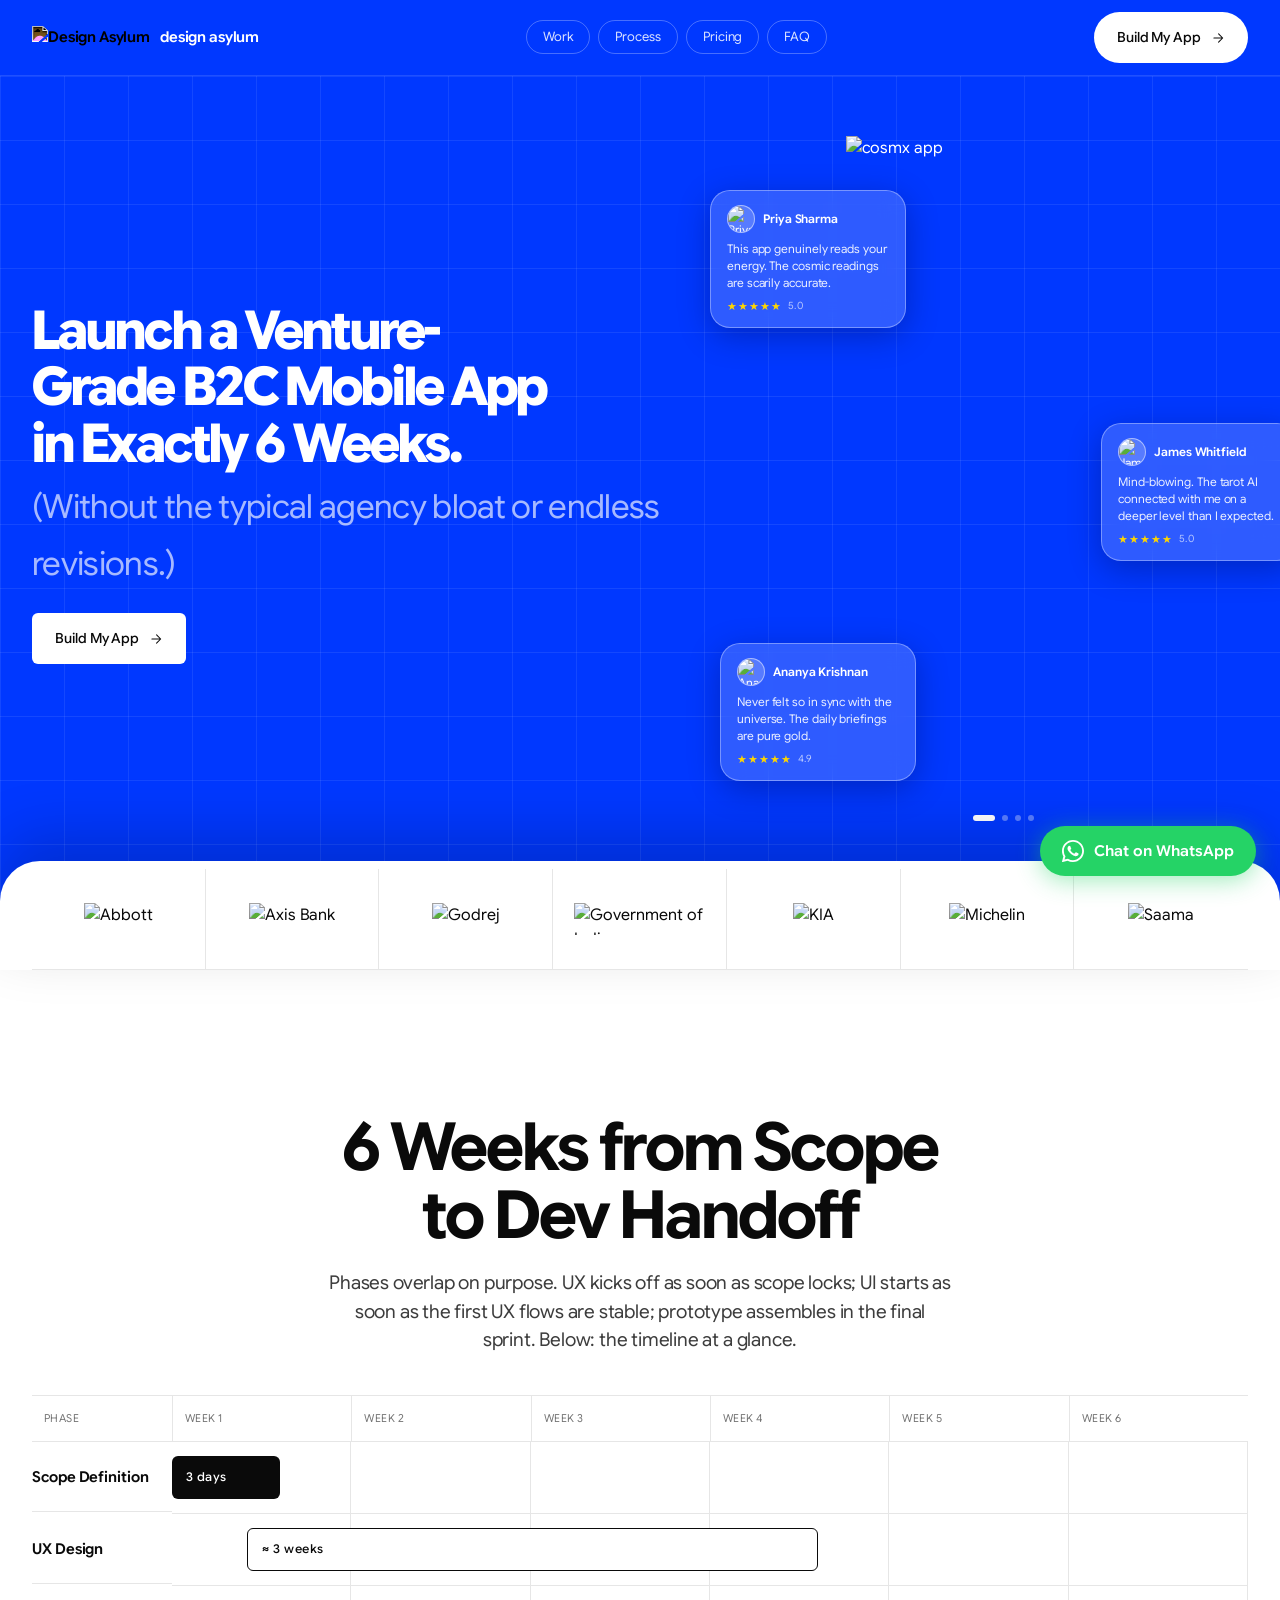
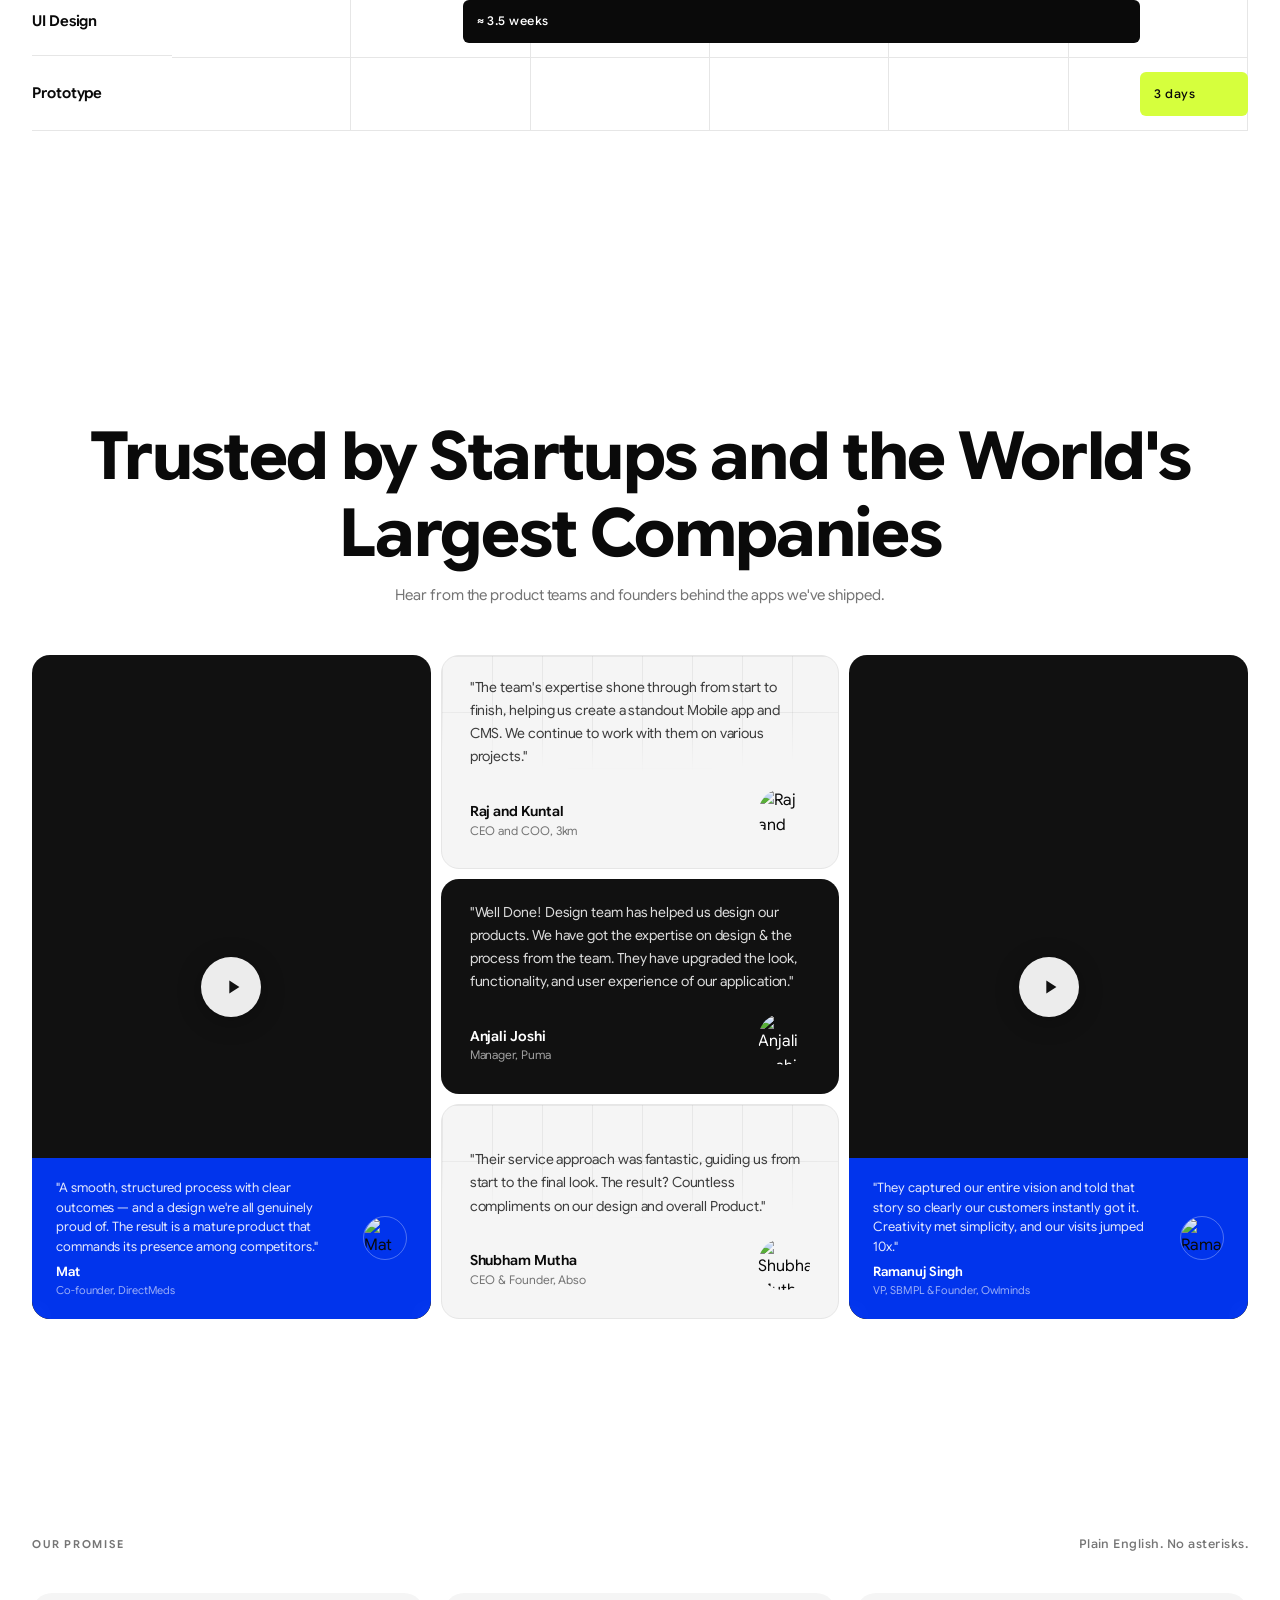
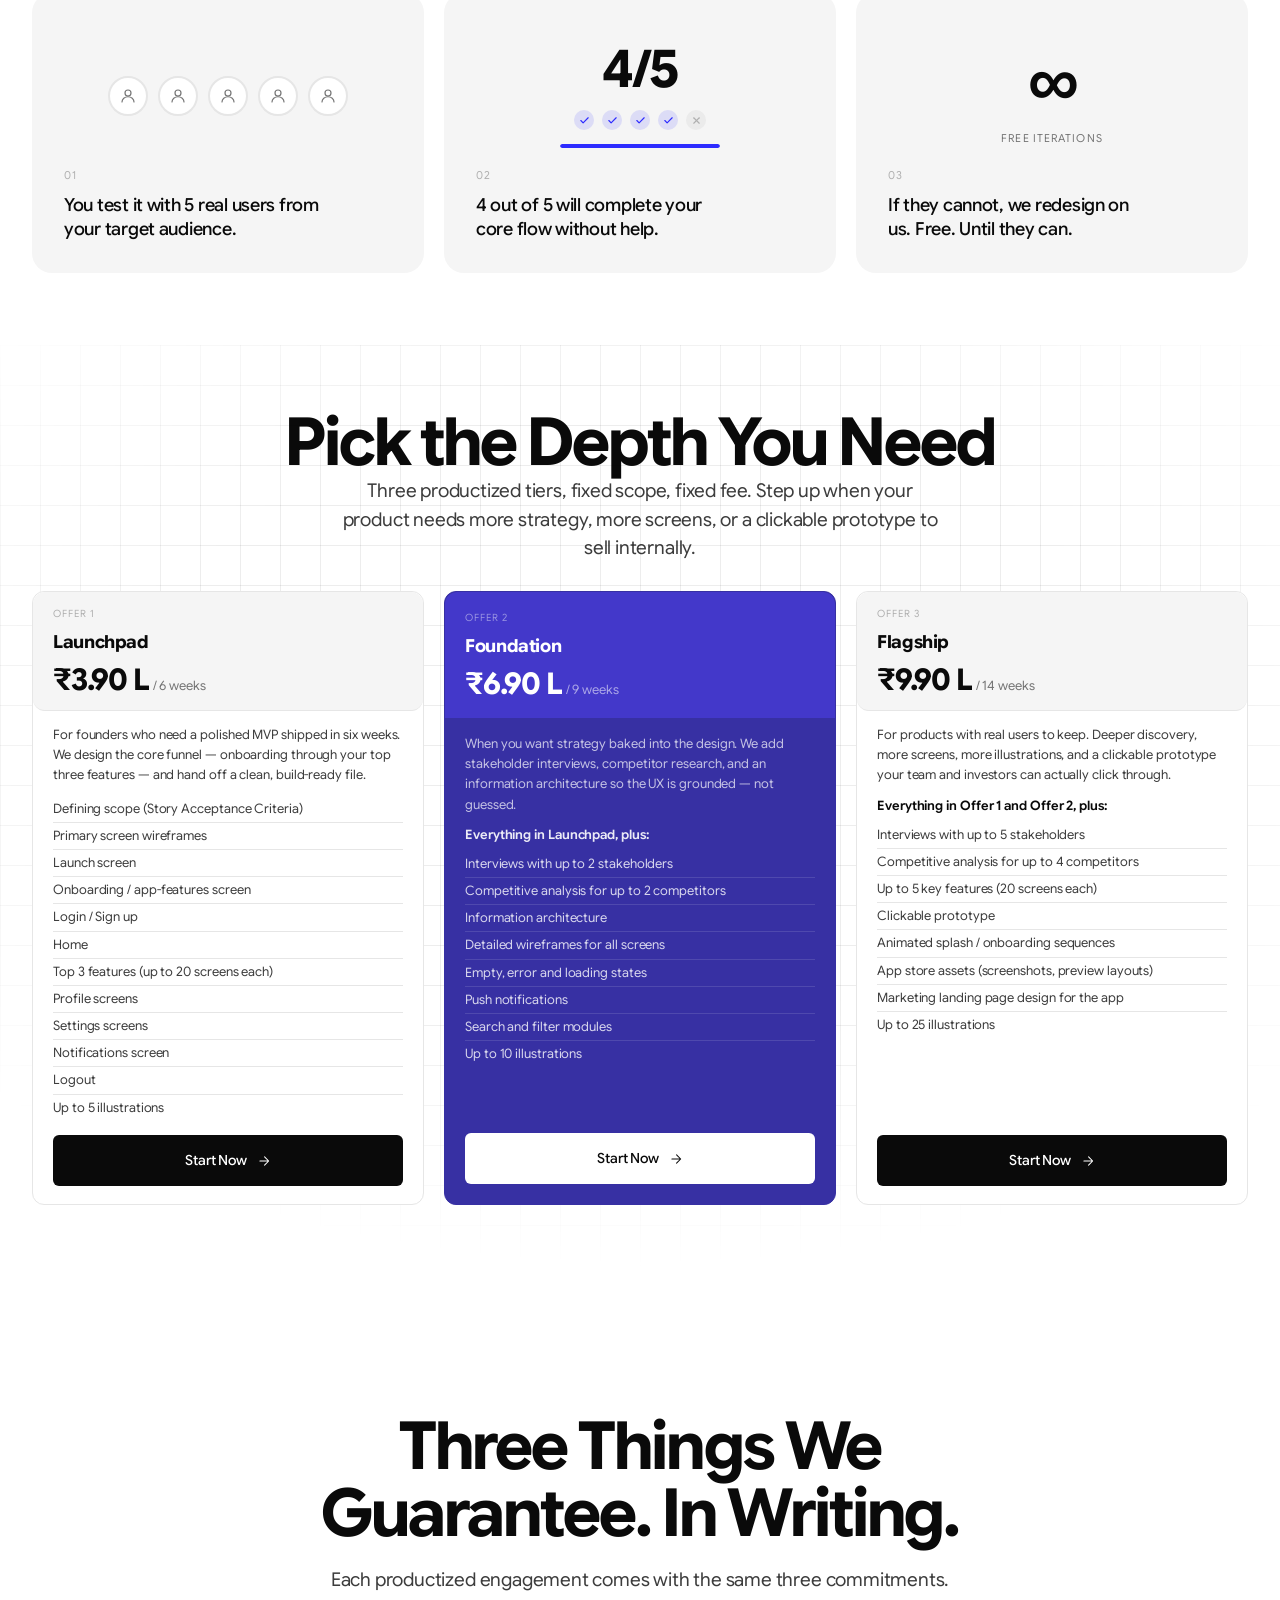
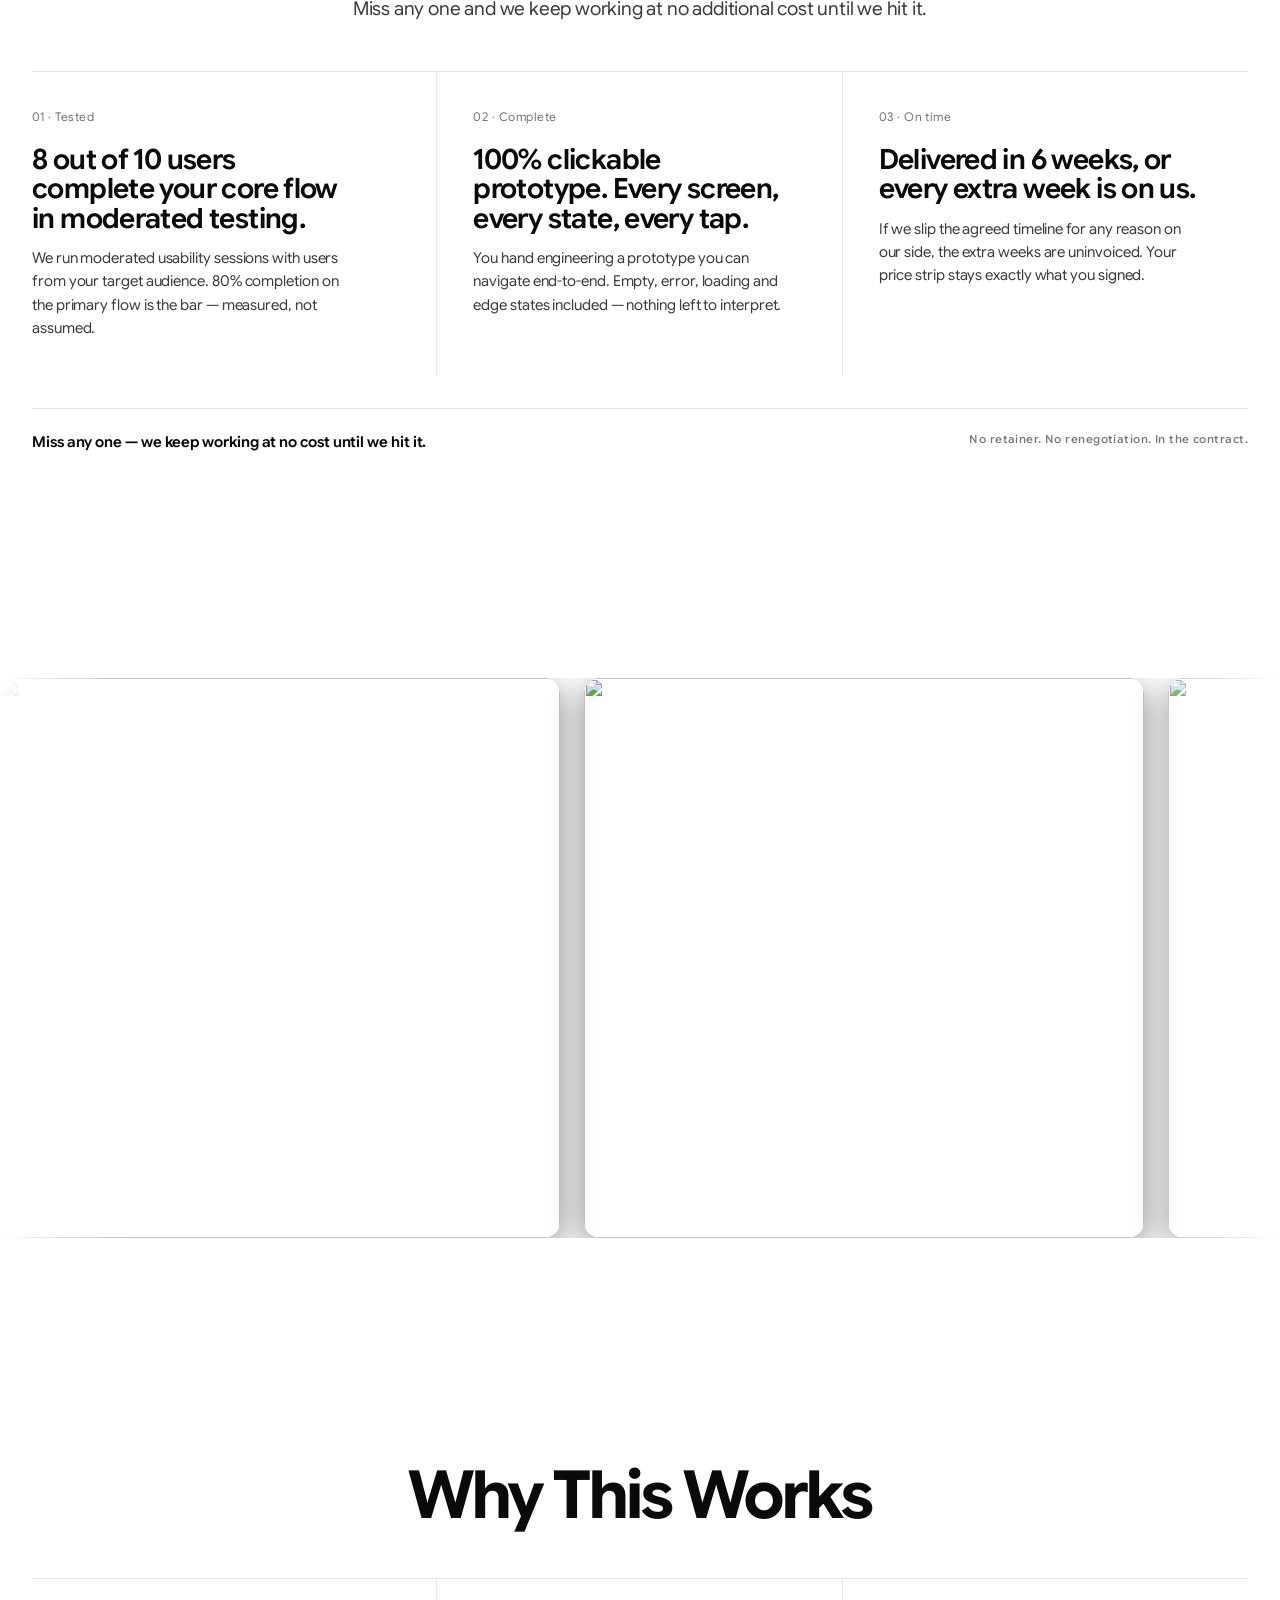
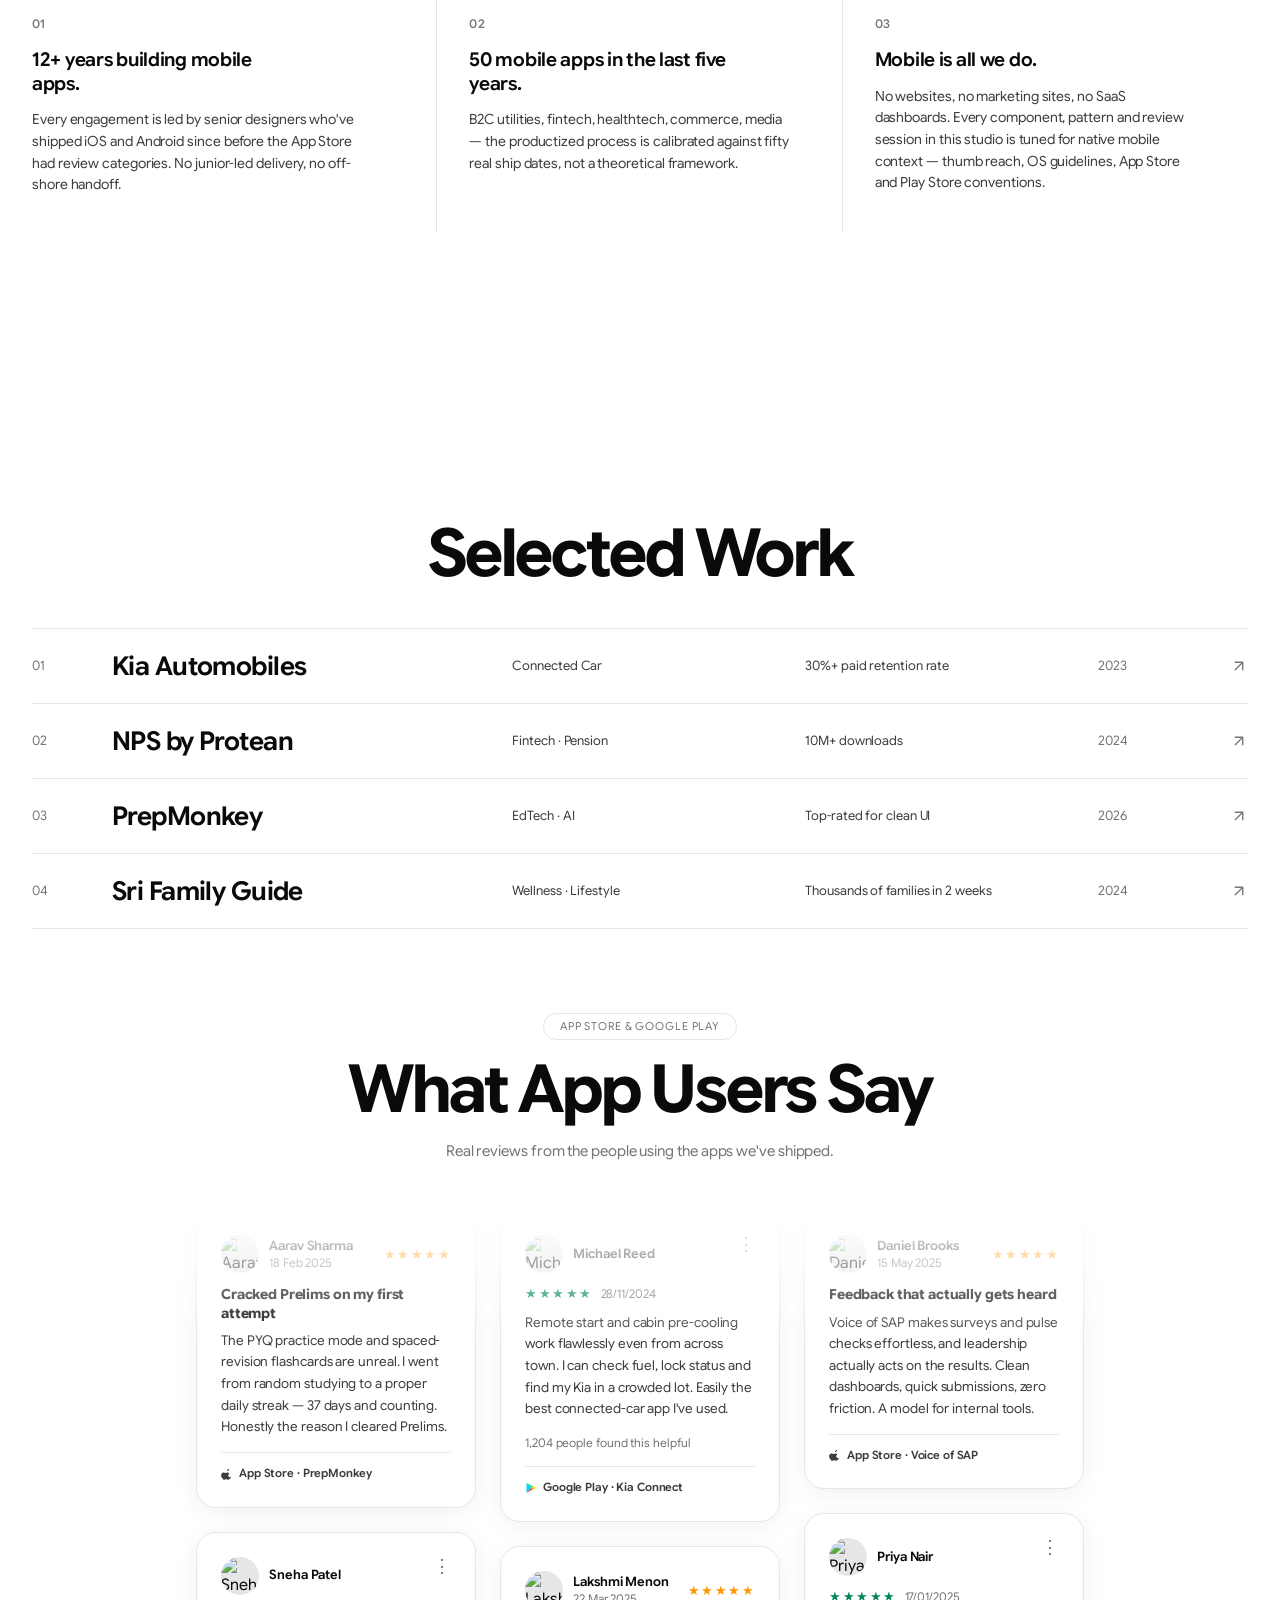
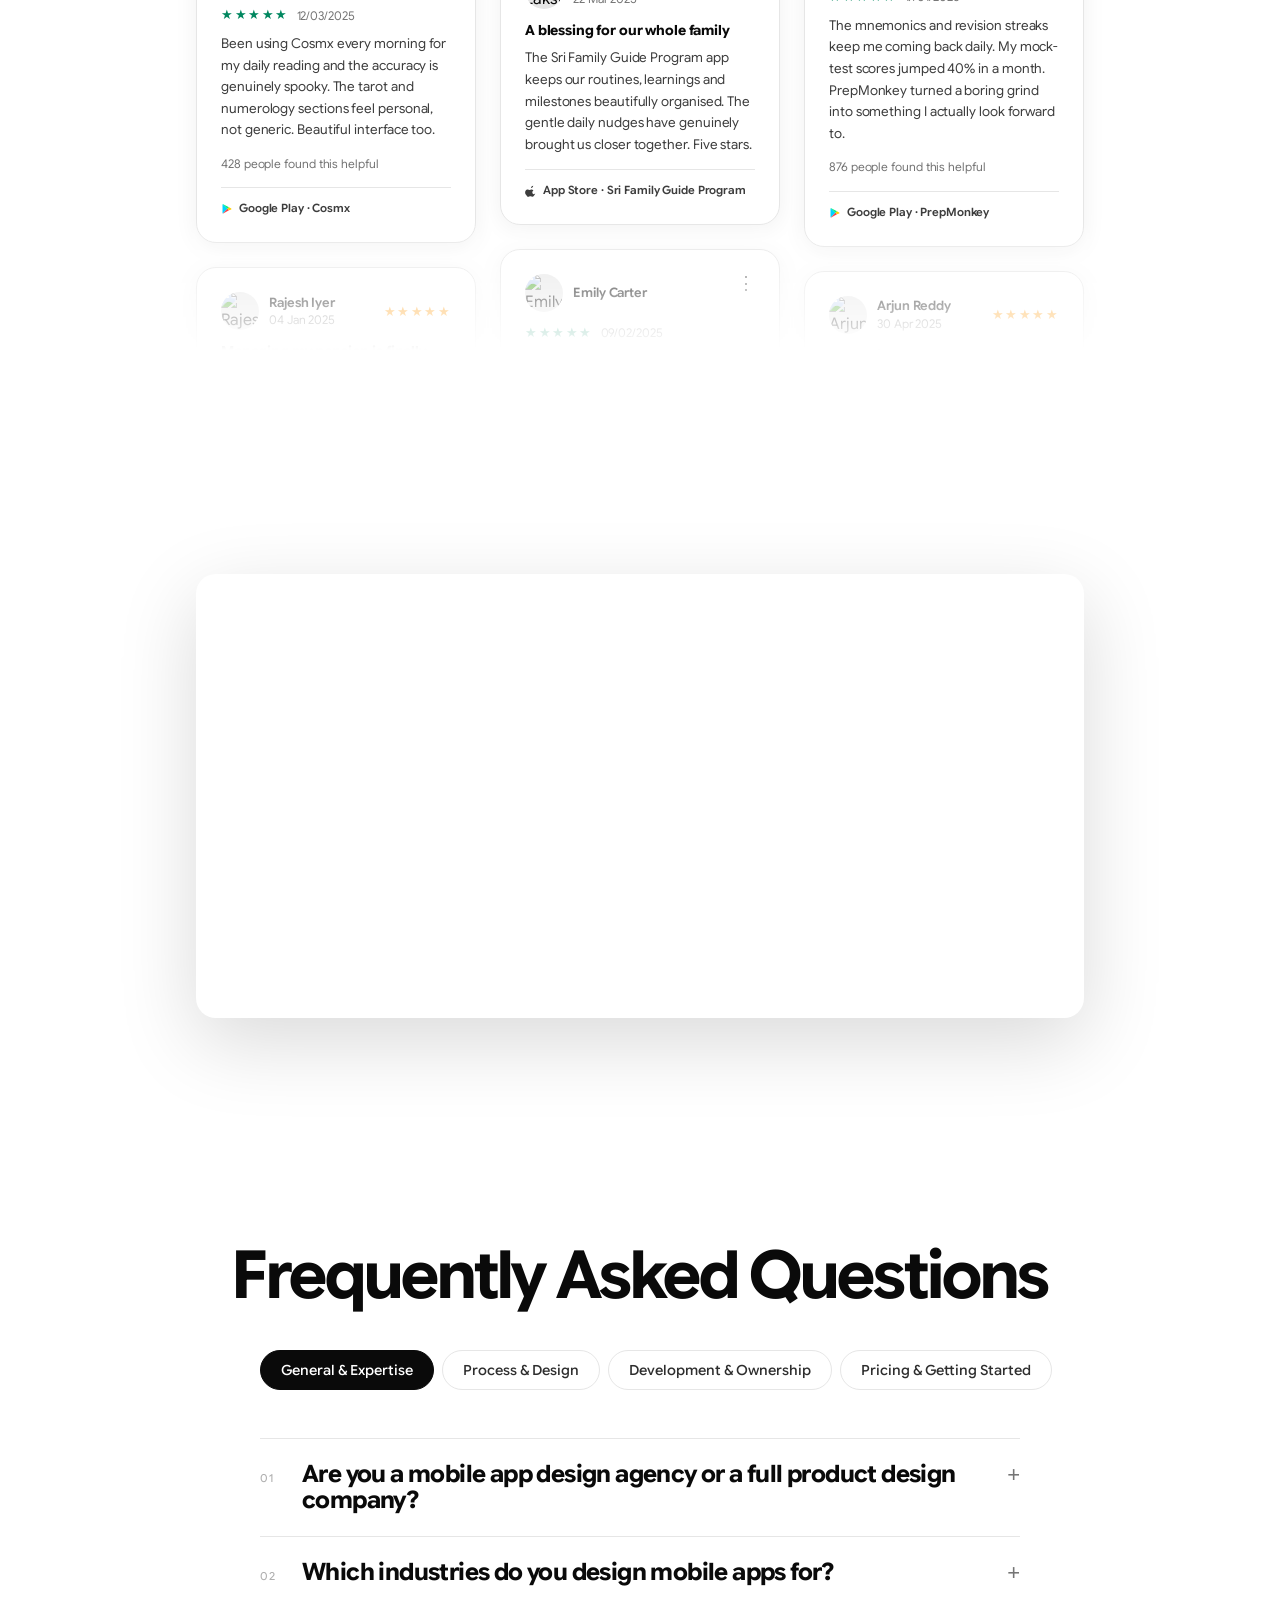
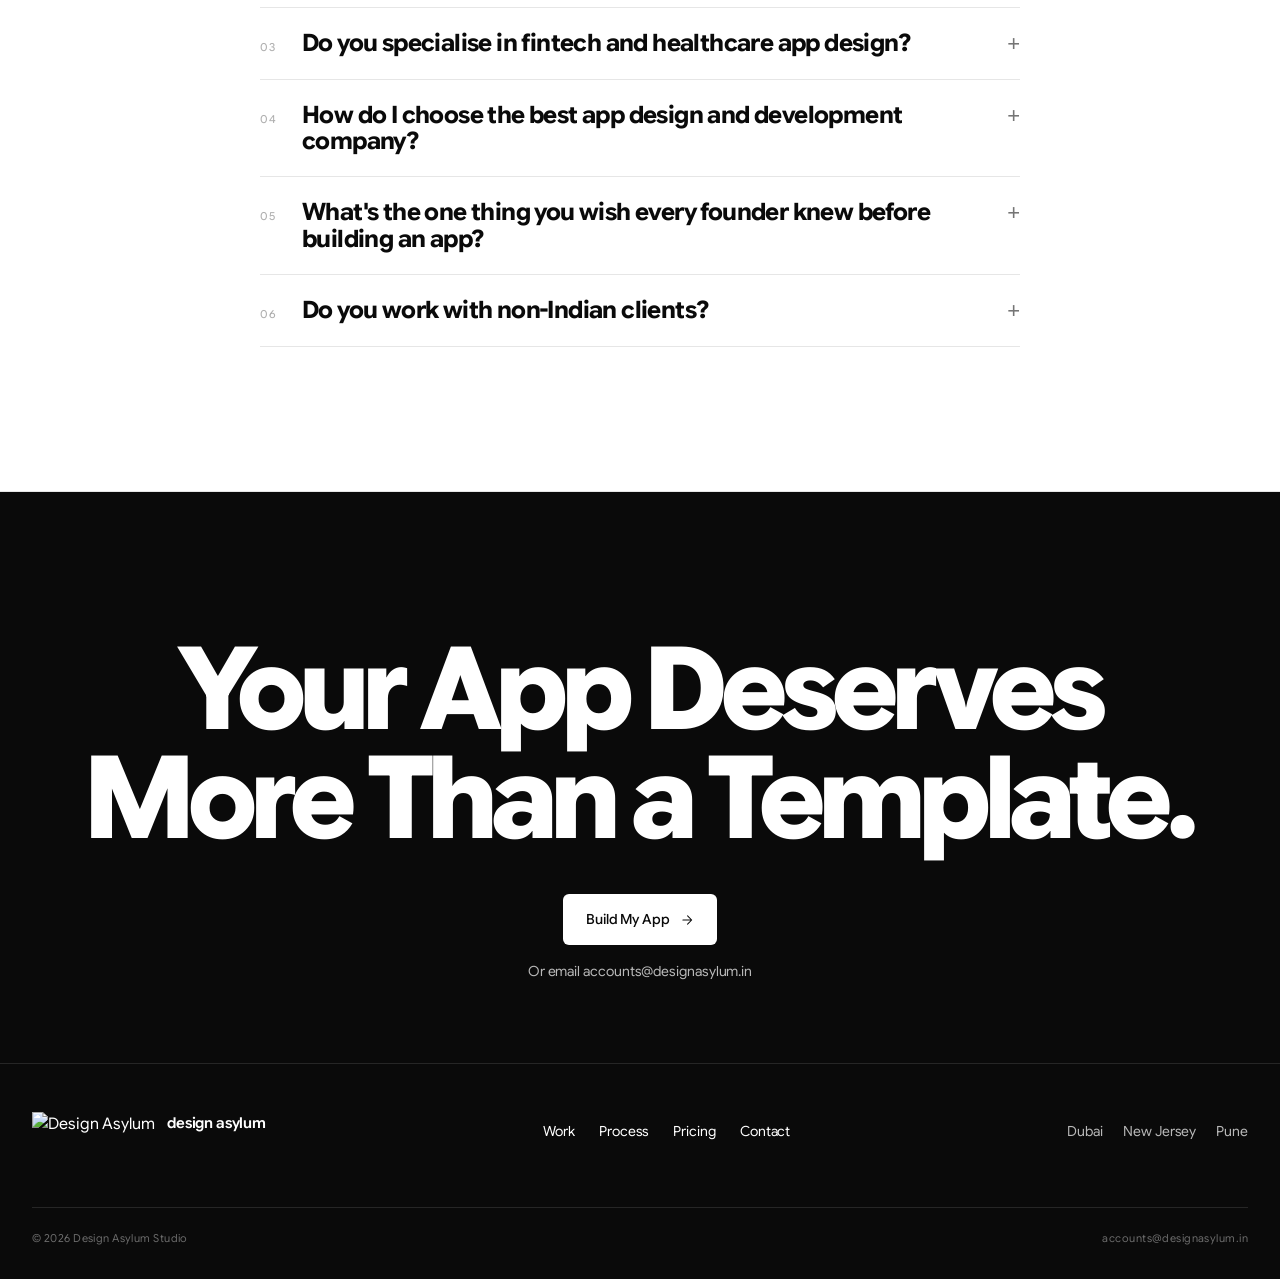
==== index.html @ d9a98ee1 "Add Google Ads conversion tag, Open Graph, Twitter Card, canonical, JSON-LD structured data" ====
<!doctype html>
<html lang="en">
<head>
<!-- Google Tag Manager -->
<script>(function(w,d,s,l,i){w[l]=w[l]||[];w[l].push({'gtm.start':
new Date().getTime(),event:'gtm.js'});var f=d.getElementsByTagName(s)[0],
j=d.createElement(s),dl=l!='dataLayer'?'&l='+l:'';j.async=true;j.src=
'https://www.googletagmanager.com/gtm.js?id='+i+dl;f.parentNode.insertBefore(j,f);
})(window,document,'script','dataLayer','GTM-WFDHT4CZ');</script>
<!-- End Google Tag Manager -->

<!-- Google Ads tag (AW-16764867914) -->
<script async src="https://www.googletagmanager.com/gtag/js?id=AW-16764867914"></script>
<script>
  window.dataLayer = window.dataLayer || [];
  function gtag(){dataLayer.push(arguments);}
  gtag('js', new Date());
  gtag('config', 'AW-16764867914');
</script>

<meta charset="utf-8" />
<meta name="viewport" content="width=device-width, initial-scale=1" />
<title>Mobile App Design Agency — 6 Weeks, Fixed Fee | Design Asylum</title>
<meta name="description" content="Venture-grade B2C mobile app design delivered in 6 weeks. Fixed scope, fixed fee, guaranteed on time. Trusted by Kia, Abbott, Godrej &amp; 50+ apps shipped since 2014." />
<meta name="robots" content="index, follow" />
<link rel="canonical" href="https://mobileapps.designasylum.in/" />

<!-- Open Graph / Facebook / Google Ads preview -->
<meta property="og:type"        content="website" />
<meta property="og:url"         content="https://mobileapps.designasylum.in/" />
<meta property="og:site_name"   content="Design Asylum" />
<meta property="og:title"       content="Mobile App Design Agency — 6 Weeks, Fixed Fee | Design Asylum" />
<meta property="og:description" content="Venture-grade B2C mobile app design delivered in 6 weeks. Fixed scope, fixed fee, guaranteed on time. Trusted by Kia, Abbott, Godrej &amp; 50+ apps shipped since 2014." />
<meta property="og:image"       content="https://mobileapps.designasylum.in/assets/images/og-image.jpg" />
<meta property="og:image:width"  content="1200" />
<meta property="og:image:height" content="630" />
<meta property="og:image:alt"    content="Design Asylum — Mobile App Design Studio" />
<meta property="og:locale"      content="en_IN" />

<!-- Twitter / X Card -->
<meta name="twitter:card"        content="summary_large_image" />
<meta name="twitter:title"       content="Mobile App Design Agency — 6 Weeks, Fixed Fee | Design Asylum" />
<meta name="twitter:description" content="Venture-grade B2C mobile app design in 6 weeks. Fixed scope, fixed fee. Trusted by Kia, Abbott, Godrej." />
<meta name="twitter:image"       content="https://mobileapps.designasylum.in/assets/images/og-image.jpg" />

<link rel="icon" href="assets/images/logo-da-mark-black.png" />
<link rel="apple-touch-icon" href="assets/images/apple-touch-icon.png" />
<link rel="preconnect" href="https://images.unsplash.com" />
<link rel="preload" as="font" href="project/ds/fonts/GoogleSansFlex-Variable.ttf" type="font/ttf" crossorigin />
<link rel="preload" as="image" href="assets/images/cosmx-banner.png" />

<style>
/* =========================================================================
   Design Asylum — Design System Tokens
   ========================================================================= */

@font-face {
  font-family: "Google Sans Flex";
  src: url("project/ds/fonts/GoogleSansFlex-Variable.ttf") format("truetype-variations");
  font-weight: 100 900;
  font-stretch: 25% 151%;
  font-style: normal;
  font-display: swap;
}

:root {
  --ink:           #0A0A0A;
  --ink-soft:      #1A1A1A;
  --ink-muted:     #2E2E2E;
  --paper:         #FFFFFF;
  --paper-soft:    #F5F5F5;
  --paper-mute:    #EBEBEB;
  --bone:          #FFFFFF;
  --hairline:      #E6E6E6;
  --hairline-ink:  #262626;

  --accent-electric: #2D2BFF;
  --accent-lime:     #D6FF3D;
  --accent-coral:    #FF5436;
  --accent-clay:     #C97B5C;

  --fg-1: var(--ink);
  --fg-2: #3D3D3D;
  --fg-3: #757575;
  --fg-4: #B0B0B0;
  --fg-on-ink: var(--paper);
  --fg-on-ink-2: #B8B8B8;
  --fg-on-ink-3: #6B6B6B;

  --bg-1: var(--paper);
  --bg-2: var(--paper-soft);
  --bg-3: var(--paper-mute);
  --bg-ink: var(--ink);
  --bg-ink-2: var(--ink-soft);

  --link: var(--ink);
  --link-hover: var(--accent-electric);

  --r-0: 0px;
  --r-1: 2px;
  --r-2: 6px;
  --r-3: 12px;
  --r-4: 20px;
  --r-5: 32px;
  --r-pill: 999px;

  --s-0: 0;
  --s-1: 4px;
  --s-2: 8px;
  --s-3: 12px;
  --s-4: 16px;
  --s-5: 24px;
  --s-6: 32px;
  --s-7: 48px;
  --s-8: 64px;
  --s-9: 96px;
  --s-10: 128px;
  --s-11: 192px;

  --shadow-0: none;
  --shadow-1: 0 1px 0 rgba(0, 0, 0, 0.05);
  --shadow-2: 0 6px 18px -8px rgba(0, 0, 0, 0.14);
  --shadow-3: 0 24px 48px -20px rgba(0, 0, 0, 0.22);
  --shadow-ink: 0 24px 60px -24px rgba(0, 0, 0, 0.6);

  --ease-out: cubic-bezier(0.2, 0.7, 0.2, 1);
  --ease-in-out: cubic-bezier(0.65, 0, 0.35, 1);
  --ease-quiet: cubic-bezier(0.4, 0.0, 0.2, 1);
  --dur-1: 120ms;
  --dur-2: 220ms;
  --dur-3: 380ms;
  --dur-4: 600ms;

  --font-display:    "Google Sans Flex", -apple-system, BlinkMacSystemFont, "Inter", sans-serif;
  --font-sans:       "Google Sans Flex", -apple-system, BlinkMacSystemFont, "Inter", sans-serif;
  --font-mono:       "Google Sans Flex", ui-monospace, "SF Mono", Menlo, monospace;
  --font-expressive: "Google Sans Flex", -apple-system, BlinkMacSystemFont, sans-serif;

  --t-display-xl: clamp(72px, 11vw, 184px);
  --t-display-l:  clamp(56px, 8vw, 128px);
  --t-display-m:  clamp(40px, 5.5vw, 88px);
  --t-h1: clamp(40px, 4.4vw, 64px);
  --t-h2: clamp(32px, 3.2vw, 44px);
  --t-h3: 28px;
  --t-h4: 22px;
  --t-h5: 18px;
  --t-body-l: 19px;
  --t-body: 16px;
  --t-body-s: 14px;
  --t-caption: 12px;
  --t-micro: 11px;

  --lh-display: 0.95;
  --lh-headline: 1.05;
  --lh-snug: 1.2;
  --lh-body: 1.55;
  --lh-loose: 1.7;

  --ls-display: -0.035em;
  --ls-headline: -0.022em;
  --ls-body: -0.005em;
  --ls-caps: 0.16em;
  --ls-mono: 0.0em;

  --w-prose: 68ch;
  --w-content: 1080px;
  --w-wide: 1280px;
  --w-bleed: 1440px;
}

/* ---- Base ---- */
*, *::before, *::after { box-sizing: border-box; }
html {
  -webkit-text-size-adjust: 100%;
  scroll-behavior: smooth;
  overflow-x: hidden;
}
body {
  margin: 0;
  padding: 0;
  font-family: var(--font-sans);
  font-size: var(--t-body);
  line-height: var(--lh-body);
  letter-spacing: var(--ls-body);
  color: var(--fg-1);
  background: var(--paper);
  -webkit-font-smoothing: antialiased;
  -moz-osx-font-smoothing: grayscale;
  text-rendering: optimizeLegibility;
  font-variation-settings: "opsz" 24, "wdth" 100, "GRAD" 0;
  overflow-x: hidden;
}
img { display: block; max-width: 100%; }
p { margin: 0; }
h1, h2, h3, h4, h5, h6 { margin: 0; }
blockquote { margin: 0; padding: 0; }
ul { margin: 0; padding: 0; }
button { cursor: pointer; }

a {
  color: var(--link);
  text-decoration: none;
  text-underline-offset: 3px;
  text-decoration-thickness: 1px;
  border-bottom: 1px solid currentColor;
  transition: color var(--dur-1) var(--ease-quiet),
              border-color var(--dur-1) var(--ease-quiet);
}
a:hover { color: var(--link-hover); border-bottom-color: var(--link-hover); }

::selection { background: var(--accent-lime); color: var(--ink); }

/* =========================================================================
   Landing Page — Composition Styles
   ========================================================================= */

/* ---- Layout ---- */
.wrap {
  width: 100%;
  max-width: var(--w-wide);
  margin: 0 auto;
  padding-inline: 32px;
}
@media (max-width: 720px) {
  .wrap { padding-inline: 20px; }
}

.section { padding-block: 144px; position: relative; }
.section--tight { padding-block: 72px; }
.section--ink {
  background: var(--ink);
  color: var(--paper);
}
.section--ink :is(.eyebrow, .eyebrow .idx) { color: var(--fg-on-ink-3); }
.section--ink h1, .section--ink h2, .section--ink h3,
.section--ink .display { color: var(--paper); }

hr.rule { border: 0; border-top: 1px solid var(--hairline); margin: 0; }
hr.rule--ink { border-top-color: var(--hairline-ink); }

/* ---- Eyebrow ---- */
.eyebrow {
  display: flex; gap: 16px; align-items: baseline;
  font-family: var(--font-sans);
  font-size: 11px;
  letter-spacing: var(--ls-caps);
  text-transform: uppercase;
  font-weight: 600;
  color: var(--fg-3);
}
.eyebrow .idx {
  font-family: var(--font-mono);
  font-variation-settings: "wght" 500;
  letter-spacing: 0.04em;
  color: var(--fg-2);
}
.section--ink .eyebrow .idx { color: var(--fg-on-ink-2); }

/* ---- Type helpers ---- */
.display-xl {
  font-family: var(--font-display);
  font-size: clamp(32px, 4.2vw, 62px);
  line-height: 1.05;
  letter-spacing: -0.035em;
  font-weight: 800;
  font-variation-settings: "wght" 720, "wdth" 98, "opsz" 120, "GRAD" 0;
  margin: 0;
  text-wrap: balance;
}
.display-l {
  font-family: var(--font-display);
  font-size: clamp(40px, 5.2vw, 88px);
  line-height: 1.02;
  letter-spacing: -0.03em;
  font-weight: 700;
  font-variation-settings: "wght" 660, "wdth" 100, "opsz" 72, "GRAD" 0;
  margin: 0;
  text-wrap: balance;
}
.display-m {
  font-family: var(--font-display);
  font-size: clamp(28px, 3.2vw, 44px);
  line-height: 1.08;
  letter-spacing: -0.022em;
  font-weight: 600;
  font-variation-settings: "wght" 600, "wdth" 100, "opsz" 36, "GRAD" 0;
  margin: 0;
  text-wrap: balance;
}

.display-xl em, .display-l em, .display-m em {
  font-style: normal;
  font-family: var(--font-sans);
  font-weight: 400;
  font-variation-settings: normal;
  letter-spacing: -0.02em;
  text-transform: none;
  font-size: 0.62em;
  color: var(--fg-2);
}
.section--ink .display-xl em,
.section--ink .display-l em,
.section--ink .display-m em { color: var(--fg-on-ink-2); }

.lede {
  font-family: var(--font-sans);
  font-size: 19px;
  line-height: 1.5;
  letter-spacing: -0.01em;
  color: var(--fg-2);
  max-width: 52ch;
  text-wrap: pretty;
}
.section--ink .lede { color: var(--fg-on-ink-2); }

.mono {
  font-family: var(--font-mono);
  font-variation-settings: "wght" 500;
  letter-spacing: 0.04em;
}

/* Lime highlight — DA signature */
.hl {
  background-image: linear-gradient(transparent 62%, var(--accent-lime) 62%, var(--accent-lime) 92%, transparent 92%);
  background-repeat: no-repeat;
  padding-inline: 0.04em;
}

/* ---- Buttons ---- */
.btn {
  display: inline-flex; align-items: center; gap: 10px;
  padding: 14px 22px;
  border-radius: var(--r-2);
  font-family: var(--font-sans);
  font-size: 14px;
  font-weight: 500;
  letter-spacing: -0.005em;
  border: 1px solid transparent;
  cursor: pointer;
  text-decoration: none;
  border-bottom: 0;
  user-select: none;
  transition: background var(--dur-2) var(--ease-quiet),
              color var(--dur-2) var(--ease-quiet),
              border-color var(--dur-2) var(--ease-quiet),
              filter var(--dur-1) var(--ease-quiet);
}
.btn:hover { border-bottom: 0; }
.btn--primary { background: var(--ink); color: var(--paper); }
.btn--primary:hover { background: var(--paper); color: var(--ink); border-color: var(--ink); }
.btn--primary:active { filter: brightness(0.96); }

.btn--secondary { background: transparent; color: var(--ink); border-color: var(--hairline); }
.btn--secondary:hover { background: var(--ink); color: var(--paper); border-color: var(--ink); }

.btn--lime { background: var(--accent-lime); color: var(--ink); border-color: var(--accent-lime); font-weight: 600; }
.btn--lime:hover { filter: brightness(0.95); }

.btn--on-ink { background: var(--paper); color: var(--ink); }
.btn--on-ink:hover { background: transparent; color: var(--paper); border-color: var(--paper); }

.btn--on-ink-ghost { background: transparent; color: var(--paper); border-color: var(--hairline-ink); }
.btn--on-ink-ghost:hover { background: var(--paper); color: var(--ink); border-color: var(--paper); }

.btn .ico { width: 14px; height: 14px; stroke-width: 1.8; }
.btn--lime .ico { width: 16px; height: 16px; }

/* ---- Nav ---- */
.nav {
  position: sticky; top: 0; z-index: 50;
  background: #0038FF;
  border-bottom: 1px solid rgba(255,255,255,0.12);
}
.nav__inner {
  display: flex; align-items: center; justify-content: space-between;
  gap: 24px;
  padding-block: 12px;
}
.nav__brand {
  display: flex; align-items: center; gap: 10px;
  font-family: var(--font-sans);
  font-weight: 600; font-size: 15px;
  letter-spacing: -0.01em;
  color: white;
  text-decoration: none;
  border: 0;
}
.nav__brand:hover { color: white; border: 0; }
.nav__brand img { height: 22px; width: auto; filter: invert(1) brightness(2); }
.nav__links { display: flex; gap: 8px; font-size: 13px; }
.nav__links a {
  color: rgba(255,255,255,0.85);
  border: 1px solid rgba(255,255,255,0.28);
  border-radius: var(--r-pill);
  padding: 6px 16px;
  transition: background var(--dur-2), color var(--dur-2), border-color var(--dur-2);
}
.nav__links a:hover {
  color: white;
  background: rgba(255,255,255,0.15);
  border-color: rgba(255,255,255,0.5);
  border-bottom-color: rgba(255,255,255,0.5);
}
.nav .btn--on-ink {
  border-radius: var(--r-pill);
}
@media (max-width: 720px) { .nav__links { display: none; } }

/* ---- Hero ---- */
.hero {
  background: #0038FF;
  background-image:
    linear-gradient(to right,  rgba(255,255,255,0.08) 1px, transparent 1px),
    linear-gradient(to bottom, rgba(255,255,255,0.08) 1px, transparent 1px);
  background-size: 4rem 4rem;
  padding-block: 60px 80px;
  color: white;
}
@media (max-width: 900px) { .hero { padding-block: 40px 60px; } }
.hero__grid {
  display: grid;
  grid-template-columns: 1fr;
  gap: 36px;
  align-items: end;
}
@media (min-width: 1024px) {
  .hero__grid {
    grid-template-columns: 7fr 5fr;
    gap: 40px;
    align-items: center;
  }
}
.hero__title { margin-top: 10px; color: white; }
.hero .display-xl em { color: rgba(255,255,255,0.65); }
.hero__sub { margin-top: 20px; }
.hero__ctas { display: flex; gap: 14px; margin-top: 28px; flex-wrap: wrap; }
@media (max-width: 1023px) {
  .hero__copy { text-align: center; }
  .hero__ctas { justify-content: center; }
}

/* ---- Banner carousel stage ---- */
.stage { display: flex; justify-content: center; position: relative; }
.stage__cards { position: relative; display: inline-block; }

.banner-carousel {
  position: relative;
  width: 315px;
  aspect-ratio: 9 / 19;
  flex-shrink: 0;
  background: transparent;
}
.banner-img {
  position: absolute;
  inset: 0;
  width: 100%;
  height: 100%;
  object-fit: contain;
  object-position: center top;
  clip-path: inset(0 100% 0 0);
  will-change: clip-path;
  z-index: 1;
}

/* Carousel indicator dots */
.carousel-dots {
  display: flex;
  justify-content: center;
  gap: 7px;
  margin-top: 14px;
}
.carousel-dots .dot {
  height: 6px;
  width: 6px;
  border-radius: 3px;
  background: rgba(255,255,255,0.35);
  transition: width 0.35s ease, background 0.35s ease;
  cursor: pointer;
  flex-shrink: 0;
}
.carousel-dots .dot.active {
  width: 22px;
  background: white;
}

/* ---- Floating glass cards ---- */
.glass-card {
  background: rgba(255,255,255,0.18);
  backdrop-filter: blur(12px);
  -webkit-backdrop-filter: blur(12px);
  border: 1px solid rgba(255,255,255,0.35);
  border-radius: 20px;
  padding: 14px 16px;
  width: 196px;
  font-family: var(--font-sans);
  font-size: 12px;
  line-height: 1.4;
  box-shadow: 0 8px 32px rgba(0,0,56,0.3);
  z-index: 10;
  transition: opacity 0.35s ease;
}
.glass-card .comment__head { display: flex; align-items: center; gap: 8px; }
.glass-card .comment__avatar {
  width: 28px; height: 28px;
  border-radius: 999px;
  object-fit: cover;
  border: 1.5px solid rgba(255,255,255,0.5);
  flex-shrink: 0;
  background: rgba(255,255,255,0.2);
  display: block;
}
.glass-card .comment__name { font-weight: 600; color: white; font-size: 12px; }
.glass-card .comment__body { margin-top: 8px; color: rgba(255,255,255,0.9); }
.glass-card .comment__foot {
  margin-top: 8px;
  display: flex; align-items: center; gap: 6px;
}
.glass-card .stars {
  color: #FFD600;
  font-size: 11px;
  letter-spacing: 1px;
  line-height: 1;
}
.glass-card .rating-num {
  font-family: var(--font-mono);
  color: rgba(255,255,255,0.65);
  font-size: 10px;
  letter-spacing: 0.04em;
}
@keyframes float-1 {
  0%, 100% { transform: rotate(-8deg) translateY(0px); }
  50%       { transform: rotate(-8deg) translateY(-10px); }
}
@keyframes float-2 {
  0%, 100% { transform: rotate(5deg) translateY(0px); }
  50%       { transform: rotate(5deg) translateY(-8px); }
}
@keyframes float-3 {
  0%, 100% { transform: rotate(-4deg) translateY(0px); }
  50%       { transform: rotate(-4deg) translateY(-12px); }
}
.glass-card { will-change: transform; }
.glass-card.c1 { animation: float-1 8s ease-in-out infinite; }
.glass-card.c2 { animation: float-2 10s ease-in-out infinite; animation-delay: -2.5s; }
.glass-card.c3 { animation: float-3 7s ease-in-out infinite; animation-delay: -1.5s; }
/* Desktop: cards overhang into adjacent column */
@media (min-width: 1024px) {
  .stage__cards .glass-card { position: absolute; }
  .stage__cards .c1 { top:  8%;  right: calc(100% - 60px); }
  .stage__cards .c2 { top: 42%;  left:  calc(100% - 60px); }
  .stage__cards .c3 { top: 74%;  right: calc(100% - 70px); }
}
/* Mobile */
@media (max-width: 1023.9px) {
  .banner-carousel { width: 240px; }
  .stage__cards .glass-card { position: absolute; width: 152px; font-size: 11px; padding: 10px 12px; border-radius: 14px; }
  .stage__cards .c1 { top:  8%;  left: -48px; right: auto; }
  .stage__cards .c2 { top: 42%;  right: -48px; left: auto; }
  .stage__cards .c3 { top: 74%;  left: -38px; right: auto; }
}

/* ---- Second fold (white rounded top) ---- */
.trust-fold {
  background: var(--paper);
  border-radius: 2.5rem 2.5rem 0 0;
  box-shadow: 0 -24px 60px rgba(0,0,0,0.18);
  margin-top: -2.5rem;
  padding-top: 8px;
  position: relative;
  z-index: 1;
}
.trust-fold .trust { border-top: none; }

/* ---- Trust strip ---- */
.trust {
  display: grid;
  grid-template-columns: repeat(7, 1fr);
  border-top: 1px solid var(--hairline);
  border-bottom: 1px solid var(--hairline);
}
@media (max-width: 900px) { .trust { grid-template-columns: repeat(2, 1fr); } }
.trust__cell {
  padding: 28px 16px;
  border-right: 1px solid var(--hairline);
  display: flex; align-items: center; justify-content: center;
  min-height: 100px;
}
.trust__cell:last-child { border-right: 0; }
.trust__logo {
  height: 32px;
  width: auto;
  max-width: 130px;
  display: block;
}
@media (max-width: 900px) {
  .trust__cell { border-right: 1px solid var(--hairline); border-bottom: 1px solid var(--hairline); }
  .trust__cell:nth-child(2n) { border-right: 0; }
  .trust__cell:nth-last-child(-n+2) { border-bottom: 0; }
}



/* ---- Process Gantt ---- */
.gantt {
  margin-top: 56px;
  display: grid;
  grid-template-columns: 140px repeat(30, 1fr);
  align-items: center;
  border-top: 1px solid var(--hairline);
  border-bottom: 1px solid var(--hairline);
}
@media (max-width: 720px) {
  .gantt { grid-template-columns: 96px repeat(30, 1fr); }
}
.gantt__head { display: contents; }
.gantt__head .lbl {
  grid-column: 1;
  padding: 14px 12px;
  font-family: var(--font-mono);
  font-size: 11px;
  color: var(--fg-3);
  letter-spacing: 0.04em;
  text-transform: uppercase;
  border-bottom: 1px solid var(--hairline);
}
.gantt__head .wk {
  grid-column: span 5;
  padding: 14px 12px;
  border-left: 1px solid var(--hairline);
  border-bottom: 1px solid var(--hairline);
  font-family: var(--font-mono);
  font-size: 11px;
  color: var(--fg-3);
  letter-spacing: 0.04em;
  text-transform: uppercase;
}
.gantt__row { display: contents; }
.gantt__row .lbl {
  grid-column: 1;
  padding: 22px 16px 22px 0;
  font-family: var(--font-sans);
  font-weight: 600; font-size: 15px;
  color: var(--ink);
  border-bottom: 1px solid var(--hairline);
}
.gantt__row:last-of-type .lbl,
.gantt__row:last-of-type .track { border-bottom: 0; }
.gantt__row .track {
  grid-column: 2 / -1;
  position: relative;
  height: 72px;
  border-bottom: 1px solid var(--hairline);
  background:
    repeating-linear-gradient(
      to right,
      transparent 0,
      transparent calc((100% / 6) - 1px),
      var(--hairline) calc((100% / 6) - 1px),
      var(--hairline) calc(100% / 6)
    );
}
.gantt__bar {
  position: absolute;
  top: 14px; bottom: 14px;
  background: var(--ink);
  color: var(--paper);
  border-radius: var(--r-2);
  display: flex; align-items: center;
  padding: 0 14px;
  font-family: var(--font-mono);
  font-size: 12px;
  letter-spacing: 0.04em;
  font-variation-settings: "wght" 500;
  white-space: nowrap;
}
.gantt__bar.alt { background: var(--paper); color: var(--ink); border: 1px solid var(--ink); }
.gantt__bar.lime { background: var(--accent-lime); color: var(--ink); }

/* ---- Gantt — mobile redesign (≤640px) ---- */
@media (max-width: 640px) {
  /* Switch gantt from CSS grid to plain block */
  .gantt {
    display: block;
    margin-top: 32px;
    border-top: none;
    border-bottom: none;
  }

  /* Week axis: flex row, hidden label, 6 equal columns */
  .gantt__head {
    display: flex;
    align-items: center;
    padding-bottom: 8px;
    margin-bottom: 2px;
    border-bottom: 1px solid var(--hairline);
  }
  .gantt__head .lbl { display: none; }
  .gantt__head .wk {
    flex: 1;
    text-align: center;
    font-family: var(--font-mono);
    font-size: 9px;
    letter-spacing: 0.05em;
    text-transform: uppercase;
    color: var(--fg-4);
    border: none;
    padding: 0;
    grid-column: unset;
  }

  /* Each phase row: label on top, full-width bar below */
  .gantt__row {
    display: block;
    padding: 14px 0 10px;
    border-bottom: 1px solid var(--hairline);
  }
  .gantt__row:last-of-type { border-bottom: none; }

  .gantt__row .lbl {
    grid-column: unset;
    padding: 0 0 10px;
    border-bottom: none;
    font-size: 13px;
    font-weight: 600;
    color: var(--ink);
  }

  /* Track spans full width; bar percentages remain correct */
  .gantt__row .track {
    grid-column: unset;
    width: 100%;
    height: 40px;
    position: relative;
    border-bottom: none;
    background:
      repeating-linear-gradient(
        to right,
        transparent 0,
        transparent calc((100% / 6) - 1px),
        var(--hairline) calc((100% / 6) - 1px),
        var(--hairline) calc(100% / 6)
      );
  }

  .gantt__bar {
    top: 8px;
    bottom: 8px;
    font-size: 11px;
    padding: 0 10px;
  }
}

/* ---- Pricing ---- */
.pricing-v2 { position: relative; background: var(--paper); overflow: hidden; padding-block: 64px; }
.pricing-v2::before {
  content: "";
  position: absolute; inset: 0;
  background-image:
    linear-gradient(to right, rgba(0,0,0,0.07) 1px, transparent 1px),
    linear-gradient(to bottom, rgba(0,0,0,0.07) 1px, transparent 1px);
  background-size: 40px 40px;
  -webkit-mask-image: radial-gradient(ellipse 70% 60% at 50% 40%, #000 55%, transparent 100%);
  mask-image: radial-gradient(ellipse 70% 60% at 50% 40%, #000 55%, transparent 100%);
  pointer-events: none;
}
.pricing-v2__header { text-align: center; margin-bottom: 28px; }

/* Vertical cut reveal */
.rv-title {
  display: flex; flex-wrap: wrap; justify-content: center;
  gap: 0 0.28em; margin: 0 0 16px;
}
.rv-word { display: inline-block; overflow: hidden; line-height: 1.15; }
.rv-inner {
  display: inline-block;
  transform: translateY(110%);
  transition: transform 0.65s cubic-bezier(0.16, 1, 0.3, 1);
}
.rv-title.rv-revealed .rv-inner { transform: translateY(0); }
.rv-word:nth-child(1) .rv-inner { transition-delay: 0s; }
.rv-word:nth-child(2) .rv-inner { transition-delay: 0.1s; }
.rv-word:nth-child(3) .rv-inner { transition-delay: 0.2s; }
.rv-word:nth-child(4) .rv-inner { transition-delay: 0.3s; }
.rv-word:nth-child(5) .rv-inner { transition-delay: 0.4s; }

/* Timeline blur-fade reveal */
.tl-reveal {
  opacity: 0;
  filter: blur(8px);
  transform: translateY(-16px);
  transition: opacity 0.6s ease, filter 0.6s ease, transform 0.6s ease;
  will-change: opacity, transform, filter;
}
.tl-reveal.tl-in { opacity: 1; filter: blur(0); transform: translateY(0); }
.tl-reveal[data-tl="0"] { transition-delay: 0s; }
.tl-reveal[data-tl="1"] { transition-delay: 0.35s; }
.tl-reveal[data-tl="2"] { transition-delay: 0.55s; }
.tl-reveal[data-tl="3"] { transition-delay: 0.75s; }

/* On mobile, skip the blur — it's GPU-expensive and causes visual artifacts */
@media (max-width: 900px) {
  .tl-reveal {
    filter: none;
    transform: translateY(-12px);
    transition: opacity 0.5s ease, transform 0.5s ease;
  }
  .tl-reveal.tl-in { filter: none; }
}

/* Cards grid */
.pcards {
  display: grid;
  grid-template-columns: repeat(3, 1fr);
  gap: 20px;
  align-items: stretch;
}
@media (max-width: 900px) { .pcards { grid-template-columns: 1fr; align-items: stretch; } }

/* Base card (Launchpad & Flagship) */
.pcard {
  background: var(--paper);
  border: 1px solid var(--hairline);
  border-radius: var(--r-3);
  overflow: hidden;
  display: flex; flex-direction: column;
  transition: box-shadow 0.2s ease, scale 0.2s ease;
  scale: 1;
}
.pcard:hover { scale: 0.99; box-shadow: 0 8px 32px rgba(10,10,10,0.1); }
.pcard:active { scale: 0.97; }
.pcard__hd {
  background: var(--paper-soft);
  border-bottom: 1px solid var(--hairline);
  border-radius: var(--r-3);
  padding: 14px 20px;
}
.pcard__eyebrow {
  font-family: var(--font-mono);
  font-size: 10px;
  letter-spacing: 0.1em;
  text-transform: uppercase;
  color: var(--fg-4);
  margin-bottom: 8px;
}
.pcard__name {
  font-family: var(--font-display);
  font-size: 18px;
  font-weight: 700;
  letter-spacing: -0.02em;
  color: var(--ink);
  margin-bottom: 8px;
}
.pcard__price-row { display: flex; align-items: baseline; gap: 4px; }
.pcard__amt {
  font-family: var(--font-display);
  font-size: 30px; font-weight: 700;
  letter-spacing: -0.04em; line-height: 1;
  color: var(--ink);
}
.pcard__period { font-size: 13px; color: var(--fg-3); }
.pcard__bd { padding: 14px 20px 18px; flex: 1; display: flex; flex-direction: column; }
.pcard__pitch { font-size: 13px; line-height: 1.55; color: var(--fg-2); margin: 0 0 10px; }
.pcard__plus {
  font-weight: 600; font-size: 13px;
  color: var(--ink); margin-bottom: 6px;
}
.pcard__feat {
  list-style: none; margin: 0 0 14px; padding: 0;
  font-size: 13px; flex: 1;
}
.pcard__feat li {
  padding: 4px 0;
  border-bottom: 1px solid var(--hairline);
  color: var(--fg-2); line-height: 1.4;
}
.pcard__feat li:last-child { border-bottom: 0; }
.pcard__cta {
  display: block; width: 100%;
  padding: 10px 16px; border-radius: 10px;
  text-align: center; text-decoration: none;
  font-family: var(--font-sans); font-size: 13px; font-weight: 600;
  border: none; cursor: pointer;
  transition: background 0.15s, transform 0.15s;
}
.pcard__cta:hover { transform: translateY(-1px); }
.pcard__cta--ink {
  background: var(--ink); color: var(--paper);
  box-shadow: 0 4px 14px rgba(10,10,10,0.25);
}
.pcard__cta--ink:hover { background: var(--ink-soft); }
.pcard__cta--electric {
  background: #4338ca; color: #fff;
  box-shadow: 0 4px 14px rgba(67,56,202,0.35);
}
.pcard__cta--electric:hover { background: #3730a3; }

/* Featured card (Foundation — middle) */
.pcard--featured {
  background: #3730a3;
  border-color: #3730a3;
}
.pcard--featured .pcard__hd {
  background: #4338ca;
  border-bottom: none;
  border-radius: var(--r-3) var(--r-3) 0 0;
  padding: 18px 20px;
}
.pcard--featured .pcard__eyebrow { color: rgba(255,255,255,0.45); }
.pcard--featured .pcard__name { color: #fff; }
.pcard--featured .pcard__amt { color: #fff; }
.pcard--featured .pcard__period { color: rgba(255,255,255,0.55); }
.pcard--featured .pcard__bd { padding: 16px 20px 20px; }
.pcard--featured .pcard__pitch { color: rgba(255,255,255,0.7); }
.pcard--featured .pcard__plus { color: rgba(255,255,255,0.9); }
.pcard--featured .pcard__feat li { color: rgba(255,255,255,0.8); border-bottom-color: rgba(255,255,255,0.12); }
.pcard--featured .pcard__feat li:last-child { border-bottom: 0; }
.pcard__cta--dark {
  background: #000; color: #fff;
  border: 1px solid rgba(255,255,255,0.1);
  box-shadow: 0 4px 14px rgba(0,0,0,0.4);
}
.pcard__cta--dark:hover { background: #1a1a1a; }

/* ---- Guarantees ---- */
.guarantees {
  display: grid;
  grid-template-columns: repeat(3, 1fr);
  border-top: 1px solid var(--hairline);
}
@media (max-width: 900px) { .guarantees { grid-template-columns: 1fr; } }
.gtee {
  padding: 36px;
  border-right: 1px solid var(--hairline);
}
.gtee:first-child { padding-left: 0; }
.gtee:last-child { border-right: 0; padding-right: 0; }
@media (max-width: 900px) {
  .gtee { border-right: 0; border-bottom: 1px solid var(--hairline); padding: 32px 0; }
  .gtee:last-child { border-bottom: 0; }
}
.gtee__num {
  font-family: var(--font-mono);
  font-size: 12px;
  color: var(--fg-3);
  letter-spacing: 0.04em;
}
.gtee__title {
  font-family: var(--font-display);
  font-size: 28px;
  font-weight: 600;
  font-variation-settings: "wght" 600, "wdth" 100, "opsz" 28, "GRAD" 0;
  letter-spacing: -0.022em;
  margin-top: 18px;
  line-height: 1.05;
  text-wrap: balance;
}
.gtee__body {
  margin-top: 14px;
  font-size: 15px;
  line-height: 1.55;
  color: var(--fg-2);
  max-width: 32ch;
}

/* ---- Why this works ---- */
.why {
  display: grid;
  grid-template-columns: repeat(3, 1fr);
  gap: 0;
  border-top: 1px solid var(--hairline);
  margin-top: 48px;
}
@media (max-width: 900px) { .why { grid-template-columns: 1fr; } }
.why__col {
  padding: 36px 32px;
  border-right: 1px solid var(--hairline);
}
.why__col:first-child { padding-left: 0; }
.why__col:last-child { border-right: 0; padding-right: 0; }
@media (max-width: 900px) {
  .why__col { border-right: 0; padding: 28px 0; border-bottom: 1px solid var(--hairline); }
  .why__col:last-child { border-bottom: 0; }
}
.why__head {
  margin-top: 14px;
  font-family: var(--font-sans);
  font-size: 19px;
  font-weight: 600;
  line-height: 1.25;
  letter-spacing: -0.015em;
  color: var(--ink);
  max-width: 22ch;
}
.why__body {
  margin-top: 14px;
  font-size: 14px;
  line-height: 1.55;
  color: var(--fg-2);
  max-width: 36ch;
}

/* ---- Work strip ---- */
.work {
  margin-top: 48px;
  border-top: 1px solid var(--hairline);
  border-bottom: 1px solid var(--hairline);
}
.work__row {
  display: grid;
  grid-template-columns: 56px 1.4fr 1fr 1fr 90px 36px;
  align-items: center;
  padding: 24px 0;
  border-bottom: 1px solid var(--hairline);
  gap: 24px;
  cursor: pointer;
  transition: background var(--dur-2) var(--ease-quiet),
              padding var(--dur-2) var(--ease-quiet);
}
.work__row:last-child { border-bottom: 0; }
.work__row:hover { background: var(--paper-soft); padding-inline: 16px; }
.work__idx {
  font-family: var(--font-mono);
  font-size: 13px;
  color: var(--fg-3);
}
.work__name {
  font-family: var(--font-display);
  font-size: 26px;
  font-weight: 600;
  font-variation-settings: "wght" 620, "wdth" 100, "opsz" 28, "GRAD" 0;
  letter-spacing: -0.022em;
  line-height: 1;
}
.work__tag, .work__result, .work__year {
  font-family: var(--font-sans);
  font-size: 13px;
  color: var(--fg-2);
}
.work__year { font-family: var(--font-mono); color: var(--fg-3); }
.work__arrow {
  justify-self: end;
  width: 18px; height: 18px;
  color: var(--fg-3);
  transition: transform var(--dur-2) var(--ease-quiet),
              color var(--dur-2) var(--ease-quiet);
}
.work__row:hover .work__arrow { transform: translate(4px, -4px); color: var(--ink); }
@media (max-width: 900px) {
  .work__row { grid-template-columns: 40px 1fr 28px; }
  .work__tag, .work__result, .work__year { display: none; }
}

/* ---- Bento testimonials ---- */
.tbento-section { background: var(--paper); }
.tbento-header { text-align: center; margin-bottom: 48px; }
.tbento-header__title {
  font-family: var(--font-display);
  font-size: clamp(40px, 5.2vw, 88px);
  font-weight: 700;
  letter-spacing: -0.025em;
  line-height: 1.15;
  color: var(--ink);
  margin: 0 0 12px;
}
.tbento-header__sub {
  font-size: 15px;
  line-height: 1.5;
  color: var(--fg-3);
  margin: 0;
}
.tbento {
  display: grid;
  grid-template-columns: repeat(3, 1fr);
  gap: 10px;
}
.tbento__col {
  display: flex;
  flex-direction: column;
  gap: 10px;
}
.tbcard {
  border-radius: 18px;
  padding: 28px;
  display: flex;
  flex-direction: column;
  justify-content: flex-end;
  position: relative;
  overflow: hidden;
  border: 1px solid transparent;
  opacity: 0;
  transform: translateY(24px);
  transition: opacity 0.55s cubic-bezier(0.16,1,0.3,1), transform 0.55s cubic-bezier(0.16,1,0.3,1);
}
.tbcard.tb-in { opacity: 1; transform: translateY(0); }
.tbcard--tall { flex: 7; min-height: 280px; }
.tbcard--short { flex: 3; min-height: 160px; }
.tbcard--light {
  background: var(--paper-soft);
  border-color: var(--hairline);
}
.tbcard--light::before {
  content: "";
  position: absolute; inset: 0;
  background-image:
    linear-gradient(to right, rgba(0,0,0,0.055) 1px, transparent 1px),
    linear-gradient(to bottom, rgba(0,0,0,0.055) 1px, transparent 1px);
  background-size: 50px 56px;
  mask-image: radial-gradient(ellipse 80% 50% at 50% 0%, #000 70%, transparent 110%);
  -webkit-mask-image: radial-gradient(ellipse 80% 50% at 50% 0%, #000 70%, transparent 110%);
  pointer-events: none;
}
.tbcard--blue  { background: #0038FF; color: white; }
.tbcard--dark  { background: #111111; color: white; }
.tbcard__quote {
  font-size: 14px;
  line-height: 1.65;
  margin: 0 0 20px;
  position: relative;
}
.tbcard--light .tbcard__quote { color: var(--fg-2); }
.tbcard--blue  .tbcard__quote,
.tbcard--dark  .tbcard__quote { color: rgba(255,255,255,0.85); }
.tbcard__meta { display: flex; justify-content: space-between; align-items: flex-end; position: relative; }
.tbcard__name { font-weight: 600; font-size: 14px; line-height: 1.2; }
.tbcard__role { font-size: 12px; margin-top: 2px; }
.tbcard--light .tbcard__name { color: var(--ink); }
.tbcard--light .tbcard__role { color: var(--fg-3); }
.tbcard--blue  .tbcard__name,
.tbcard--dark  .tbcard__name { color: white; }
.tbcard--blue  .tbcard__role,
.tbcard--dark  .tbcard__role { color: rgba(255,255,255,0.6); }
.tbcard__avatar, .tbcard-video__avatar {
  width: 52px; height: 52px;
  border-radius: 50%;
  object-fit: cover;
  flex-shrink: 0;
}
/* Video card unit — thumb + caption joined seamlessly */
.tbcard-video {
  flex: 1;
  min-height: 420px;
  border-radius: 18px;
  overflow: hidden;
  position: relative;
  opacity: 0;
  transform: translateY(24px);
  transition: opacity 0.55s cubic-bezier(0.16,1,0.3,1), transform 0.55s cubic-bezier(0.16,1,0.3,1);
}
.tbcard-video.tb-in { opacity: 1; transform: translateY(0); }
.tbcard-video__thumb {
  position: absolute;
  inset: 0;
  background: #111111;
  overflow: hidden;
}
.tbcard-video__thumb img,
.tbcard-video__thumb video {
  width: 100%; height: 100%;
  object-fit: cover;
  display: block;
  opacity: 0.72;
}
.tbcard-video__play {
  position: absolute;
  inset: 0;
  display: flex;
  align-items: center;
  justify-content: center;
  pointer-events: none;
}
.tbcard-video__play-btn {
  width: 60px; height: 60px;
  border-radius: 50%;
  background: rgba(255,255,255,0.92);
  display: flex; align-items: center; justify-content: center;
  box-shadow: 0 4px 24px rgba(0,0,0,0.28);
  pointer-events: auto;
  cursor: pointer;
  border: none;
  transition: transform 0.2s ease, background 0.2s ease;
}
.tbcard-video__play-btn:hover { transform: scale(1.08); background: #fff; }
.tbcard-video__play-btn svg {
  width: 22px; height: 22px;
  fill: #111111;
  margin-left: 3px;
}
.tbcard-video__caption {
  position: absolute;
  bottom: 0; left: 0; right: 0;
  z-index: 4;
  background: rgba(0, 56, 255, 0.92);
  -webkit-backdrop-filter: blur(8px);
  backdrop-filter: blur(8px);
  padding: 20px 24px;
  display: flex;
  align-items: center;
  gap: 14px;
}
.tbcard-video__caption-text { flex: 1; }
.tbcard-video__caption-quote {
  font-size: 13px;
  line-height: 1.5;
  color: rgba(255,255,255,0.88);
  margin: 0 0 8px;
}
.tbcard-video__caption-name {
  font-weight: 600;
  font-size: 13px;
  color: white;
  line-height: 1.2;
}
.tbcard-video__caption-role {
  font-size: 11px;
  color: rgba(255,255,255,0.6);
  margin-top: 2px;
}
.tbcard-video__avatar {
  width: 44px; height: 44px;
  border-radius: 50%;
  object-fit: cover;
  flex-shrink: 0;
  border: 1.5px solid rgba(255,255,255,0.3);
}

@media (max-width: 768px) {
  .tbento { grid-template-columns: 1fr; }
  .tbcard-video { min-height: 520px; }
  .tbcard-video__thumb { min-height: auto; }
  .tbcard-video__thumb video,
  .tbcard-video__thumb img { object-position: top center; }
  .tbcard--tall { min-height: 220px; }
  .tbcard--short { min-height: 140px; }
}

/* ---- Testimonials columns ---- */
.testimonials { margin-top: 84px; }
.testimonials__header {
  display: flex;
  flex-direction: column;
  align-items: center;
  text-align: center;
  max-width: 700px;
  margin: 0 auto 48px;
  gap: 16px;
}
.testimonials__badge {
  display: inline-block;
  border: 1px solid var(--hairline);
  border-radius: var(--r-pill);
  padding: 4px 16px;
  font-family: var(--font-mono);
  font-size: 11px;
  letter-spacing: 0.08em;
  text-transform: uppercase;
  color: var(--fg-3);
}
.testimonials__title {
  font-family: var(--font-display);
  font-size: clamp(40px, 5.2vw, 88px);
  line-height: 1.02;
  letter-spacing: -0.03em;
  font-weight: 700;
  font-variation-settings: "wght" 660, "wdth" 100, "opsz" 72, "GRAD" 0;
  color: var(--ink);
  margin: 0;
  text-wrap: balance;
}
.testimonials__sub {
  font-size: 15px;
  line-height: 1.5;
  color: var(--fg-3);
  margin: 0;
}
.testimonials__stage {
  display: flex;
  justify-content: center;
  gap: 24px;
  max-height: 740px;
  overflow: hidden;
  -webkit-mask-image: linear-gradient(to bottom, transparent, black 18%, black 82%, transparent);
  mask-image: linear-gradient(to bottom, transparent, black 18%, black 82%, transparent);
}
.testimonials__col {
  display: flex;
  flex-direction: column;
  width: 280px;
  flex-shrink: 0;
}
.testimonials__col--2 { display: none; }
.testimonials__col--3 { display: none; }
@media (min-width: 720px) {
  .testimonials__col--2 { display: flex; }
}
@media (min-width: 1024px) {
  .testimonials__col--3 { display: flex; }
}
@media (max-width: 719px) {
  .testimonials__stage {
    max-height: 420px;
    -webkit-mask-image: linear-gradient(to bottom, transparent, black 12%, black 88%, transparent);
    mask-image: linear-gradient(to bottom, transparent, black 12%, black 88%, transparent);
  }
  .testimonials__col { width: min(300px, calc(100vw - 40px)); }
}
.testimonials__track {
  display: flex;
  flex-direction: column;
  gap: 24px;
  padding-bottom: 24px;
  animation: testimonials-scroll linear infinite;
}
.testimonials__col--1 .testimonials__track { animation-duration: 22s; }
.testimonials__col--2 .testimonials__track { animation-duration: 26s; }
.testimonials__col--3 .testimonials__track { animation-duration: 24s; }
@keyframes testimonials-scroll {
  from { transform: translateY(0); }
  to   { transform: translateY(-50%); }
}
.testimonials__card {
  background: var(--paper);
  border: 1px solid var(--hairline);
  border-radius: var(--r-4);
  padding: 24px;
  box-shadow: 0 4px 24px rgba(10,10,10,0.06);
  flex-shrink: 0;
}
.testimonials__card-text {
  font-size: 14px;
  line-height: 1.6;
  color: var(--fg-2);
  margin: 0 0 20px;
}
.testimonials__card-person {
  display: flex;
  align-items: center;
  gap: 10px;
}
.testimonials__card-avatar {
  width: 40px; height: 40px;
  border-radius: 50%;
  object-fit: cover;
  flex-shrink: 0;
}
.testimonials__card-name {
  font-family: var(--font-sans);
  font-size: 13px;
  font-weight: 600;
  color: var(--ink);
  letter-spacing: -0.01em;
  line-height: 1.2;
}
.testimonials__card-role {
  font-size: 12px;
  color: var(--fg-3);
  line-height: 1.2;
}

/* ---- Store-style review cards (App Store / Google Play) ---- */
.store-card { text-align: left; }
.store-card__person {
  display: flex;
  align-items: center;
  gap: 10px;
  margin-bottom: 12px;
}
.store-card__avatar {
  width: 38px; height: 38px;
  border-radius: 50%;
  object-fit: cover;
  flex-shrink: 0;
  background: var(--hairline);
}
.store-card__person-meta { flex: 1; min-width: 0; }
.store-card__name {
  font-family: var(--font-sans);
  font-size: 13px;
  font-weight: 600;
  color: var(--ink);
  line-height: 1.25;
}
.store-card__menu {
  color: var(--fg-3);
  font-size: 18px;
  line-height: 1;
  flex-shrink: 0;
  align-self: flex-start;
}
.store-card__rowmeta {
  display: flex;
  align-items: center;
  gap: 8px;
  margin-bottom: 10px;
}
.store-card__stars { font-size: 13px; letter-spacing: 1.5px; line-height: 1; }
.store-card__stars--apple { color: #FF9500; }
.store-card__stars--play  { color: #01875F; }
.store-card__meta {
  font-size: 12px;
  color: var(--fg-3);
  line-height: 1.2;
  margin-top: 2px;
}
.store-card__title {
  font-family: var(--font-sans);
  font-size: 14px;
  font-weight: 700;
  color: var(--ink);
  letter-spacing: -0.01em;
  margin: 0 0 8px;
  line-height: 1.3;
}
.store-card__text {
  font-size: 13.5px;
  line-height: 1.6;
  color: var(--fg-2);
  margin: 0 0 14px;
}
.store-card__helpful {
  font-size: 12px;
  color: var(--fg-3);
  margin: 0 0 14px;
}
.store-card__foot {
  display: flex;
  align-items: center;
  gap: 6px;
  padding-top: 12px;
  border-top: 1px solid var(--hairline);
  font-size: 11.5px;
  font-weight: 600;
  color: var(--fg-2);
  letter-spacing: -0.01em;
}
.store-card__foot svg { flex-shrink: 0; }

/* ---- Featured video ---- */
.video-feature {
  padding-block: 80px;
}
.video-feature__inner {
  max-width: var(--w-content);
  margin: 0 auto;
  padding-inline: 24px;
}
.video-feature__video {
  width: 86%;
  display: block;
  margin: 0 auto;
  border-radius: 20px;
  box-shadow: 0 24px 80px rgba(0, 0, 0, 0.15);
}
@media (max-width: 720px) {
  .video-feature          { padding-block: 40px; }
  .video-feature__inner   { padding-inline: 16px; }
  .video-feature__video   { width: 86%; border-radius: 12px; }
}

/* ---- WhatsApp floating button + popup ---- */
.wa-btn {
  position: fixed;
  bottom: 24px;
  right: 24px;
  z-index: 8000;
  display: flex;
  align-items: center;
  gap: 10px;
  background: #25D366;
  color: #fff;
  font-family: var(--font-sans);
  font-size: 15px;
  font-weight: 600;
  padding: 14px 22px;
  border-radius: 999px;
  border: none;
  cursor: pointer;
  box-shadow: 0 4px 24px rgba(37, 211, 102, 0.45);
  transition: transform 0.2s ease, box-shadow 0.2s ease;
  white-space: nowrap;
}
.wa-btn:hover {
  transform: translateY(-2px);
  box-shadow: 0 8px 32px rgba(37, 211, 102, 0.55);
}
.wa-btn svg { flex-shrink: 0; }

.wa-popup {
  position: fixed;
  bottom: 88px;
  right: 24px;
  z-index: 8001;
  width: 340px;
  background: #fff;
  border-radius: 20px;
  box-shadow: 0 12px 48px rgba(0,0,0,0.18);
  overflow: hidden;
  display: none;
  flex-direction: column;
  transform: translateY(12px);
  opacity: 0;
  transition: transform 0.3s cubic-bezier(0.16,1,0.3,1), opacity 0.3s ease;
}
.wa-popup--open {
  display: flex;
  transform: translateY(0);
  opacity: 1;
}
.wa-popup__head {
  background: #25D366;
  padding: 20px 20px 16px;
  display: flex;
  align-items: flex-start;
  gap: 12px;
}
.wa-popup__head-icon {
  width: 44px; height: 44px;
  background: rgba(255,255,255,0.2);
  border-radius: 50%;
  display: flex; align-items: center; justify-content: center;
  flex-shrink: 0;
}
.wa-popup__head-text { flex: 1; }
.wa-popup__head-title {
  font-family: var(--font-sans);
  font-weight: 700;
  font-size: 15px;
  color: #fff;
  line-height: 1.2;
  margin: 0 0 4px;
}
.wa-popup__head-sub {
  font-size: 12px;
  color: rgba(255,255,255,0.8);
  margin: 0;
}
.wa-popup__close {
  background: none;
  border: none;
  color: rgba(255,255,255,0.8);
  font-size: 20px;
  cursor: pointer;
  line-height: 1;
  padding: 0;
  flex-shrink: 0;
  margin-top: -2px;
}
.wa-popup__close:hover { color: #fff; }
.wa-popup__body { padding: 20px; display: flex; flex-direction: column; gap: 12px; }
.wa-popup__field {
  width: 100%;
  font-family: var(--font-sans);
  font-size: 14px;
  color: var(--ink);
  background: var(--paper-mute, #f5f5f5);
  border: 1.5px solid transparent;
  border-radius: 10px;
  padding: 12px 14px;
  outline: none;
  transition: border-color 0.2s;
  box-sizing: border-box;
}
.wa-popup__field::placeholder { color: var(--fg-4, #aaa); }
.wa-popup__field:focus { border-color: #25D366; background: #fff; }
.wa-popup__submit {
  width: 100%;
  background: #25D366;
  color: #fff;
  font-family: var(--font-sans);
  font-size: 15px;
  font-weight: 700;
  border: none;
  border-radius: 10px;
  padding: 14px;
  cursor: pointer;
  display: flex;
  align-items: center;
  justify-content: center;
  gap: 8px;
  transition: background 0.2s, transform 0.15s;
}
.wa-popup__submit:hover { background: #1ebe5d; transform: translateY(-1px); }
.wa-popup__submit:disabled { opacity: 0.5; cursor: default; transform: none; }
@media (max-width: 420px) {
  .wa-btn { bottom: 16px; right: 16px; padding: 12px 16px; font-size: 14px; }
  .wa-popup { right: 16px; left: 16px; width: auto; bottom: 80px; }
}

/* ---- Testimonial video modal ---- */
.vid-modal {
  display: none;
  position: fixed;
  inset: 0;
  z-index: 9000;
  align-items: center;
  justify-content: center;
  padding: 20px;
}
.vid-modal--open { display: flex; }
.vid-modal__backdrop {
  position: absolute;
  inset: 0;
  background: rgba(0, 0, 0, 0.88);
  -webkit-backdrop-filter: blur(10px);
  backdrop-filter: blur(10px);
}
.vid-modal__inner {
  position: relative;
  z-index: 1;
  display: flex;
  align-items: center;
  justify-content: center;
  max-height: 90vh;
  max-width: 92vw;
  border-radius: 16px;
  overflow: hidden;
  box-shadow: 0 32px 80px rgba(0,0,0,0.7);
}
.vid-modal__video {
  display: block;
  max-height: 90vh;
  max-width: 92vw;
  width: auto;
  height: auto;
}
.vid-modal__close {
  position: absolute;
  top: 12px; right: 12px;
  width: 36px; height: 36px;
  border-radius: 50%;
  background: rgba(0,0,0,0.55);
  color: #fff;
  font-size: 22px;
  line-height: 1;
  border: none;
  cursor: pointer;
  display: flex; align-items: center; justify-content: center;
  z-index: 2;
  transition: background 0.2s;
}
.vid-modal__close:hover { background: rgba(0,0,0,0.8); }

/* ---- FAQ Accordion ---- */
.faq-accordion { width: 100%; max-width: 760px; margin: 0 auto; }
.faq-item { border-bottom: 1px solid var(--hairline); }
.faq-item:first-child { border-top: 1px solid var(--hairline); }
.faq-trigger {
  width: 100%;
  display: flex;
  align-items: baseline;
  gap: 20px;
  padding: 22px 0;
  background: none;
  border: none;
  cursor: pointer;
  text-align: left;
}
.faq-trigger__idx {
  font-family: var(--font-mono);
  font-size: 11px;
  letter-spacing: 0.06em;
  color: var(--fg-4);
  flex-shrink: 0;
  width: 22px;
}

/* ---- FAQ Category Tabs ---- */
.faq-tabs {
  display: flex;
  flex-wrap: nowrap;
  gap: 8px;
  max-width: 760px;
  margin: 0 auto 48px;
}
.faq-tab {
  padding: 10px 20px;
  border-radius: 999px;
  border: 1.5px solid var(--hairline);
  background: none;
  cursor: pointer;
  font-size: 14px;
  font-family: var(--font-sans);
  font-weight: 500;
  color: var(--ink-muted);
  transition: background var(--dur-1) var(--ease-out), color var(--dur-1) var(--ease-out), border-color var(--dur-1) var(--ease-out);
  white-space: nowrap;
}
.faq-tab:hover:not(.faq-tab--active) { background: rgba(10,10,10,0.06); border-color: var(--ink-soft); color: var(--ink); }
.faq-tab--active { background: var(--ink); color: var(--paper); border-color: var(--ink); }
.faq-panel { display: none; }
.faq-panel--active { display: block; }
@media (max-width: 720px) {
  .faq-tabs { flex-wrap: wrap; }
  .faq-tab { flex: 0 0 calc(50% - 4px); text-align: center; }
}
.faq-trigger__title {
  flex: 1;
  font-family: var(--font-display);
  font-size: clamp(13px, 1.96vw, 24px);
  font-weight: 700;
  letter-spacing: -0.025em;
  line-height: 1.1;
  color: var(--ink);
  transition: color 0.2s ease;
}
.faq-item[data-open] .faq-trigger__title { color: var(--ink); }
.faq-trigger__icon {
  font-size: 22px;
  font-weight: 300;
  color: var(--fg-3);
  flex-shrink: 0;
  transition: transform 0.25s ease;
  line-height: 1;
}
.faq-item[data-open] .faq-trigger__icon { transform: rotate(45deg); color: var(--ink); }
.faq-content {
  overflow: hidden;
  max-height: 0;
  transition: max-height 0.35s cubic-bezier(0.16, 1, 0.3, 1);
}
.faq-content__inner {
  padding: 0 0 24px 42px;
  font-size: 15px;
  line-height: 1.65;
  color: var(--fg-2);
  max-width: 64ch;
}
@media (max-width: 720px) {
  .faq-trigger { gap: 14px; padding: 18px 0; }
  .faq-content__inner { padding-left: 32px; }
}

/* ---- CTA terminal ---- */
.cta { padding-block: 120px 80px; }
@media (max-width: 720px) { .cta { padding-block: 80px 60px; } }
.cta__title {
  font-family: var(--font-display);
  font-size: clamp(48px, 9vw, 168px);
  line-height: 0.95;
  letter-spacing: -0.035em;
  font-weight: 800;
  font-variation-settings: "wght" 740, "wdth" 98, "opsz" 120, "GRAD" 0;
  max-width: 14ch;
  text-wrap: balance;
  color: var(--paper);
  margin: 24px 0 0;
}
.cta__ctas {
  display: flex; gap: 14px; flex-wrap: wrap;
  margin-top: 40px;
}

/* ---- Footer ---- */
.footer {
  padding-block: 48px 32px;
  background: var(--ink);
  color: var(--paper);
  border-top: 1px solid var(--hairline-ink);
}
.footer a {
  display: block;
  color: var(--paper);
  border: 0;
  font-size: 14px;
  padding: 4px 0;
  text-decoration: none;
}
.footer a:hover { color: var(--accent-lime); border-bottom: 0; }
.footer__brand {
  display: flex; align-items: center; gap: 12px;
  margin-bottom: 16px;
}
.footer__brand img { height: 22px; width: auto; }
.footer__brand span {
  font-family: var(--font-sans);
  font-size: 15px;
  font-weight: 600;
  letter-spacing: -0.01em;
}
.footer__bottom {
  margin-top: 56px;
  padding-top: 22px;
  border-top: 1px solid var(--hairline-ink);
  display: flex; justify-content: space-between; gap: 16px; flex-wrap: wrap;
  font-family: var(--font-mono);
  font-size: 11px;
  color: var(--fg-on-ink-3);
  letter-spacing: 0.04em;
}
.footer__bottom a { color: var(--fg-on-ink-3); font-size: 11px; display: inline; }
.footer__bottom a:hover { color: var(--paper); }

/* ---- Promise cards ---- */
.promise-cards {
  display: grid;
  grid-template-columns: repeat(3, 1fr);
  gap: 20px;
  margin-top: 40px;
}
@media (max-width: 900px) { .promise-cards { grid-template-columns: 1fr; } }
.promise-card {
  background: var(--paper-soft);
  border-radius: var(--r-4);
  padding: 32px;
  min-height: 280px;
  display: flex;
  flex-direction: column;
  cursor: default;
  /* entrance */
  opacity: 0;
  transform: translateY(30px);
  transition: opacity 0.6s cubic-bezier(0.16,1,0.3,1),
              transform 0.6s cubic-bezier(0.16,1,0.3,1),
              box-shadow 0.2s ease;
}
.promise-card.in-view { opacity: 1; transform: translateY(0); }
.promise-card:nth-child(2) { transition-delay: 0.1s; }
.promise-card:nth-child(3) { transition-delay: 0.2s; }
.promise-card:hover { box-shadow: 0 8px 32px rgba(10,10,10,0.08); }
@media (max-width: 900px) {
  .promise-card { min-height: 220px; padding: 24px; }
}
.promise-card__demo {
  flex: 1;
  display: flex;
  align-items: center;
  justify-content: center;
  min-height: 140px;
}
.promise-card__num {
  font-family: var(--font-mono);
  font-size: 11px;
  letter-spacing: 0.08em;
  color: var(--fg-4);
  margin-bottom: 10px;
}
.promise-card__text {
  font-family: var(--font-sans);
  font-size: 18px;
  line-height: 1.3;
  letter-spacing: -0.015em;
  font-weight: 500;
  color: var(--ink);
  max-width: 22ch;
  margin: 0;
}

/* demo 01 — user dots */
.demo-users {
  display: flex;
  align-items: center;
  gap: 10px;
}
.demo-user {
  width: 40px; height: 40px;
  border-radius: 50%;
  border: 2px solid var(--hairline);
  background: var(--paper);
  display: flex; align-items: center; justify-content: center;
  animation: user-ping 2.5s ease-in-out infinite;
}
@keyframes user-ping {
  0%, 100% { border-color: var(--hairline); background: var(--paper); }
  50% { border-color: var(--accent-electric); background: rgba(45,43,255,0.08); }
}
.demo-user:nth-child(1) { animation-delay: 0s; }
.demo-user:nth-child(2) { animation-delay: 0.3s; }
.demo-user:nth-child(3) { animation-delay: 0.6s; }
.demo-user:nth-child(4) { animation-delay: 0.9s; }
.demo-user:nth-child(5) { animation-delay: 1.2s; }
.demo-user svg { width: 18px; height: 18px; stroke: var(--fg-3); fill: none; stroke-width: 1.6; stroke-linecap: round; stroke-linejoin: round; }

/* demo 02 — pass rate */
.demo-passrate {
  display: flex;
  flex-direction: column;
  align-items: center;
  gap: 14px;
  width: 100%;
  max-width: 160px;
}
.demo-passrate__num {
  font-family: var(--font-display);
  font-size: 52px;
  font-weight: 700;
  letter-spacing: -0.04em;
  line-height: 1;
  color: var(--ink);
}
.demo-passrate__checks {
  display: flex; gap: 8px;
}
.demo-check {
  width: 20px; height: 20px;
  border-radius: 50%;
  display: flex; align-items: center; justify-content: center;
}
.demo-check--pass { background: rgba(45,43,255,0.12); }
.demo-check--fail { background: var(--paper-mute); }
.demo-check svg { width: 11px; height: 11px; stroke-width: 2.5; stroke-linecap: round; stroke-linejoin: round; fill: none; }
.demo-check--pass svg { stroke: var(--accent-electric); }
.demo-check--fail svg { stroke: var(--fg-4); }
.demo-passrate__bar {
  width: 100%;
  height: 4px;
  background: var(--paper-mute);
  border-radius: 999px;
  overflow: hidden;
}
.demo-passrate__fill {
  height: 100%;
  width: 100%;
  background: var(--accent-electric);
  border-radius: 999px;
  transform-origin: left center;
  animation: bar-fill 4s ease-in-out infinite;
  will-change: transform, opacity;
}
@keyframes bar-fill {
  0%   { transform: scaleX(0);    opacity: 0; }
  8%   { opacity: 1; }
  60%  { transform: scaleX(0.8);  opacity: 1; }
  80%  { transform: scaleX(0.8);  opacity: 0; }
  100% { transform: scaleX(0);    opacity: 0; }
}

/* demo 03 — free redesign */
.demo-free {
  display: flex;
  flex-direction: column;
  align-items: center;
  gap: 12px;
}
.demo-free__symbol {
  font-family: var(--font-display);
  font-size: 72px;
  font-weight: 700;
  letter-spacing: -0.04em;
  line-height: 1;
  color: var(--ink);
  animation: inf-breathe 2s ease-in-out infinite;
}
@keyframes inf-breathe {
  0%, 100% { opacity: 0.35; scale: 0.92; }
  50%       { opacity: 1;    scale: 1; }
}
.demo-free__label {
  font-family: var(--font-mono);
  font-size: 11px;
  letter-spacing: 0.1em;
  text-transform: uppercase;
  color: var(--fg-3);
}

/* ---- Guarantee backstop ---- */
.gtee-backstop {
  margin-top: 32px;
  display: flex;
  justify-content: space-between;
  gap: 16px;
  flex-wrap: wrap;
  padding-top: 22px;
  border-top: 1px solid var(--hairline);
}

/* ---- Image auto-scroll gallery ---- */
.img-scroll-section {
  background: var(--paper);
  padding-block: 80px;
  overflow: hidden;
  position: relative;
}
.img-scroll-section::after {
  content: "";
  position: absolute;
  bottom: 0; left: 0; right: 0;
  height: 80px;
  background: linear-gradient(to top, var(--paper), transparent);
  pointer-events: none;
  z-index: 2;
}
.img-scroll-container {
  width: 100%;
  overflow: hidden;
  -webkit-mask: linear-gradient(90deg, transparent 0%, white 10%, white 90%, transparent 100%);
  mask: linear-gradient(90deg, transparent 0%, white 10%, white 90%, transparent 100%);
}
@keyframes img-scroll-right {
  0%   { transform: translateX(0); }
  100% { transform: translateX(-50%); }
}
.img-scroll-track {
  display: flex;
  gap: 24px;
  width: max-content;
  animation: img-scroll-right 40s linear infinite;
  will-change: transform;
}
.img-scroll-item {
  flex-shrink: 0;
  width: 560px;
  height: 560px;
  border-radius: 16px;
  overflow: hidden;
  box-shadow: 0 8px 32px rgba(0,0,0,0.45);
  transition: transform 0.3s ease, filter 0.3s ease;
}
.img-scroll-item:hover {
  transform: scale(1.05);
  filter: brightness(1.1);
}
.img-scroll-item img {
  width: 100%; height: 100%;
  object-fit: cover;
  display: block;
}
@media (max-width: 720px) {
  /* ---- Mobile: switch to auto-advance carousel ---- */
  .img-scroll-section { padding-block: 40px; }
  .img-scroll-section::after { display: none; }
  .img-scroll-container {
    -webkit-mask: none;
    mask: none;
    padding-inline: 20px;
  }
  .img-scroll-track {
    display: grid;
    grid-template-columns: 1fr;
    grid-template-rows: calc(100vw - 40px);
    width: 100%;
    animation: none;
    gap: 0;
  }
  .img-scroll-item {
    grid-area: 1 / 1;
    width: 100%;
    height: 100%;
    opacity: 0;
    transition: opacity 0.5s ease;
    pointer-events: none;
  }
  .img-scroll-item:hover { transform: none; filter: none; }
  .img-scroll-item.carousel-active { opacity: 1; pointer-events: auto; }
  /* hide the duplicate set used for the desktop loop */
  .img-scroll-item:nth-child(n+9) { display: none; }
}

/* Reduced motion */
@media (prefers-reduced-motion: reduce) {
  /* Stop looping decorative animations entirely */
  .glass-card,
  .demo-user,
  .phone-screen-img,
  .demo-passrate__fill {
    animation: none !important;
  }
  /* Make the fill bar show its "done" state statically */
  .demo-passrate__fill {
    transform: scaleX(0.8);
    opacity: 1;
  }
  /* Slow continuous-scroll content (still moves, just gently) */
  .testimonials__track { animation-duration: 120s !important; }
  .img-scroll-track    { animation-duration: 120s !important; }
  /* Make entrance transitions instant rather than played */
  .tl-reveal, .tbcard, .promise-card, .rv-inner {
    transition-duration: 0.01ms !important;
  }
}

/* ---- Lightbox ---- */
.lightbox-overlay {
  position: fixed;
  inset: 0;
  background: rgba(0, 0, 0, 0.88);
  z-index: 9100;
  display: flex;
  align-items: center;
  justify-content: center;
  padding: 24px;
  opacity: 0;
  pointer-events: none;
  transition: opacity 0.25s ease;
}
.lightbox-overlay.is-open {
  opacity: 1;
  pointer-events: all;
}
.lightbox-img {
  max-width: 100%;
  max-height: calc(100vh - 80px);
  width: auto;
  height: auto;
  object-fit: contain;
  border-radius: 8px;
  box-shadow: 0 32px 96px rgba(0,0,0,0.6);
  transform: scale(0.96);
  transition: transform 0.25s cubic-bezier(0.34, 1.56, 0.64, 1);
}
.lightbox-overlay.is-open .lightbox-img {
  transform: scale(1);
}
.lightbox-close {
  position: fixed;
  top: 20px;
  right: 24px;
  width: 36px;
  height: 36px;
  border-radius: 50%;
  background: rgba(255,255,255,0.12);
  border: 1px solid rgba(255,255,255,0.2);
  color: #fff;
  font-size: 16px;
  cursor: pointer;
  display: flex;
  align-items: center;
  justify-content: center;
  transition: background 0.2s;
  z-index: 9101;
}
.lightbox-close:hover { background: rgba(255,255,255,0.22); }
.work__row { cursor: pointer; }

/* ---- Lead popup — Radix Dialog style ---- */
.lead-popup-overlay {
  position: fixed;
  inset: 0;
  background: rgba(0, 0, 0, 0.8);
  z-index: 9000;
  display: flex;
  align-items: center;
  justify-content: center;
  padding: 2rem;
  opacity: 0;
  pointer-events: none;
  transition: opacity 0.2s ease;
}
.lead-popup-overlay.is-open {
  opacity: 1;
  pointer-events: all;
}
.lead-popup {
  background: #fff;
  border: 1px solid rgba(0,0,0,0.1);
  border-radius: 12px;
  width: 100%;
  max-width: 480px;
  max-height: calc(100vh - 4rem);
  overflow-y: auto;
  padding: 24px;
  position: relative;
  box-shadow: 0 10px 40px rgba(0,0,0,0.12), 0 2px 8px rgba(0,0,0,0.05);
  display: flex;
  flex-direction: column;
  gap: 4px;
  opacity: 0;
  transform: translateY(-8px) scale(0.95);
  transition: opacity 0.2s ease, transform 0.2s ease;
}
.lead-popup-overlay.is-open .lead-popup {
  opacity: 1;
  transform: translateY(0) scale(1);
}
.lead-popup__close {
  position: absolute;
  top: 12px;
  right: 12px;
  width: 28px;
  height: 28px;
  border-radius: 8px;
  background: transparent;
  border: none;
  cursor: pointer;
  display: flex;
  align-items: center;
  justify-content: center;
  color: rgba(0,0,0,0.6);
  transition: color 0.15s;
  padding: 0;
}
.lead-popup__close:hover { color: rgba(0,0,0,1); }
.lead-popup__close svg { display: block; }
.lead-popup__eyebrow {
  font-size: 11px;
  font-weight: 600;
  letter-spacing: 0.1em;
  text-transform: uppercase;
  color: #7c5cfc;
  margin: 0 0 6px;
}
.lead-popup__title {
  font-size: clamp(20px, 4vw, 24px);
  font-weight: 600;
  line-height: 1.25;
  letter-spacing: -0.02em;
  color: #111;
  margin: 0 0 6px;
}
.lead-popup__sub {
  font-size: 14px;
  color: #666;
  margin: 0 0 20px;
  line-height: 1.55;
}
.lead-popup__form { display: flex; flex-direction: column; gap: 12px; }
.lead-popup__field {
  display: flex;
  flex-direction: column;
  gap: 5px;
}
.lead-popup__field label {
  font-size: 13px;
  font-weight: 500;
  color: #333;
}
.lead-popup__field input {
  border: 1px solid #e2e2e8;
  border-radius: 8px;
  padding: 9px 12px;
  font-size: 14px;
  color: #111;
  background: #fff;
  transition: border-color 0.15s, box-shadow 0.15s;
  outline: none;
  font-family: inherit;
}
.lead-popup__field input:focus {
  border-color: #7c5cfc;
  box-shadow: 0 0 0 3px rgba(124,92,252,0.12);
}
.lead-popup__submit {
  margin-top: 4px;
  padding: 10px 20px;
  background: #111;
  color: #fff;
  font-size: 14px;
  font-weight: 600;
  border: none;
  border-radius: 8px;
  cursor: pointer;
  transition: background 0.15s;
  font-family: inherit;
}
.lead-popup__submit:hover { background: #333; }
.lead-popup__submit:active { background: #000; }
.lead-popup__submit:disabled { opacity: 0.6; cursor: not-allowed; }
/* reCAPTCHA v3 — badge hidden (attribution text shown in forms instead, per Google's terms) */
.grecaptcha-badge { visibility: hidden; }
.recaptcha-legal { margin: 2px 0 0; font-size: 10px; line-height: 1.5; color: #999; }
.recaptcha-legal a { color: #999; text-decoration: underline; }

/* ---- Offer pill selector ---- */
.offer-pills { display: flex; gap: 8px; flex-wrap: wrap; }
.offer-pill {
  flex: 1; min-width: 90px;
  padding: 9px 8px;
  border: 1px solid #e2e2e8;
  border-radius: 8px; text-align: center; cursor: pointer;
  font-size: 12px; font-weight: 600; color: #666;
  background: #fff;
  transition: border-color .15s, color .15s, background .15s;
  user-select: none;
}
.offer-pill:hover { border-color: #bbb; color: #333; }
.offer-pill.selected { border-color: #7c5cfc; background: rgba(124,92,252,.08); color: #7c5cfc; }
.offer-pill__name { font-size: 10px; font-weight: 700; letter-spacing: 0.06em; text-transform: uppercase; }
.offer-pill__label { font-size: 11px; font-weight: 500; color: inherit; margin-top: 2px; opacity: 0.75; }
@media (max-width: 520px) {
  .lead-popup { padding: 20px 16px 20px; max-height: 100vh; border-radius: 0; }
  .lead-popup-overlay { padding: 0; align-items: flex-end; }
  .lead-popup-overlay.is-open .lead-popup { transform: translateY(0) scale(1); }
  .lead-popup { transform: translateY(40px) scale(1); border-radius: 16px 16px 0 0; }
  .offer-pill { min-width: 70px; }
}
</style>
<!-- JSON-LD structured data — helps Google understand your business -->
<script type="application/ld+json">
{
  "@context": "https://schema.org",
  "@type": "ProfessionalService",
  "name": "Design Asylum",
  "url": "https://mobileapps.designasylum.in",
  "logo": "https://mobileapps.designasylum.in/assets/images/logo-da-mark-black.png",
  "image": "https://mobileapps.designasylum.in/assets/images/og-image.jpg",
  "description": "Venture-grade B2C mobile app design delivered in 6 weeks. Fixed scope, fixed fee, guaranteed on time. Trusted by Kia, Abbott, Godrej and 50+ apps shipped since 2014.",
  "foundingDate": "2014",
  "address": {
    "@type": "PostalAddress",
    "addressLocality": "Pune",
    "addressRegion": "Maharashtra",
    "addressCountry": "IN"
  },
  "areaServed": ["IN", "AE", "US"],
  "contactPoint": {
    "@type": "ContactPoint",
    "contactType": "sales",
    "email": "accounts@designasylum.in",
    "availableLanguage": "English"
  },
  "hasOfferCatalog": {
    "@type": "OfferCatalog",
    "name": "Mobile App Design Plans",
    "itemListElement": [
      {
        "@type": "Offer",
        "name": "Launchpad",
        "description": "Polished MVP with your core funnel and top three features.",
        "price": "390000",
        "priceCurrency": "INR"
      },
      {
        "@type": "Offer",
        "name": "Foundation",
        "description": "Strategy baked in: stakeholder interviews, competitor research, full IA.",
        "price": "690000",
        "priceCurrency": "INR"
      },
      {
        "@type": "Offer",
        "name": "Flagship",
        "description": "Deeper discovery, more screens, and a clickable prototype investors can navigate.",
        "price": "990000",
        "priceCurrency": "INR"
      }
    ]
  }
}
</script>

</head>
<body>
<!-- Google Tag Manager (noscript) -->
<noscript><iframe src="https://www.googletagmanager.com/ns.html?id=GTM-WFDHT4CZ"
height="0" width="0" style="display:none;visibility:hidden"></iframe></noscript>
<!-- End Google Tag Manager (noscript) -->

<!-- NAV -->
<header class="nav">
  <div class="wrap nav__inner">
    <a href="#" class="nav__brand">
      <img src="assets/images/logo-da-mark-black.png" alt="Design Asylum" />
      <span>design asylum</span>
    </a>
    <nav class="nav__links" aria-label="primary">
      <a href="#work">Work</a>
      <a href="#process">Process</a>
      <a href="#pricing">Pricing</a>
      <a href="#faq">FAQ</a>
    </nav>
    <a href="#" class="btn btn--on-ink" data-cta-popup data-source="Nav — Build My App">
      Build My App
      <svg class="ico" viewBox="0 0 24 24" fill="none" stroke="currentColor" stroke-width="1.8" stroke-linecap="round" stroke-linejoin="round"><path d="M5 12h14M13 5l7 7-7 7" /></svg>
    </a>
  </div>
</header>

<!-- 01 HERO -->
<section class="hero">
  <div class="wrap">
    <div class="hero__grid">
      <div class="hero__copy">
        <h1 class="display-xl hero__title">
          Launch a Venture-Grade B2C Mobile App in Exactly 6 Weeks.<br />
          <em>(Without the typical agency bloat or endless revisions.)</em>
        </h1>
        <div class="hero__ctas">
          <a href="#" class="btn btn--on-ink" data-cta-popup data-source="Hero — Build My App">
            Build My App
            <svg class="ico" viewBox="0 0 24 24" fill="none" stroke="currentColor" stroke-width="1.8" stroke-linecap="round" stroke-linejoin="round"><path d="M5 12h14M13 5l7 7-7 7" /></svg>
          </a>
        </div>
      </div>

      <!-- Phone stage with floating comment cards -->
      <div class="hero__stage stage">
        <div class="stage__cards">
          <!-- Banner carousel (replaces phone mockup) -->
          <div class="banner-carousel" id="banner-carousel">
            <img class="banner-img" id="banner-0" src="assets/images/cosmx-banner.png" alt="cosmx app" width="315" height="664" loading="eager" fetchpriority="high">
            <img class="banner-img" id="banner-1" src="assets/images/kia-banner.png" alt="KIA app" width="315" height="664" loading="lazy">
            <img class="banner-img" id="banner-2" src="assets/images/prepmonkey-banner.png" alt="PrepMonkey app" width="315" height="664" loading="lazy">
            <img class="banner-img" id="banner-3" src="assets/images/sunrooof-banner.png" alt="Sunrooof app" width="315" height="664" loading="lazy">
          </div>
          <div class="carousel-dots" id="carousel-dots">
            <span class="dot active" data-idx="0"></span>
            <span class="dot" data-idx="1"></span>
            <span class="dot" data-idx="2"></span>
            <span class="dot" data-idx="3"></span>
          </div>

          <!-- Floating review cards — content updated per slide by JS -->
          <div class="glass-card c1">
            <div class="comment__head">
              <img class="comment__avatar" src="assets/images/avatar-priya-sharma.jpg" alt="Priya Sharma" width="56" height="56">
              <div class="comment__name">Priya Sharma</div>
            </div>
            <div class="comment__body">This app genuinely reads your energy. The cosmic readings are scarily accurate.</div>
            <div class="comment__foot">
              <span class="stars">★★★★★</span>
              <span class="rating-num">5.0</span>
            </div>
          </div>

          <div class="glass-card c2">
            <div class="comment__head">
              <img class="comment__avatar" src="assets/images/avatar-james-whitfield.jpg" alt="James Whitfield" width="56" height="56">
              <div class="comment__name">James Whitfield</div>
            </div>
            <div class="comment__body">Mind-blowing. The tarot AI connected with me on a deeper level than I expected.</div>
            <div class="comment__foot">
              <span class="stars">★★★★★</span>
              <span class="rating-num">5.0</span>
            </div>
          </div>

          <div class="glass-card c3">
            <div class="comment__head">
              <img class="comment__avatar" src="assets/images/avatar-ananya-krishnan.jpg" alt="Ananya Krishnan" width="56" height="56">
              <div class="comment__name">Ananya Krishnan</div>
            </div>
            <div class="comment__body">Never felt so in sync with the universe. The daily briefings are pure gold.</div>
            <div class="comment__foot">
              <span class="stars">★★★★★</span>
              <span class="rating-num">4.9</span>
            </div>
          </div>
        </div>
      </div>
    </div>
  </div>
</section>

<!-- 02 TRUST STRIP -->
<section class="trust-fold">
  <div class="wrap">
    <div class="trust">
      <div class="trust__cell"><img class="trust__logo" src="assets/images/logo-abbott.svg" alt="Abbott" loading="lazy" /></div>
      <div class="trust__cell"><img class="trust__logo" src="assets/images/logo-axisbank.svg" alt="Axis Bank" loading="lazy" /></div>
      <div class="trust__cell"><img class="trust__logo" src="assets/images/logo-godrej.svg" alt="Godrej" loading="lazy" /></div>
      <div class="trust__cell"><img class="trust__logo" src="assets/images/logo-goi.svg" alt="Government of India" loading="lazy" /></div>
      <div class="trust__cell"><img class="trust__logo" src="assets/images/logo-kia.svg" alt="KIA" loading="lazy" /></div>
      <div class="trust__cell"><img class="trust__logo" src="assets/images/logo-michelin.svg" alt="Michelin" loading="lazy" /></div>
      <div class="trust__cell"><img class="trust__logo" src="assets/images/logo-saama.svg" alt="Saama" loading="lazy" /></div>
    </div>
  </div>
</section>

<!-- 04 6-WEEK PROCESS -->
<section class="section" id="process">
  <div class="wrap">
    <div style="display:flex; flex-direction:column; gap:20px; align-items:center; text-align:center;">
      <h2 class="display-l" style="max-width:20ch;">6 Weeks from Scope to Dev Handoff</h2>
      <p class="lede">
        Phases overlap on purpose. UX kicks off as soon as scope locks; UI starts as soon as the first UX flows are stable; prototype assembles in the final sprint. Below: the timeline at a glance.
      </p>
    </div>

    <div class="gantt" style="margin-top: 40px;">
      <div class="gantt__head">
        <div class="lbl">Phase</div>
        <div class="wk">Week 1</div>
        <div class="wk">Week 2</div>
        <div class="wk">Week 3</div>
        <div class="wk">Week 4</div>
        <div class="wk">Week 5</div>
        <div class="wk">Week 6</div>
      </div>
      <div class="gantt__row">
        <div class="lbl">Scope Definition</div>
        <div class="track">
          <div class="gantt__bar" style="left:0%; width:10%;">3 days</div>
        </div>
      </div>
      <div class="gantt__row">
        <div class="lbl">UX Design</div>
        <div class="track">
          <div class="gantt__bar alt" style="left:7%; width:53%;">≈ 3 weeks</div>
        </div>
      </div>
      <div class="gantt__row">
        <div class="lbl">UI Design</div>
        <div class="track">
          <div class="gantt__bar" style="left:27%; width:63%;">≈ 3.5 weeks</div>
        </div>
      </div>
      <div class="gantt__row">
        <div class="lbl">Prototype</div>
        <div class="track">
          <div class="gantt__bar lime" style="left:90%; width:10%;">3 days</div>
        </div>
      </div>
    </div>

  </div>
</section>

<!-- 04b CLIENT TESTIMONIALS BENTO -->
<section class="section tbento-section">
  <div class="wrap">
    <div class="tbento-header">
      <h2 class="tbento-header__title">Trusted by Startups and the World's Largest Companies</h2>
      <p class="tbento-header__sub">Hear from the product teams and founders behind the apps we've shipped.</p>
    </div>

    <div class="tbento" data-tbento>
      <!-- Column 1 — video card (DirectMeds) -->
      <div class="tbento__col">
        <div class="tbcard-video" data-tbcard>
          <div class="tbcard-video__thumb">
            <video autoplay muted loop playsinline>
              <source src="assets/videos/directmeds-1Min-testimonial.webm" type="video/webm" />
            </video>
            <div class="tbcard-video__play">
              <button class="tbcard-video__play-btn" data-video-src="assets/videos/Directmeds.mp4" aria-label="Play testimonial">
                <svg viewBox="0 0 24 24" xmlns="http://www.w3.org/2000/svg"><path d="M8 5v14l11-7z"/></svg>
              </button>
            </div>
          </div>
          <div class="tbcard-video__caption">
            <div class="tbcard-video__caption-text">
              <p class="tbcard-video__caption-quote">"A smooth, structured process with clear outcomes — and a design we're all genuinely proud of. The result is a mature product that commands its presence among competitors."</p>
              <div class="tbcard-video__caption-name">Mat</div>
              <div class="tbcard-video__caption-role">Co-founder, DirectMeds</div>
            </div>
            <img class="tbcard-video__avatar" src="assets/images/avatar-mat.jpg.jpg" alt="Mat" loading="lazy" width="56" height="56" />
          </div>
        </div>
      </div>

      <!-- Column 2 — three text cards: light / dark / light -->
      <div class="tbento__col">
        <div class="tbcard tbcard--light" style="flex:1;" data-tbcard>
          <p class="tbcard__quote">"The team's expertise shone through from start to finish, helping us create a standout Mobile app and CMS. We continue to work with them on various projects."</p>
          <div class="tbcard__meta">
            <div>
              <div class="tbcard__name">Raj and Kuntal</div>
              <div class="tbcard__role">CEO and COO, 3km</div>
            </div>
            <img class="tbcard__avatar" src="assets/images/avatar-kuntal.jpg" alt="Raj and Kuntal" loading="lazy" width="56" height="56" />
          </div>
        </div>
        <div class="tbcard tbcard--dark" style="flex:1;" data-tbcard>
          <p class="tbcard__quote">"Well Done! Design team has helped us design our products. We have got the expertise on design &amp; the process from the team. They have upgraded the look, functionality, and user experience of our application."</p>
          <div class="tbcard__meta">
            <div>
              <div class="tbcard__name">Anjali Joshi</div>
              <div class="tbcard__role">Manager, Puma</div>
            </div>
            <img class="tbcard__avatar" src="assets/images/avatar-anjali-joshi.jpg" alt="Anjali Joshi" loading="lazy" width="56" height="56" />
          </div>
        </div>
        <div class="tbcard tbcard--light" style="flex:1;" data-tbcard>
          <p class="tbcard__quote">"Their service approach was fantastic, guiding us from start to the final look. The result? Countless compliments on our design and overall Product."</p>
          <div class="tbcard__meta">
            <div>
              <div class="tbcard__name">Shubham Mutha</div>
              <div class="tbcard__role">CEO &amp; Founder, Abso</div>
            </div>
            <img class="tbcard__avatar" src="assets/images/avatar-shubham.jpg" alt="Shubham Mutha" loading="lazy" width="56" height="56" />
          </div>
        </div>
      </div>

      <!-- Column 3 — video card (OwlMinds) -->
      <div class="tbento__col">
        <div class="tbcard-video" data-tbcard>
          <div class="tbcard-video__thumb">
            <video autoplay muted loop playsinline>
              <source src="assets/videos/owlminds-1Min-testimonial.webm" type="video/webm" />
            </video>
            <div class="tbcard-video__play">
              <button class="tbcard-video__play-btn" data-video-src="assets/videos/Owlminds.mp4" aria-label="Play testimonial">
                <svg viewBox="0 0 24 24" xmlns="http://www.w3.org/2000/svg"><path d="M8 5v14l11-7z"/></svg>
              </button>
            </div>
          </div>
          <div class="tbcard-video__caption">
            <div class="tbcard-video__caption-text">
              <p class="tbcard-video__caption-quote">"They captured our entire vision and told that story so clearly our customers instantly got it. Creativity met simplicity, and our visits jumped 10x."</p>
              <div class="tbcard-video__caption-name">Ramanuj Singh</div>
              <div class="tbcard-video__caption-role">VP, SBMPL &amp; Founder, Owlminds</div>
            </div>
            <img class="tbcard-video__avatar" src="assets/images/avatar-ramanuj-singh.jpg" alt="Ramanuj Singh" loading="lazy" width="56" height="56" />
          </div>
        </div>
      </div>
    </div>
  </div>
</section>

<!-- 05 OUR PROMISE -->
<section class="section section--tight">
  <div class="wrap">
    <div style="display:flex; justify-content:space-between; align-items:baseline; gap: 16px; flex-wrap: wrap;">
      <div class="eyebrow"><span>Our Promise</span></div>
      <div class="mono" style="color: var(--fg-3); font-size: 12px;">Plain English. No asterisks.</div>
    </div>

    <div class="promise-cards">

      <!-- Card 01 — 5 real users -->
      <div class="promise-card" data-promise-card>
        <div class="promise-card__demo">
          <div class="demo-users">
            <div class="demo-user">
              <svg viewBox="0 0 24 24"><circle cx="12" cy="8" r="4"/><path d="M4 20c0-4 3.6-7 8-7s8 3 8 7"/></svg>
            </div>
            <div class="demo-user">
              <svg viewBox="0 0 24 24"><circle cx="12" cy="8" r="4"/><path d="M4 20c0-4 3.6-7 8-7s8 3 8 7"/></svg>
            </div>
            <div class="demo-user">
              <svg viewBox="0 0 24 24"><circle cx="12" cy="8" r="4"/><path d="M4 20c0-4 3.6-7 8-7s8 3 8 7"/></svg>
            </div>
            <div class="demo-user">
              <svg viewBox="0 0 24 24"><circle cx="12" cy="8" r="4"/><path d="M4 20c0-4 3.6-7 8-7s8 3 8 7"/></svg>
            </div>
            <div class="demo-user">
              <svg viewBox="0 0 24 24"><circle cx="12" cy="8" r="4"/><path d="M4 20c0-4 3.6-7 8-7s8 3 8 7"/></svg>
            </div>
          </div>
        </div>
        <div>
          <div class="promise-card__num">01</div>
          <p class="promise-card__text">You test it with 5 real users from your target audience.</p>
        </div>
      </div>

      <!-- Card 02 — 4/5 pass rate -->
      <div class="promise-card" data-promise-card>
        <div class="promise-card__demo">
          <div class="demo-passrate">
            <div class="demo-passrate__num">4/5</div>
            <div class="demo-passrate__checks">
              <div class="demo-check demo-check--pass"><svg viewBox="0 0 24 24"><polyline points="20 6 9 17 4 12"/></svg></div>
              <div class="demo-check demo-check--pass"><svg viewBox="0 0 24 24"><polyline points="20 6 9 17 4 12"/></svg></div>
              <div class="demo-check demo-check--pass"><svg viewBox="0 0 24 24"><polyline points="20 6 9 17 4 12"/></svg></div>
              <div class="demo-check demo-check--pass"><svg viewBox="0 0 24 24"><polyline points="20 6 9 17 4 12"/></svg></div>
              <div class="demo-check demo-check--fail"><svg viewBox="0 0 24 24"><line x1="18" y1="6" x2="6" y2="18"/><line x1="6" y1="6" x2="18" y2="18"/></svg></div>
            </div>
            <div class="demo-passrate__bar">
              <div class="demo-passrate__fill"></div>
            </div>
          </div>
        </div>
        <div>
          <div class="promise-card__num">02</div>
          <p class="promise-card__text">4 out of 5 will complete your core flow without help.</p>
        </div>
      </div>

      <!-- Card 03 — Free redesign -->
      <div class="promise-card" data-promise-card>
        <div class="promise-card__demo">
          <div class="demo-free">
            <div class="demo-free__symbol">∞</div>
            <div class="demo-free__label">free iterations</div>
          </div>
        </div>
        <div>
          <div class="promise-card__num">03</div>
          <p class="promise-card__text">If they cannot, we redesign on us. Free. Until they can.</p>
        </div>
      </div>

    </div>
  </div>
</section>

<!-- 06 PRICING -->
<section class="section pricing-v2" id="pricing">
  <div class="wrap">

    <!-- Header -->
    <div class="pricing-v2__header">
      <h2 class="display-l" style="text-align:center;">Pick the Depth You Need</h2>
      <p class="lede" style="max-width:52ch; margin: 0 auto;">
        Three productized tiers, fixed scope, fixed fee. Step up when your product needs more strategy, more screens, or a clickable prototype to sell internally.
      </p>
    </div>

    <!-- Cards -->
    <div class="pcards">

      <!-- Offer 1 — Launchpad -->
      <div class="pcard">
        <div class="pcard__hd">
          <div class="pcard__eyebrow">Offer 1</div>
          <div class="pcard__name">Launchpad</div>
          <div class="pcard__price-row">
            <span class="pcard__amt">₹3.90 L</span>
            <span class="pcard__period">/ 6 weeks</span>
          </div>
        </div>
        <div class="pcard__bd">
          <p class="pcard__pitch">For founders who need a polished MVP shipped in six weeks. We design the core funnel — onboarding through your top three features — and hand off a clean, build-ready file.</p>
          <ul class="pcard__feat">
            <li>Defining scope (Story Acceptance Criteria)</li>
            <li>Primary screen wireframes</li>
            <li>Launch screen</li>
            <li>Onboarding / app-features screen</li>
            <li>Login / Sign up</li>
            <li>Home</li>
            <li>Top 3 features (up to 20 screens each)</li>
            <li>Profile screens</li>
            <li>Settings screens</li>
            <li>Notifications screen</li>
            <li>Logout</li>
            <li>Up to 5 illustrations</li>
          </ul>
          <a href="#" class="btn btn--primary" style="width:100%; justify-content:center;" data-cta-popup data-offer="1" data-source="Pricing — Offer 1 Start Now">Start Now <svg class="ico" viewBox="0 0 24 24" fill="none" stroke="currentColor" stroke-width="1.8" stroke-linecap="round" stroke-linejoin="round"><path d="M5 12h14M13 5l7 7-7 7" /></svg></a>
        </div>
      </div>

      <!-- Offer 2 — Foundation (featured) -->
      <div class="pcard pcard--featured">
        <div class="pcard__hd">
          <div class="pcard__eyebrow">Offer 2</div>
          <div class="pcard__name">Foundation</div>
          <div class="pcard__price-row">
            <span class="pcard__amt">₹6.90 L</span>
            <span class="pcard__period">/ 9 weeks</span>
          </div>
        </div>
        <div class="pcard__bd">
          <p class="pcard__pitch">When you want strategy baked into the design. We add stakeholder interviews, competitor research, and an information architecture so the UX is grounded — not guessed.</p>
          <div class="pcard__plus">Everything in Launchpad, plus:</div>
          <ul class="pcard__feat">
            <li>Interviews with up to 2 stakeholders</li>
            <li>Competitive analysis for up to 2 competitors</li>
            <li>Information architecture</li>
            <li>Detailed wireframes for all screens</li>
            <li>Empty, error and loading states</li>
            <li>Push notifications</li>
            <li>Search and filter modules</li>
            <li>Up to 10 illustrations</li>
          </ul>
          <a href="#" class="btn btn--on-ink" style="width:100%; justify-content:center;" data-cta-popup data-offer="2" data-source="Pricing — Offer 2 Start Now">Start Now <svg class="ico" viewBox="0 0 24 24" fill="none" stroke="currentColor" stroke-width="1.8" stroke-linecap="round" stroke-linejoin="round"><path d="M5 12h14M13 5l7 7-7 7" /></svg></a>
        </div>
      </div>

      <!-- Offer 3 — Flagship -->
      <div class="pcard">
        <div class="pcard__hd">
          <div class="pcard__eyebrow">Offer 3</div>
          <div class="pcard__name">Flagship</div>
          <div class="pcard__price-row">
            <span class="pcard__amt">₹9.90 L</span>
            <span class="pcard__period">/ 14 weeks</span>
          </div>
        </div>
        <div class="pcard__bd">
          <p class="pcard__pitch">For products with real users to keep. Deeper discovery, more screens, more illustrations, and a clickable prototype your team and investors can actually click through.</p>
          <div class="pcard__plus">Everything in Offer 1 and Offer 2, plus:</div>
          <ul class="pcard__feat">
            <li>Interviews with up to 5 stakeholders</li>
            <li>Competitive analysis for up to 4 competitors</li>
            <li>Up to 5 key features (20 screens each)</li>
            <li>Clickable prototype</li>
            <li>Animated splash / onboarding sequences</li>
            <li>App store assets (screenshots, preview layouts)</li>
            <li>Marketing landing page design for the app</li>
            <li>Up to 25 illustrations</li>
          </ul>
          <a href="#" class="btn btn--primary" style="width:100%; justify-content:center;" data-cta-popup data-offer="3" data-source="Pricing — Offer 3 Start Now">Start Now <svg class="ico" viewBox="0 0 24 24" fill="none" stroke="currentColor" stroke-width="1.8" stroke-linecap="round" stroke-linejoin="round"><path d="M5 12h14M13 5l7 7-7 7" /></svg></a>
        </div>
      </div>

    </div>
  </div>
</section>

<!-- 07 THREE THINGS WE GUARANTEE -->
<section class="section">
  <div class="wrap">
    <div style="text-align:center;">
      <h2 class="display-l" style="max-width:20ch; margin: 0 auto;">Three Things We Guarantee. In Writing.</h2>

      <p class="lede" style="margin-top: 18px; margin-left: auto; margin-right: auto;">
        Each productized engagement comes with the same three commitments. Miss any one and we keep working at no additional cost until we hit it.
      </p>
    </div>

    <div class="guarantees" style="margin-top: 48px;">
      <div class="gtee">
        <div class="gtee__num">01 · Tested</div>
        <h3 class="gtee__title">8 out of 10 users complete your core flow in moderated testing.</h3>
        <p class="gtee__body">We run moderated usability sessions with users from your target audience. 80% completion on the primary flow is the bar — measured, not assumed.</p>
      </div>
      <div class="gtee">
        <div class="gtee__num">02 · Complete</div>
        <h3 class="gtee__title">100% clickable prototype. Every screen, every state, every tap.</h3>
        <p class="gtee__body">You hand engineering a prototype you can navigate end-to-end. Empty, error, loading and edge states included — nothing left to interpret.</p>
      </div>
      <div class="gtee">
        <div class="gtee__num">03 · On time</div>
        <h3 class="gtee__title">Delivered in 6 weeks, or every extra week is on us.</h3>
        <p class="gtee__body">If we slip the agreed timeline for any reason on our side, the extra weeks are uninvoiced. Your price strip stays exactly what you signed.</p>
      </div>
    </div>

    <div class="gtee-backstop">
      <div style="font-family:var(--font-sans); font-weight:600; font-size:15px;">Miss any one — we keep working at no cost until we hit it.</div>
      <div class="mono" style="color:var(--fg-3); font-size:11px;">No retainer. No renegotiation. In the contract.</div>
    </div>
  </div>
</section>

<!-- 07b IMAGE SCROLL GALLERY -->
<section class="img-scroll-section">
  <div class="img-scroll-container">
    <div class="img-scroll-track">
      <div class="img-scroll-item"><img src="assets/images/gallery-work-01.jpg" alt="" loading="lazy" /></div>
      <div class="img-scroll-item"><img src="assets/images/gallery-work-02.jpg" alt="" loading="lazy" /></div>
      <div class="img-scroll-item"><img src="assets/images/gallery-work-03.jpg" alt="" loading="lazy" /></div>
      <div class="img-scroll-item"><img src="assets/images/gallery-work-04.jpg" alt="" loading="lazy" /></div>
      <div class="img-scroll-item"><img src="assets/images/gallery-work-05.jpg" alt="" loading="lazy" /></div>
      <div class="img-scroll-item"><img src="assets/images/gallery-work-06.jpg" alt="" loading="lazy" /></div>
      <div class="img-scroll-item"><img src="assets/images/gallery-work-07.jpg" alt="" loading="lazy" /></div>
      <div class="img-scroll-item"><img src="assets/images/gallery-work-08.jpg" alt="" loading="lazy" /></div>
      <!-- duplicate set for seamless loop -->
      <div class="img-scroll-item"><img src="assets/images/gallery-work-01.jpg" alt="" loading="lazy" /></div>
      <div class="img-scroll-item"><img src="assets/images/gallery-work-02.jpg" alt="" loading="lazy" /></div>
      <div class="img-scroll-item"><img src="assets/images/gallery-work-03.jpg" alt="" loading="lazy" /></div>
      <div class="img-scroll-item"><img src="assets/images/gallery-work-04.jpg" alt="" loading="lazy" /></div>
      <div class="img-scroll-item"><img src="assets/images/gallery-work-05.jpg" alt="" loading="lazy" /></div>
      <div class="img-scroll-item"><img src="assets/images/gallery-work-06.jpg" alt="" loading="lazy" /></div>
      <div class="img-scroll-item"><img src="assets/images/gallery-work-07.jpg" alt="" loading="lazy" /></div>
      <div class="img-scroll-item"><img src="assets/images/gallery-work-08.jpg" alt="" loading="lazy" /></div>
    </div>
  </div>
</section>

<!-- 08 WHY THIS WORKS -->
<section class="section">
  <div class="wrap">
    <h2 class="display-l" style="max-width:20ch; text-align:center; margin: 0 auto 48px;">Why This Works</h2>

    <div class="why">
      <div class="why__col">
        <div class="mono" style="color:var(--fg-3); font-size:12px;">01</div>
        <div class="why__head">12+ years building mobile apps.</div>
        <p class="why__body">Every engagement is led by senior designers who've shipped iOS and Android since before the App Store had review categories. No junior-led delivery, no off-shore handoff.</p>
      </div>
      <div class="why__col">
        <div class="mono" style="color:var(--fg-3); font-size:12px;">02</div>
        <div class="why__head">50 mobile apps in the last five years.</div>
        <p class="why__body">B2C utilities, fintech, healthtech, commerce, media — the productized process is calibrated against fifty real ship dates, not a theoretical framework.</p>
      </div>
      <div class="why__col">
        <div class="mono" style="color:var(--fg-3); font-size:12px;">03</div>
        <div class="why__head">Mobile is all we do.</div>
        <p class="why__body">No websites, no marketing sites, no SaaS dashboards. Every component, pattern and review session in this studio is tuned for native mobile context — thumb reach, OS guidelines, App Store and Play Store conventions.</p>
      </div>
    </div>
  </div>
</section>

<!-- 09 SELECTED WORK -->
<section class="section" id="work">
  <div class="wrap">
    <h2 class="display-l" style="max-width:20ch; text-align:center; margin: 0 auto 40px;">Selected Work</h2>

    <div class="work" style="margin-top: 0;">
      <div class="work__row" data-lightbox="assets/images/Bento - Kia.png">
        <div class="work__idx">01</div>
        <div class="work__name">Kia Automobiles</div>
        <div class="work__tag">Connected Car</div>
        <div class="work__result">30%+ paid retention rate</div>
        <div class="work__year">2023</div>
        <svg class="work__arrow" viewBox="0 0 24 24" fill="none" stroke="currentColor" stroke-width="1.8" stroke-linecap="round" stroke-linejoin="round"><path d="M7 17 17 7M7 7h10v10" /></svg>
      </div>
      <div class="work__row" data-lightbox="assets/images/Bento - NPS.png">
        <div class="work__idx">02</div>
        <div class="work__name">NPS by Protean</div>
        <div class="work__tag">Fintech · Pension</div>
        <div class="work__result">10M+ downloads</div>
        <div class="work__year">2024</div>
        <svg class="work__arrow" viewBox="0 0 24 24" fill="none" stroke="currentColor" stroke-width="1.8" stroke-linecap="round" stroke-linejoin="round"><path d="M7 17 17 7M7 7h10v10" /></svg>
      </div>
      <div class="work__row" data-lightbox="assets/images/Bento - PrepMonkey.png">
        <div class="work__idx">03</div>
        <div class="work__name">PrepMonkey</div>
        <div class="work__tag">EdTech · AI</div>
        <div class="work__result">Top-rated for clean UI</div>
        <div class="work__year">2026</div>
        <svg class="work__arrow" viewBox="0 0 24 24" fill="none" stroke="currentColor" stroke-width="1.8" stroke-linecap="round" stroke-linejoin="round"><path d="M7 17 17 7M7 7h10v10" /></svg>
      </div>
      <div class="work__row" data-lightbox="assets/images/Bento - SFG.png">
        <div class="work__idx">04</div>
        <div class="work__name">Sri Family Guide</div>
        <div class="work__tag">Wellness · Lifestyle</div>
        <div class="work__result">Thousands of families in 2 weeks</div>
        <div class="work__year">2024</div>
        <svg class="work__arrow" viewBox="0 0 24 24" fill="none" stroke="currentColor" stroke-width="1.8" stroke-linecap="round" stroke-linejoin="round"><path d="M7 17 17 7M7 7h10v10" /></svg>
      </div>
    </div>

    <!-- Testimonials columns -->
    <div class="testimonials">
      <div class="testimonials__header">
        <span class="testimonials__badge">App Store &amp; Google Play</span>
        <h2 class="testimonials__title">What App Users Say</h2>
        <p class="testimonials__sub">Real reviews from the people using the apps we've shipped.</p>
      </div>

      <div class="testimonials__stage">

        <!-- Column 1 -->
        <div class="testimonials__col testimonials__col--1">
          <div class="testimonials__track">
            <!-- set 1 -->
            <div class="testimonials__card store-card store-card--apple">
              <div class="store-card__person">
                <img class="store-card__avatar" src="https://images.unsplash.com/photo-1507003211169-0a1dd7228f2d?w=80&h=80&fit=crop&crop=faces" alt="Aarav Sharma" />
                <div class="store-card__person-meta">
                  <div class="store-card__name">Aarav Sharma</div>
                  <div class="store-card__meta">18 Feb 2025</div>
                </div>
                <span class="store-card__stars store-card__stars--apple">★★★★★</span>
              </div>
              <p class="store-card__title">Cracked Prelims on my first attempt</p>
              <p class="store-card__text">The PYQ practice mode and spaced-revision flashcards are unreal. I went from random studying to a proper daily streak — 37 days and counting. Honestly the reason I cleared Prelims.</p>
              <div class="store-card__foot"><svg viewBox="0 0 24 24" width="12" height="12" fill="currentColor" aria-hidden="true"><path d="M16.365 1.43c0 1.14-.42 2.2-1.13 3-.78.88-2.05 1.56-3.1 1.48-.13-1.1.42-2.27 1.1-3.02.77-.86 2.13-1.5 3.13-1.46zM20.5 17.2c-.55 1.27-.82 1.84-1.53 2.96-.99 1.57-2.39 3.52-4.12 3.53-1.54.02-1.93-1-4.02-.99-2.09.01-2.52 1.01-4.06.99-1.73-.02-3.05-1.78-4.04-3.35C-.07 18.6-.32 14.06 1.13 11.6c1.04-1.78 2.68-2.82 4.22-2.82 1.57 0 2.56 1.04 3.86 1.04 1.26 0 2.03-1.04 3.85-1.04 1.36 0 2.8.74 3.83 2.02-3.36 1.84-2.82 6.63.6 7.93z"/></svg><span>App Store · PrepMonkey</span></div>
            </div>
            <div class="testimonials__card store-card store-card--play">
              <div class="store-card__person">
                <img class="store-card__avatar" src="https://images.unsplash.com/photo-1494790108377-be9c29b29330?w=80&h=80&fit=crop&crop=faces" alt="Sneha Patel" />
                <div class="store-card__person-meta">
                  <div class="store-card__name">Sneha Patel</div>
                </div>
                <span class="store-card__menu">⋮</span>
              </div>
              <div class="store-card__rowmeta">
                <span class="store-card__stars store-card__stars--play">★★★★★</span>
                <span class="store-card__meta">12/03/2025</span>
              </div>
              <p class="store-card__text">Been using Cosmx every morning for my daily reading and the accuracy is genuinely spooky. The tarot and numerology sections feel personal, not generic. Beautiful interface too.</p>
              <div class="store-card__helpful">428 people found this helpful</div>
              <div class="store-card__foot"><svg viewBox="0 0 24 24" width="12" height="12" aria-hidden="true"><path fill="#00D3FF" d="M3.6 2.3 13 11.7l-9.4 9.4c-.4-.2-.6-.6-.6-1.1V3.4c0-.5.2-.9.6-1.1z"/><path fill="#00F076" d="M3.6 2.3c.2-.1.5-.1.8 0L16 8.7l-3 3z"/><path fill="#FF3D44" d="M13 11.7 16 14.7 4.4 21.1c-.3.1-.6.1-.8 0z"/><path fill="#FFCE00" d="M16 8.7l4.4 2.4c.7.4.7 1.4 0 1.8L16 14.7l-3-3z"/></svg><span>Google Play · Cosmx</span></div>
            </div>
            <div class="testimonials__card store-card store-card--apple">
              <div class="store-card__person">
                <img class="store-card__avatar" src="https://images.unsplash.com/photo-1500648767791-00dcc994a43e?w=80&h=80&fit=crop&crop=faces" alt="Rajesh Iyer" />
                <div class="store-card__person-meta">
                  <div class="store-card__name">Rajesh Iyer</div>
                  <div class="store-card__meta">04 Jan 2025</div>
                </div>
                <span class="store-card__stars store-card__stars--apple">★★★★★</span>
              </div>
              <p class="store-card__title">Managing my pension is finally simple</p>
              <p class="store-card__text">Contributions, tier switching and statements all in one place. The National Pension System app used to be painful — this redesign makes it effortless. The tax statement download alone saved me an afternoon.</p>
              <div class="store-card__foot"><svg viewBox="0 0 24 24" width="12" height="12" fill="currentColor" aria-hidden="true"><path d="M16.365 1.43c0 1.14-.42 2.2-1.13 3-.78.88-2.05 1.56-3.1 1.48-.13-1.1.42-2.27 1.1-3.02.77-.86 2.13-1.5 3.13-1.46zM20.5 17.2c-.55 1.27-.82 1.84-1.53 2.96-.99 1.57-2.39 3.52-4.12 3.53-1.54.02-1.93-1-4.02-.99-2.09.01-2.52 1.01-4.06.99-1.73-.02-3.05-1.78-4.04-3.35C-.07 18.6-.32 14.06 1.13 11.6c1.04-1.78 2.68-2.82 4.22-2.82 1.57 0 2.56 1.04 3.86 1.04 1.26 0 2.03-1.04 3.85-1.04 1.36 0 2.8.74 3.83 2.02-3.36 1.84-2.82 6.63.6 7.93z"/></svg><span>App Store · National Pension System</span></div>
            </div>
            <!-- set 2 (duplicate for infinite loop) -->
            <div class="testimonials__card store-card store-card--apple">
              <div class="store-card__person">
                <img class="store-card__avatar" src="https://images.unsplash.com/photo-1507003211169-0a1dd7228f2d?w=80&h=80&fit=crop&crop=faces" alt="Aarav Sharma" />
                <div class="store-card__person-meta">
                  <div class="store-card__name">Aarav Sharma</div>
                  <div class="store-card__meta">18 Feb 2025</div>
                </div>
                <span class="store-card__stars store-card__stars--apple">★★★★★</span>
              </div>
              <p class="store-card__title">Cracked Prelims on my first attempt</p>
              <p class="store-card__text">The PYQ practice mode and spaced-revision flashcards are unreal. I went from random studying to a proper daily streak — 37 days and counting. Honestly the reason I cleared Prelims.</p>
              <div class="store-card__foot"><svg viewBox="0 0 24 24" width="12" height="12" fill="currentColor" aria-hidden="true"><path d="M16.365 1.43c0 1.14-.42 2.2-1.13 3-.78.88-2.05 1.56-3.1 1.48-.13-1.1.42-2.27 1.1-3.02.77-.86 2.13-1.5 3.13-1.46zM20.5 17.2c-.55 1.27-.82 1.84-1.53 2.96-.99 1.57-2.39 3.52-4.12 3.53-1.54.02-1.93-1-4.02-.99-2.09.01-2.52 1.01-4.06.99-1.73-.02-3.05-1.78-4.04-3.35C-.07 18.6-.32 14.06 1.13 11.6c1.04-1.78 2.68-2.82 4.22-2.82 1.57 0 2.56 1.04 3.86 1.04 1.26 0 2.03-1.04 3.85-1.04 1.36 0 2.8.74 3.83 2.02-3.36 1.84-2.82 6.63.6 7.93z"/></svg><span>App Store · PrepMonkey</span></div>
            </div>
            <div class="testimonials__card store-card store-card--play">
              <div class="store-card__person">
                <img class="store-card__avatar" src="https://images.unsplash.com/photo-1494790108377-be9c29b29330?w=80&h=80&fit=crop&crop=faces" alt="Sneha Patel" />
                <div class="store-card__person-meta">
                  <div class="store-card__name">Sneha Patel</div>
                </div>
                <span class="store-card__menu">⋮</span>
              </div>
              <div class="store-card__rowmeta">
                <span class="store-card__stars store-card__stars--play">★★★★★</span>
                <span class="store-card__meta">12/03/2025</span>
              </div>
              <p class="store-card__text">Been using Cosmx every morning for my daily reading and the accuracy is genuinely spooky. The tarot and numerology sections feel personal, not generic. Beautiful interface too.</p>
              <div class="store-card__helpful">428 people found this helpful</div>
              <div class="store-card__foot"><svg viewBox="0 0 24 24" width="12" height="12" aria-hidden="true"><path fill="#00D3FF" d="M3.6 2.3 13 11.7l-9.4 9.4c-.4-.2-.6-.6-.6-1.1V3.4c0-.5.2-.9.6-1.1z"/><path fill="#00F076" d="M3.6 2.3c.2-.1.5-.1.8 0L16 8.7l-3 3z"/><path fill="#FF3D44" d="M13 11.7 16 14.7 4.4 21.1c-.3.1-.6.1-.8 0z"/><path fill="#FFCE00" d="M16 8.7l4.4 2.4c.7.4.7 1.4 0 1.8L16 14.7l-3-3z"/></svg><span>Google Play · Cosmx</span></div>
            </div>
            <div class="testimonials__card store-card store-card--apple">
              <div class="store-card__person">
                <img class="store-card__avatar" src="https://images.unsplash.com/photo-1500648767791-00dcc994a43e?w=80&h=80&fit=crop&crop=faces" alt="Rajesh Iyer" />
                <div class="store-card__person-meta">
                  <div class="store-card__name">Rajesh Iyer</div>
                  <div class="store-card__meta">04 Jan 2025</div>
                </div>
                <span class="store-card__stars store-card__stars--apple">★★★★★</span>
              </div>
              <p class="store-card__title">Managing my pension is finally simple</p>
              <p class="store-card__text">Contributions, tier switching and statements all in one place. The National Pension System app used to be painful — this redesign makes it effortless. The tax statement download alone saved me an afternoon.</p>
              <div class="store-card__foot"><svg viewBox="0 0 24 24" width="12" height="12" fill="currentColor" aria-hidden="true"><path d="M16.365 1.43c0 1.14-.42 2.2-1.13 3-.78.88-2.05 1.56-3.1 1.48-.13-1.1.42-2.27 1.1-3.02.77-.86 2.13-1.5 3.13-1.46zM20.5 17.2c-.55 1.27-.82 1.84-1.53 2.96-.99 1.57-2.39 3.52-4.12 3.53-1.54.02-1.93-1-4.02-.99-2.09.01-2.52 1.01-4.06.99-1.73-.02-3.05-1.78-4.04-3.35C-.07 18.6-.32 14.06 1.13 11.6c1.04-1.78 2.68-2.82 4.22-2.82 1.57 0 2.56 1.04 3.86 1.04 1.26 0 2.03-1.04 3.85-1.04 1.36 0 2.8.74 3.83 2.02-3.36 1.84-2.82 6.63.6 7.93z"/></svg><span>App Store · National Pension System</span></div>
            </div>
          </div>
        </div>

        <!-- Column 2 (tablet+) -->
        <div class="testimonials__col testimonials__col--2">
          <div class="testimonials__track">
            <!-- set 1 -->
            <div class="testimonials__card store-card store-card--play">
              <div class="store-card__person">
                <img class="store-card__avatar" src="https://images.unsplash.com/photo-1519085360753-af0119f7cbe7?w=80&h=80&fit=crop&crop=faces" alt="Michael Reed" />
                <div class="store-card__person-meta">
                  <div class="store-card__name">Michael Reed</div>
                </div>
                <span class="store-card__menu">⋮</span>
              </div>
              <div class="store-card__rowmeta">
                <span class="store-card__stars store-card__stars--play">★★★★★</span>
                <span class="store-card__meta">28/11/2024</span>
              </div>
              <p class="store-card__text">Remote start and cabin pre-cooling work flawlessly even from across town. I can check fuel, lock status and find my Kia in a crowded lot. Easily the best connected-car app I've used.</p>
              <div class="store-card__helpful">1,204 people found this helpful</div>
              <div class="store-card__foot"><svg viewBox="0 0 24 24" width="12" height="12" aria-hidden="true"><path fill="#00D3FF" d="M3.6 2.3 13 11.7l-9.4 9.4c-.4-.2-.6-.6-.6-1.1V3.4c0-.5.2-.9.6-1.1z"/><path fill="#00F076" d="M3.6 2.3c.2-.1.5-.1.8 0L16 8.7l-3 3z"/><path fill="#FF3D44" d="M13 11.7 16 14.7 4.4 21.1c-.3.1-.6.1-.8 0z"/><path fill="#FFCE00" d="M16 8.7l4.4 2.4c.7.4.7 1.4 0 1.8L16 14.7l-3-3z"/></svg><span>Google Play · Kia Connect</span></div>
            </div>
            <div class="testimonials__card store-card store-card--apple">
              <div class="store-card__person">
                <img class="store-card__avatar" src="https://images.unsplash.com/photo-1580489944761-15a19d654956?w=80&h=80&fit=crop&crop=faces" alt="Lakshmi Menon" />
                <div class="store-card__person-meta">
                  <div class="store-card__name">Lakshmi Menon</div>
                  <div class="store-card__meta">22 Mar 2025</div>
                </div>
                <span class="store-card__stars store-card__stars--apple">★★★★★</span>
              </div>
              <p class="store-card__title">A blessing for our whole family</p>
              <p class="store-card__text">The Sri Family Guide Program app keeps our routines, learnings and milestones beautifully organised. The gentle daily nudges have genuinely brought us closer together. Five stars.</p>
              <div class="store-card__foot"><svg viewBox="0 0 24 24" width="12" height="12" fill="currentColor" aria-hidden="true"><path d="M16.365 1.43c0 1.14-.42 2.2-1.13 3-.78.88-2.05 1.56-3.1 1.48-.13-1.1.42-2.27 1.1-3.02.77-.86 2.13-1.5 3.13-1.46zM20.5 17.2c-.55 1.27-.82 1.84-1.53 2.96-.99 1.57-2.39 3.52-4.12 3.53-1.54.02-1.93-1-4.02-.99-2.09.01-2.52 1.01-4.06.99-1.73-.02-3.05-1.78-4.04-3.35C-.07 18.6-.32 14.06 1.13 11.6c1.04-1.78 2.68-2.82 4.22-2.82 1.57 0 2.56 1.04 3.86 1.04 1.26 0 2.03-1.04 3.85-1.04 1.36 0 2.8.74 3.83 2.02-3.36 1.84-2.82 6.63.6 7.93z"/></svg><span>App Store · Sri Family Guide Program</span></div>
            </div>
            <div class="testimonials__card store-card store-card--play">
              <div class="store-card__person">
                <img class="store-card__avatar" src="https://images.unsplash.com/photo-1534528741775-53994a69daeb?w=80&h=80&fit=crop&crop=faces" alt="Emily Carter" />
                <div class="store-card__person-meta">
                  <div class="store-card__name">Emily Carter</div>
                </div>
                <span class="store-card__menu">⋮</span>
              </div>
              <div class="store-card__rowmeta">
                <span class="store-card__stars store-card__stars--play">★★★★★</span>
                <span class="store-card__meta">09/02/2025</span>
              </div>
              <p class="store-card__text">I've sold more original pieces in two months on Art Marketplace than in a year elsewhere. Listing is quick, payouts are on time, and the discovery feed actually puts my work in front of real buyers.</p>
              <div class="store-card__helpful">312 people found this helpful</div>
              <div class="store-card__foot"><svg viewBox="0 0 24 24" width="12" height="12" aria-hidden="true"><path fill="#00D3FF" d="M3.6 2.3 13 11.7l-9.4 9.4c-.4-.2-.6-.6-.6-1.1V3.4c0-.5.2-.9.6-1.1z"/><path fill="#00F076" d="M3.6 2.3c.2-.1.5-.1.8 0L16 8.7l-3 3z"/><path fill="#FF3D44" d="M13 11.7 16 14.7 4.4 21.1c-.3.1-.6.1-.8 0z"/><path fill="#FFCE00" d="M16 8.7l4.4 2.4c.7.4.7 1.4 0 1.8L16 14.7l-3-3z"/></svg><span>Google Play · Art Marketplace</span></div>
            </div>
            <!-- set 2 (duplicate for infinite loop) -->
            <div class="testimonials__card store-card store-card--play">
              <div class="store-card__person">
                <img class="store-card__avatar" src="https://images.unsplash.com/photo-1519085360753-af0119f7cbe7?w=80&h=80&fit=crop&crop=faces" alt="Michael Reed" />
                <div class="store-card__person-meta">
                  <div class="store-card__name">Michael Reed</div>
                </div>
                <span class="store-card__menu">⋮</span>
              </div>
              <div class="store-card__rowmeta">
                <span class="store-card__stars store-card__stars--play">★★★★★</span>
                <span class="store-card__meta">28/11/2024</span>
              </div>
              <p class="store-card__text">Remote start and cabin pre-cooling work flawlessly even from across town. I can check fuel, lock status and find my Kia in a crowded lot. Easily the best connected-car app I've used.</p>
              <div class="store-card__helpful">1,204 people found this helpful</div>
              <div class="store-card__foot"><svg viewBox="0 0 24 24" width="12" height="12" aria-hidden="true"><path fill="#00D3FF" d="M3.6 2.3 13 11.7l-9.4 9.4c-.4-.2-.6-.6-.6-1.1V3.4c0-.5.2-.9.6-1.1z"/><path fill="#00F076" d="M3.6 2.3c.2-.1.5-.1.8 0L16 8.7l-3 3z"/><path fill="#FF3D44" d="M13 11.7 16 14.7 4.4 21.1c-.3.1-.6.1-.8 0z"/><path fill="#FFCE00" d="M16 8.7l4.4 2.4c.7.4.7 1.4 0 1.8L16 14.7l-3-3z"/></svg><span>Google Play · Kia Connect</span></div>
            </div>
            <div class="testimonials__card store-card store-card--apple">
              <div class="store-card__person">
                <img class="store-card__avatar" src="https://images.unsplash.com/photo-1580489944761-15a19d654956?w=80&h=80&fit=crop&crop=faces" alt="Lakshmi Menon" />
                <div class="store-card__person-meta">
                  <div class="store-card__name">Lakshmi Menon</div>
                  <div class="store-card__meta">22 Mar 2025</div>
                </div>
                <span class="store-card__stars store-card__stars--apple">★★★★★</span>
              </div>
              <p class="store-card__title">A blessing for our whole family</p>
              <p class="store-card__text">The Sri Family Guide Program app keeps our routines, learnings and milestones beautifully organised. The gentle daily nudges have genuinely brought us closer together. Five stars.</p>
              <div class="store-card__foot"><svg viewBox="0 0 24 24" width="12" height="12" fill="currentColor" aria-hidden="true"><path d="M16.365 1.43c0 1.14-.42 2.2-1.13 3-.78.88-2.05 1.56-3.1 1.48-.13-1.1.42-2.27 1.1-3.02.77-.86 2.13-1.5 3.13-1.46zM20.5 17.2c-.55 1.27-.82 1.84-1.53 2.96-.99 1.57-2.39 3.52-4.12 3.53-1.54.02-1.93-1-4.02-.99-2.09.01-2.52 1.01-4.06.99-1.73-.02-3.05-1.78-4.04-3.35C-.07 18.6-.32 14.06 1.13 11.6c1.04-1.78 2.68-2.82 4.22-2.82 1.57 0 2.56 1.04 3.86 1.04 1.26 0 2.03-1.04 3.85-1.04 1.36 0 2.8.74 3.83 2.02-3.36 1.84-2.82 6.63.6 7.93z"/></svg><span>App Store · Sri Family Guide Program</span></div>
            </div>
            <div class="testimonials__card store-card store-card--play">
              <div class="store-card__person">
                <img class="store-card__avatar" src="https://images.unsplash.com/photo-1534528741775-53994a69daeb?w=80&h=80&fit=crop&crop=faces" alt="Emily Carter" />
                <div class="store-card__person-meta">
                  <div class="store-card__name">Emily Carter</div>
                </div>
                <span class="store-card__menu">⋮</span>
              </div>
              <div class="store-card__rowmeta">
                <span class="store-card__stars store-card__stars--play">★★★★★</span>
                <span class="store-card__meta">09/02/2025</span>
              </div>
              <p class="store-card__text">I've sold more original pieces in two months on Art Marketplace than in a year elsewhere. Listing is quick, payouts are on time, and the discovery feed actually puts my work in front of real buyers.</p>
              <div class="store-card__helpful">312 people found this helpful</div>
              <div class="store-card__foot"><svg viewBox="0 0 24 24" width="12" height="12" aria-hidden="true"><path fill="#00D3FF" d="M3.6 2.3 13 11.7l-9.4 9.4c-.4-.2-.6-.6-.6-1.1V3.4c0-.5.2-.9.6-1.1z"/><path fill="#00F076" d="M3.6 2.3c.2-.1.5-.1.8 0L16 8.7l-3 3z"/><path fill="#FF3D44" d="M13 11.7 16 14.7 4.4 21.1c-.3.1-.6.1-.8 0z"/><path fill="#FFCE00" d="M16 8.7l4.4 2.4c.7.4.7 1.4 0 1.8L16 14.7l-3-3z"/></svg><span>Google Play · Art Marketplace</span></div>
            </div>
          </div>
        </div>

        <!-- Column 3 (desktop only) -->
        <div class="testimonials__col testimonials__col--3">
          <div class="testimonials__track">
            <!-- set 1 -->
            <div class="testimonials__card store-card store-card--apple">
              <div class="store-card__person">
                <img class="store-card__avatar" src="https://images.unsplash.com/photo-1506794778202-cad84cf45f1d?w=80&h=80&fit=crop&crop=faces" alt="Daniel Brooks" />
                <div class="store-card__person-meta">
                  <div class="store-card__name">Daniel Brooks</div>
                  <div class="store-card__meta">15 May 2025</div>
                </div>
                <span class="store-card__stars store-card__stars--apple">★★★★★</span>
              </div>
              <p class="store-card__title">Feedback that actually gets heard</p>
              <p class="store-card__text">Voice of SAP makes surveys and pulse checks effortless, and leadership actually acts on the results. Clean dashboards, quick submissions, zero friction. A model for internal tools.</p>
              <div class="store-card__foot"><svg viewBox="0 0 24 24" width="12" height="12" fill="currentColor" aria-hidden="true"><path d="M16.365 1.43c0 1.14-.42 2.2-1.13 3-.78.88-2.05 1.56-3.1 1.48-.13-1.1.42-2.27 1.1-3.02.77-.86 2.13-1.5 3.13-1.46zM20.5 17.2c-.55 1.27-.82 1.84-1.53 2.96-.99 1.57-2.39 3.52-4.12 3.53-1.54.02-1.93-1-4.02-.99-2.09.01-2.52 1.01-4.06.99-1.73-.02-3.05-1.78-4.04-3.35C-.07 18.6-.32 14.06 1.13 11.6c1.04-1.78 2.68-2.82 4.22-2.82 1.57 0 2.56 1.04 3.86 1.04 1.26 0 2.03-1.04 3.85-1.04 1.36 0 2.8.74 3.83 2.02-3.36 1.84-2.82 6.63.6 7.93z"/></svg><span>App Store · Voice of SAP</span></div>
            </div>
            <div class="testimonials__card store-card store-card--play">
              <div class="store-card__person">
                <img class="store-card__avatar" src="https://images.unsplash.com/photo-1438761681033-6461ffad8d80?w=80&h=80&fit=crop&crop=faces" alt="Priya Nair" />
                <div class="store-card__person-meta">
                  <div class="store-card__name">Priya Nair</div>
                </div>
                <span class="store-card__menu">⋮</span>
              </div>
              <div class="store-card__rowmeta">
                <span class="store-card__stars store-card__stars--play">★★★★★</span>
                <span class="store-card__meta">17/01/2025</span>
              </div>
              <p class="store-card__text">The mnemonics and revision streaks keep me coming back daily. My mock-test scores jumped 40% in a month. PrepMonkey turned a boring grind into something I actually look forward to.</p>
              <div class="store-card__helpful">876 people found this helpful</div>
              <div class="store-card__foot"><svg viewBox="0 0 24 24" width="12" height="12" aria-hidden="true"><path fill="#00D3FF" d="M3.6 2.3 13 11.7l-9.4 9.4c-.4-.2-.6-.6-.6-1.1V3.4c0-.5.2-.9.6-1.1z"/><path fill="#00F076" d="M3.6 2.3c.2-.1.5-.1.8 0L16 8.7l-3 3z"/><path fill="#FF3D44" d="M13 11.7 16 14.7 4.4 21.1c-.3.1-.6.1-.8 0z"/><path fill="#FFCE00" d="M16 8.7l4.4 2.4c.7.4.7 1.4 0 1.8L16 14.7l-3-3z"/></svg><span>Google Play · PrepMonkey</span></div>
            </div>
            <div class="testimonials__card store-card store-card--apple">
              <div class="store-card__person">
                <img class="store-card__avatar" src="https://images.unsplash.com/photo-1492562080023-ab3db95bfbce?w=80&h=80&fit=crop&crop=faces" alt="Arjun Reddy" />
                <div class="store-card__person-meta">
                  <div class="store-card__name">Arjun Reddy</div>
                  <div class="store-card__meta">30 Apr 2025</div>
                </div>
                <span class="store-card__stars store-card__stars--apple">★★★★★</span>
              </div>
              <p class="store-card__title">My car in my pocket</p>
              <p class="store-card__text">From climate control to trip stats and service reminders, Kia Connect does it all. The home-screen widget shows range and lock status at a glance. Polished, fast and reliable.</p>
              <div class="store-card__foot"><svg viewBox="0 0 24 24" width="12" height="12" fill="currentColor" aria-hidden="true"><path d="M16.365 1.43c0 1.14-.42 2.2-1.13 3-.78.88-2.05 1.56-3.1 1.48-.13-1.1.42-2.27 1.1-3.02.77-.86 2.13-1.5 3.13-1.46zM20.5 17.2c-.55 1.27-.82 1.84-1.53 2.96-.99 1.57-2.39 3.52-4.12 3.53-1.54.02-1.93-1-4.02-.99-2.09.01-2.52 1.01-4.06.99-1.73-.02-3.05-1.78-4.04-3.35C-.07 18.6-.32 14.06 1.13 11.6c1.04-1.78 2.68-2.82 4.22-2.82 1.57 0 2.56 1.04 3.86 1.04 1.26 0 2.03-1.04 3.85-1.04 1.36 0 2.8.74 3.83 2.02-3.36 1.84-2.82 6.63.6 7.93z"/></svg><span>App Store · Kia Connect</span></div>
            </div>
            <!-- set 2 (duplicate for infinite loop) -->
            <div class="testimonials__card store-card store-card--apple">
              <div class="store-card__person">
                <img class="store-card__avatar" src="https://images.unsplash.com/photo-1506794778202-cad84cf45f1d?w=80&h=80&fit=crop&crop=faces" alt="Daniel Brooks" />
                <div class="store-card__person-meta">
                  <div class="store-card__name">Daniel Brooks</div>
                  <div class="store-card__meta">15 May 2025</div>
                </div>
                <span class="store-card__stars store-card__stars--apple">★★★★★</span>
              </div>
              <p class="store-card__title">Feedback that actually gets heard</p>
              <p class="store-card__text">Voice of SAP makes surveys and pulse checks effortless, and leadership actually acts on the results. Clean dashboards, quick submissions, zero friction. A model for internal tools.</p>
              <div class="store-card__foot"><svg viewBox="0 0 24 24" width="12" height="12" fill="currentColor" aria-hidden="true"><path d="M16.365 1.43c0 1.14-.42 2.2-1.13 3-.78.88-2.05 1.56-3.1 1.48-.13-1.1.42-2.27 1.1-3.02.77-.86 2.13-1.5 3.13-1.46zM20.5 17.2c-.55 1.27-.82 1.84-1.53 2.96-.99 1.57-2.39 3.52-4.12 3.53-1.54.02-1.93-1-4.02-.99-2.09.01-2.52 1.01-4.06.99-1.73-.02-3.05-1.78-4.04-3.35C-.07 18.6-.32 14.06 1.13 11.6c1.04-1.78 2.68-2.82 4.22-2.82 1.57 0 2.56 1.04 3.86 1.04 1.26 0 2.03-1.04 3.85-1.04 1.36 0 2.8.74 3.83 2.02-3.36 1.84-2.82 6.63.6 7.93z"/></svg><span>App Store · Voice of SAP</span></div>
            </div>
            <div class="testimonials__card store-card store-card--play">
              <div class="store-card__person">
                <img class="store-card__avatar" src="https://images.unsplash.com/photo-1438761681033-6461ffad8d80?w=80&h=80&fit=crop&crop=faces" alt="Priya Nair" />
                <div class="store-card__person-meta">
                  <div class="store-card__name">Priya Nair</div>
                </div>
                <span class="store-card__menu">⋮</span>
              </div>
              <div class="store-card__rowmeta">
                <span class="store-card__stars store-card__stars--play">★★★★★</span>
                <span class="store-card__meta">17/01/2025</span>
              </div>
              <p class="store-card__text">The mnemonics and revision streaks keep me coming back daily. My mock-test scores jumped 40% in a month. PrepMonkey turned a boring grind into something I actually look forward to.</p>
              <div class="store-card__helpful">876 people found this helpful</div>
              <div class="store-card__foot"><svg viewBox="0 0 24 24" width="12" height="12" aria-hidden="true"><path fill="#00D3FF" d="M3.6 2.3 13 11.7l-9.4 9.4c-.4-.2-.6-.6-.6-1.1V3.4c0-.5.2-.9.6-1.1z"/><path fill="#00F076" d="M3.6 2.3c.2-.1.5-.1.8 0L16 8.7l-3 3z"/><path fill="#FF3D44" d="M13 11.7 16 14.7 4.4 21.1c-.3.1-.6.1-.8 0z"/><path fill="#FFCE00" d="M16 8.7l4.4 2.4c.7.4.7 1.4 0 1.8L16 14.7l-3-3z"/></svg><span>Google Play · PrepMonkey</span></div>
            </div>
            <div class="testimonials__card store-card store-card--apple">
              <div class="store-card__person">
                <img class="store-card__avatar" src="https://images.unsplash.com/photo-1492562080023-ab3db95bfbce?w=80&h=80&fit=crop&crop=faces" alt="Arjun Reddy" />
                <div class="store-card__person-meta">
                  <div class="store-card__name">Arjun Reddy</div>
                  <div class="store-card__meta">30 Apr 2025</div>
                </div>
                <span class="store-card__stars store-card__stars--apple">★★★★★</span>
              </div>
              <p class="store-card__title">My car in my pocket</p>
              <p class="store-card__text">From climate control to trip stats and service reminders, Kia Connect does it all. The home-screen widget shows range and lock status at a glance. Polished, fast and reliable.</p>
              <div class="store-card__foot"><svg viewBox="0 0 24 24" width="12" height="12" fill="currentColor" aria-hidden="true"><path d="M16.365 1.43c0 1.14-.42 2.2-1.13 3-.78.88-2.05 1.56-3.1 1.48-.13-1.1.42-2.27 1.1-3.02.77-.86 2.13-1.5 3.13-1.46zM20.5 17.2c-.55 1.27-.82 1.84-1.53 2.96-.99 1.57-2.39 3.52-4.12 3.53-1.54.02-1.93-1-4.02-.99-2.09.01-2.52 1.01-4.06.99-1.73-.02-3.05-1.78-4.04-3.35C-.07 18.6-.32 14.06 1.13 11.6c1.04-1.78 2.68-2.82 4.22-2.82 1.57 0 2.56 1.04 3.86 1.04 1.26 0 2.03-1.04 3.85-1.04 1.36 0 2.8.74 3.83 2.02-3.36 1.84-2.82 6.63.6 7.93z"/></svg><span>App Store · Kia Connect</span></div>
            </div>
          </div>
        </div>

      </div>
    </div>
  </div>
</section>

<!-- 09c FEATURED VIDEO -->
<section class="video-feature">
  <div class="video-feature__inner">
    <video
      class="video-feature__video"
      src="assets/videos/kia-app-featured.webm"
      autoplay
      muted
      loop
      playsinline
    ></video>
  </div>
</section>

<!-- 10 FAQ -->
<section class="section" id="faq">
  <div class="wrap">
    <h2 class="display-l" style="max-width:30ch; text-align:center; margin: 0 auto 40px;">Frequently Asked Questions</h2>

    <!-- Category tabs -->
    <div class="faq-tabs" role="tablist">
      <button class="faq-tab faq-tab--active" data-faq-tab="general" role="tab" aria-selected="true">General &amp; Expertise</button>
      <button class="faq-tab" data-faq-tab="process" role="tab" aria-selected="false">Process &amp; Design</button>
      <button class="faq-tab" data-faq-tab="development" role="tab" aria-selected="false">Development &amp; Ownership</button>
      <button class="faq-tab" data-faq-tab="pricing" role="tab" aria-selected="false">Pricing &amp; Getting Started</button>
    </div>

    <!-- General & Expertise -->
    <div class="faq-panel faq-panel--active" data-faq-panel="general">
      <div class="faq-accordion">

        <div class="faq-item" data-faq-item>
          <button class="faq-trigger" data-faq-trigger>
            <span class="faq-trigger__idx">01</span>
            <span class="faq-trigger__title">Are you a mobile app design agency or a full product design company?</span>
            <span class="faq-trigger__icon">+</span>
          </button>
          <div class="faq-content" data-faq-content>
            <div class="faq-content__inner">Both, though we think of ourselves as a product design studio first, not just an app design company. An app is only the medium. The product, and whether real people actually use it, is the goal. We've spent 12+ years on mobile and shipped around 50 mobile apps in the last five years, with millions of people using them today. We're design-led, with in-house development available, so you can go from scope to a live app under one roof. We've designed for first-time founders and for some of the largest organisations in the world, including the National Pension System (delivered to Protean), Kia, Abbott, and Axis Bank. So yes, we operate as a mobile app design agency and a full product design agency. The difference is we measure ourselves on shipped products, not delivered screens.</div>
          </div>
        </div>

        <div class="faq-item" data-faq-item>
          <button class="faq-trigger" data-faq-trigger>
            <span class="faq-trigger__idx">02</span>
            <span class="faq-trigger__title">Which industries do you design mobile apps for?</span>
            <span class="faq-trigger__icon">+</span>
          </button>
          <div class="faq-content" data-faq-content>
            <div class="faq-content__inner">Our mobile work spans fintech app design, healthcare app design, and ecommerce app design, plus consumer categories like wellness, edtech, and connected products. In fintech, we rebuilt the National Pension System app for Protean, serving 40 million existing investors, and we've worked with Axis Bank. In healthcare, we designed Abbott's aCare app and built Saama Technologies' clinical trials management platform, with deeper work across Pfizer, AstraZeneca, and Dr. Agarwal's Eye Hospital, plus consumer health brands like DirectMeds, Varalife, and Little Joys. In ecommerce and marketplaces, we created an art marketplace that helps small Indian artists sell to a global audience, Snob (artist discovery for the US), and the commerce flows inside Kia Connect.</div>
          </div>
        </div>

        <div class="faq-item" data-faq-item>
          <button class="faq-trigger" data-faq-trigger>
            <span class="faq-trigger__idx">03</span>
            <span class="faq-trigger__title">Do you specialise in fintech and healthcare app design?</span>
            <span class="faq-trigger__icon">+</span>
          </button>
          <div class="faq-content" data-faq-content>
            <div class="faq-content__inner">Yes, and these are two of our strongest areas, because both demand trust, clarity, and careful handling of sensitive data. In fintech, our defining project is the National Pension System app, rebuilt from the ground up for Protean to serve 40 million existing NPS investors. After our redesign, users went to the App Store and Play Store to praise the design itself — which almost never happens. In healthcare, we designed Abbott's aCare app and built Saama Technologies' clinical trials management platform, alongside work with Pfizer, AstraZeneca, and Dr. Agarwal's Eye Hospital. In both sectors we lean on real research and proven UX patterns, so first-time and existing users can complete critical tasks without hand-holding.</div>
          </div>
        </div>

        <div class="faq-item" data-faq-item>
          <button class="faq-trigger" data-faq-trigger>
            <span class="faq-trigger__idx">04</span>
            <span class="faq-trigger__title">How do I choose the best app design and development company?</span>
            <span class="faq-trigger__icon">+</span>
          </button>
          <div class="faq-content" data-faq-content>
            <div class="faq-content__inner">Look at two things: proof and process. Proof is the actual apps a team has shipped, and whether real people use them. Process is whether they follow clear, repeatable steps or improvise. Red flags: no defined scope, no research phase, junior-led delivery, and anyone who leads with "we're the best" instead of showing the work. Ask any agency to walk you through one shipped app, end to end. The good ones can. What we point to: a team led by designers with 12+ years of mobile experience, a research process built to deliver a product that beats what's already in the market, and design that isn't afraid to set new benchmarks rather than copy the category.</div>
          </div>
        </div>

        <div class="faq-item" data-faq-item>
          <button class="faq-trigger" data-faq-trigger>
            <span class="faq-trigger__idx">05</span>
            <span class="faq-trigger__title">What's the one thing you wish every founder knew before building an app?</span>
            <span class="faq-trigger__icon">+</span>
          </button>
          <div class="faq-content" data-faq-content>
            <div class="faq-content__inner">That more features do not equal happier customers. It's the most common and most expensive mistake we see. The apps that win almost always start simple and grow over time. The job of a first release is to do a few things genuinely well, prove people want them, and earn the right to add more. That belief shapes everything we do — from three-feature MVP scoping, to fixed-scope plans, to usability testing that most studios skip entirely. We've shipped around 50 mobile apps in the last five years, used by millions of people. The throughline isn't more. It's the right things, designed well, shipped on time.</div>
          </div>
        </div>

        <div class="faq-item" data-faq-item>
          <button class="faq-trigger" data-faq-trigger>
            <span class="faq-trigger__idx">06</span>
            <span class="faq-trigger__title">Do you work with non-Indian clients?</span>
            <span class="faq-trigger__icon">+</span>
          </button>
          <div class="faq-content" data-faq-content>
            <div class="faq-content__inner">Yes. Around 40% of our work is international. We're based in Pune with presence in the US and the Middle East, we invoice in USD or EUR, and we accept card or wire. Sprints run across timezones, overlapping EU mornings and US afternoons, so reviews never stall and you're never waiting a day for an answer.</div>
          </div>
        </div>

      </div>
    </div>

    <!-- Process & Design -->
    <div class="faq-panel" data-faq-panel="process">
      <div class="faq-accordion">

        <div class="faq-item" data-faq-item>
          <button class="faq-trigger" data-faq-trigger>
            <span class="faq-trigger__idx">01</span>
            <span class="faq-trigger__title">Do you redesign existing mobile apps?</span>
            <span class="faq-trigger__icon">+</span>
          </button>
          <div class="faq-content" data-faq-content>
            <div class="faq-content__inner">Yes, app redesigns are some of our most rewarding work. Three examples: the National Pension System app, rebuilt for 40 million investors; Kia Connect, enhanced so owners can buy AMCs, book service, shop accessories, and see their driving habits; and Voice of SAP, a US nonprofit whose old app went unused until we redesigned it from scratch after interviewing more than 40 stakeholders. Our view on redesigns: don't throw away the equity your users already have. We build on familiar, globally established UX patterns, so existing users onboard quickly into the new app while new users get a cleaner path. A redesign should feel like an upgrade, not a relearning exercise.</div>
          </div>
        </div>

        <div class="faq-item" data-faq-item>
          <button class="faq-trigger" data-faq-trigger>
            <span class="faq-trigger__idx">02</span>
            <span class="faq-trigger__title">What does your mobile app design and prototyping process look like?</span>
            <span class="faq-trigger__icon">+</span>
          </button>
          <div class="faq-content" data-faq-content>
            <div class="faq-content__inner">Every project starts with a discovery questionnaire. From there we build a scope sheet covering Epics, Stories, Acceptance Criteria, Exit Criteria, and Status, so every screen and use case is accounted for. Next comes competitive analysis, then information architecture, then detailed wireframes with interactions and UX copy. Working in an Agile flow, approved wireframes move into UI, where our UI team applies your full brand language across every flow. We deliver every screen connected with flow arrows, dev comments on each screen, and every use case, error, and empty state designed — so engineers never guess. We run separate teams and separate leads for UX and UI, because depth in each discipline beats one generalist doing both.</div>
          </div>
        </div>

        <div class="faq-item" data-faq-item>
          <button class="faq-trigger" data-faq-trigger>
            <span class="faq-trigger__idx">03</span>
            <span class="faq-trigger__title">Who runs the usability test?</span>
            <span class="faq-trigger__icon">+</span>
          </button>
          <div class="faq-content" data-faq-content>
            <div class="faq-content__inner">You do. We write the test script and define exactly what a successful completion looks like, then you run the sessions through usertesting.com or a comparable platform. Keeping the test on your side keeps the results yours: unfiltered, independent, and impossible to game. We design the bar, your real users clear it.</div>
          </div>
        </div>

        <div class="faq-item" data-faq-item>
          <button class="faq-trigger" data-faq-trigger>
            <span class="faq-trigger__idx">04</span>
            <span class="faq-trigger__title">Who recruits the testers?</span>
            <span class="faq-trigger__icon">+</span>
          </button>
          <div class="faq-content" data-faq-content>
            <div class="faq-content__inner">You do, through usertesting.com or any panel that matches your target users. We help build the screener (age, region, behaviour, prior product use) so the right people show up, but the booking sits with you. That way the app gets validated by your actual audience, not ours.</div>
          </div>
        </div>

        <div class="faq-item" data-faq-item>
          <button class="faq-trigger" data-faq-trigger>
            <span class="faq-trigger__idx">05</span>
            <span class="faq-trigger__title">What counts as "the core flow"?</span>
            <span class="faq-trigger__icon">+</span>
          </button>
          <div class="faq-content" data-faq-content>
            <div class="faq-content__inner">A core feature is anything a user reaches straight from the tab bar or the main menu. During scope definition we co-author the Epics, Stories, Acceptance Criteria, and Exit Criteria for each one, where one story equals one screen. So "the core flow" isn't something we decide later. It's defined with you on day one, in writing, before a single pixel is drawn.</div>
          </div>
        </div>

        <div class="faq-item" data-faq-item>
          <button class="faq-trigger" data-faq-trigger>
            <span class="faq-trigger__idx">06</span>
            <span class="faq-trigger__title">What is the time bound on the free redesign?</span>
            <span class="faq-trigger__icon">+</span>
          </button>
          <div class="faq-content" data-faq-content>
            <div class="faq-content__inner">The free redesign window is capped at two extra weeks past the original delivery date. If we still haven't hit the testing bar by then, we move into a custom engagement and quote the remaining work openly. We never silently extend the meter, and you always see the number before we continue.</div>
          </div>
        </div>

      </div>
    </div>

    <!-- Development & Ownership -->
    <div class="faq-panel" data-faq-panel="development">
      <div class="faq-accordion">

        <div class="faq-item" data-faq-item>
          <button class="faq-trigger" data-faq-trigger>
            <span class="faq-trigger__idx">01</span>
            <span class="faq-trigger__title">Do you only design mobile apps, or do you build them too?</span>
            <span class="faq-trigger__icon">+</span>
          </button>
          <div class="faq-content" data-faq-content>
            <div class="faq-content__inner">Both. Design Asylum is design-led, but we develop most of our apps in-house. Once design is approved, our development team recommends the right technology for your product (native, hybrid, or Flutter), and once you sign off, front-end development begins while the back-end team builds the architecture in parallel. Our DevOps team sets up your own App Store and Play Store developer accounts, so the moment the app is ready it can go live. Throughout, you test real builds through TestFlight and Play Store internal testing. You're never locked in either: take our design files and build in-house, or build the whole thing with us.</div>
          </div>
        </div>

        <div class="faq-item" data-faq-item>
          <button class="faq-trigger" data-faq-trigger>
            <span class="faq-trigger__idx">02</span>
            <span class="faq-trigger__title">Do you build the app or just design it?</span>
            <span class="faq-trigger__icon">+</span>
          </button>
          <div class="faq-content" data-faq-content>
            <div class="faq-content__inner">Both, and you choose. Every engagement ends with a clickable prototype, a Figma file with spec'd components, and a build-ready asset library. From there you can ship the build with our team, hand the files to your in-house engineers, or take them to any partner you trust. You're never locked into us to get your app live.</div>
          </div>
        </div>

        <div class="faq-item" data-faq-item>
          <button class="faq-trigger" data-faq-trigger>
            <span class="faq-trigger__idx">03</span>
            <span class="faq-trigger__title">Who owns the source files?</span>
            <span class="faq-trigger__icon">+</span>
          </button>
          <div class="faq-content" data-faq-content>
            <div class="faq-content__inner">You do, on final payment. Full IP transfer covers the Figma file, exported assets, the prototype, and any illustrations we created. We keep the right to show the work in our portfolio, unless you'd rather we didn't. Just tell us, and it stays private.</div>
          </div>
        </div>

        <div class="faq-item" data-faq-item>
          <button class="faq-trigger" data-faq-trigger>
            <span class="faq-trigger__idx">04</span>
            <span class="faq-trigger__title">What if we miss the 6-week window?</span>
            <span class="faq-trigger__icon">+</span>
          </button>
          <div class="faq-content" data-faq-content>
            <div class="faq-content__inner">If the delay is on us, the extra weeks are free. If it's caused by feedback gaps or scope changes on your side, we quote those as additional weeks at our pro-rated rate. Either way, the price and scope you signed stay locked. No renegotiation, no surprise invoice. It's in the contract.</div>
          </div>
        </div>

      </div>
    </div>

    <!-- Pricing & Getting Started -->
    <div class="faq-panel" data-faq-panel="pricing">
      <div class="faq-accordion">

        <div class="faq-item" data-faq-item>
          <button class="faq-trigger" data-faq-trigger>
            <span class="faq-trigger__idx">01</span>
            <span class="faq-trigger__title">Do you design MVPs and apps for startups?</span>
            <span class="faq-trigger__icon">+</span>
          </button>
          <div class="faq-content" data-faq-content>
            <div class="faq-content__inner">Yes. Helping founders launch is core to what we do, and our Launchpad plan exists specifically for a first version shipped in six weeks. Our strong opinion on MVPs: don't try to launch a feature-heavy app. App Store and Play Store review teams often reject bloated first releases. Pick three core features, launch them, test them, polish them, then ship everything else as updates instead of relaunches. That discipline is how we keep startups moving.</div>
          </div>
        </div>

        <div class="faq-item" data-faq-item>
          <button class="faq-trigger" data-faq-trigger>
            <span class="faq-trigger__idx">02</span>
            <span class="faq-trigger__title">How do I choose between your three plans, and what do they cost?</span>
            <span class="faq-trigger__icon">+</span>
          </button>
          <div class="faq-content" data-faq-content>
            <div class="faq-content__inner">The plans map to where your product is today. Launchpad ($4,000 / ₹3.90 L, 6 weeks) is for your first version: a polished MVP with your core funnel and top three features. Foundation ($7,000 / ₹6.90 L, 9 weeks) is for redesigning an existing app or adding new features to an MVP, with stakeholder interviews, competitor research, and information architecture baked in. Flagship ($10,000 / ₹9.90 L, 14 weeks) is for scaling a product with real users to keep, with deeper discovery, more screens, and a clickable prototype your team and investors can navigate. We work fixed-scope and fixed-fee on purpose — open-ended pricing never closes, because the scope is never defined and the app never ships.</div>
          </div>
        </div>

        <div class="faq-item" data-faq-item>
          <button class="faq-trigger" data-faq-trigger>
            <span class="faq-trigger__idx">03</span>
            <span class="faq-trigger__title">What happens after I click Build My App?</span>
            <span class="faq-trigger__icon">+</span>
          </button>
          <div class="faq-content" data-faq-content>
            <div class="faq-content__inner">You book a 30-minute intake call with our design lead. Within 48 hours you get a one-page scoping doc and a fixed-fee contract. We start the moment the contract is signed and the first invoice clears. No drawn-out sales process, no chasing, no surprise pricing later.</div>
          </div>
        </div>

        <div class="faq-item" data-faq-item>
          <button class="faq-trigger" data-faq-trigger>
            <span class="faq-trigger__idx">04</span>
            <span class="faq-trigger__title">What if my app needs more than 3 core features?</span>
            <span class="faq-trigger__icon">+</span>
          </button>
          <div class="faq-content" data-faq-content>
            <div class="faq-content__inner">Three features is the productized scope. Need more? We quote a custom engagement with the same process and the same deliverables, sized to what you're building. Most additions run one to three weeks per feature set. You'll see the full scope and the cost before anything starts, so there's never a guess about what you're paying for.</div>
          </div>
        </div>

        <div class="faq-item" data-faq-item>
          <button class="faq-trigger" data-faq-trigger>
            <span class="faq-trigger__idx">05</span>
            <span class="faq-trigger__title">Can I see the contract before paying?</span>
            <span class="faq-trigger__icon">+</span>
          </button>
          <div class="faq-content" data-faq-content>
            <div class="faq-content__inner">Yes. You get the scoping doc and the full contract before the first invoice. Standard terms, lawyer-reviewable, no fine print. We don't take payment until you've signed and you're comfortable with exactly what's in scope.</div>
          </div>
        </div>

      </div>
    </div>

  </div>
</section>

<hr class="rule" />

<!-- 11 FINAL CTA -->
<section class="section--ink cta" id="cta">
  <div class="wrap" style="text-align: center;">
    <h2 class="cta__title" style="margin-inline: auto; max-width: 20ch;">Your App Deserves More Than a Template.</h2>
    <div class="cta__ctas" style="justify-content: center; flex-direction: column; align-items: center; gap: 16px;">
      <a href="#" class="btn btn--on-ink" data-cta-popup data-source="Final CTA — Build My App">
        Build My App
        <svg class="ico" viewBox="0 0 24 24" fill="none" stroke="currentColor" stroke-width="1.8" stroke-linecap="round" stroke-linejoin="round"><path d="M5 12h14M13 5l7 7-7 7" /></svg>
      </a>
      <a href="mailto:accounts@designasylum.in" style="font-size: 14px; color: var(--fg-on-ink-2); border-bottom: 0;">Or email accounts@designasylum.in</a>
    </div>
  </div>
</section>

<!-- FOOTER -->
<footer class="footer">
  <div class="wrap">
    <div style="display:flex; flex-wrap: wrap; align-items: center; justify-content: space-between; gap: 24px;">
      <div class="footer__brand">
        <img src="assets/images/logo-da-mark-inverse.png" alt="Design Asylum" />
        <span>design asylum</span>
      </div>
      <nav style="display:flex; flex-wrap: wrap; align-items: center; gap: 24px; font-size: 14px;">
        <a href="#work">Work</a>
        <a href="#process">Process</a>
        <a href="#pricing">Pricing</a>
        <a href="mailto:accounts@designasylum.in">Contact</a>
      </nav>
      <div style="display:flex; flex-wrap: wrap; align-items: center; gap: 20px; font-size: 14px; color: var(--fg-on-ink-2);">
        <span>Dubai</span>
        <span>New Jersey</span>
        <span>Pune</span>
      </div>
    </div>

    <div class="footer__bottom">
      <div>© 2026 Design Asylum Studio</div>
      <div><a href="mailto:accounts@designasylum.in" style="color:inherit;">accounts@designasylum.in</a></div>
    </div>
  </div>
</footer>

<!-- CTA popup (Build My App / Start Now buttons) -->
<div class="lead-popup-overlay" id="cta-popup-overlay" role="dialog" aria-modal="true" aria-labelledby="cta-popup-title" aria-hidden="true">
  <div class="lead-popup">
    <button class="lead-popup__close" id="cta-popup-close" aria-label="Close"><svg width="16" height="16" viewBox="0 0 15 15" fill="none" xmlns="http://www.w3.org/2000/svg"><path d="M11.7816 4.03157C12.0062 3.80702 12.0062 3.44295 11.7816 3.2184C11.5571 2.99385 11.193 2.99385 10.9685 3.2184L7.50005 6.68682L4.03164 3.2184C3.80708 2.99385 3.44301 2.99385 3.21846 3.2184C2.99391 3.44295 2.99391 3.80702 3.21846 4.03157L6.68688 7.49999L3.21846 10.9684C2.99391 11.193 2.99391 11.557 3.21846 11.7816C3.44301 12.0061 3.80708 12.0061 4.03164 11.7816L7.50005 8.31316L10.9685 11.7816C11.193 12.0061 11.5571 12.0061 11.7816 11.7816C12.0062 11.557 12.0062 11.193 11.7816 10.9684L8.31322 7.49999L11.7816 4.03157Z" fill="currentColor" fill-rule="evenodd" clip-rule="evenodd"/></svg></button>
    <p class="lead-popup__eyebrow">Your app deserves this 🚀</p>
    <h2 class="lead-popup__title" id="cta-popup-title">You've just taken the first step towards a billion-dollar app.</h2>
    <p class="lead-popup__sub">Tell us who you are and which plan caught your eye. We'll get back to you within 24 hours — no pushy sales calls, just a straight conversation.</p>
    <form class="lead-popup__form" id="cta-popup-form">
      <!-- Honeypot — hidden from real users, filled by bots -->
      <input type="text" id="cta-honeypot" name="_h" style="display:none" tabindex="-1" autocomplete="off">
      <div class="lead-popup__field">
        <label for="cta-name">Full Name</label>
        <input type="text" id="cta-name" name="full_name" placeholder="Ravi Sharma" required autocomplete="name">
      </div>
      <div class="lead-popup__field">
        <label for="cta-email">Email</label>
        <input type="email" id="cta-email" name="email" placeholder="ravi@company.com" required autocomplete="email">
      </div>
      <div class="lead-popup__field">
        <label for="cta-phone">Phone Number</label>
        <input type="tel" id="cta-phone" name="phone" placeholder="+91 98765 43210" required autocomplete="tel">
      </div>
      <div class="lead-popup__field">
        <label>Which offer interests you?</label>
        <div class="offer-pills">
          <div class="offer-pill" data-offer="1" tabindex="0">
            <div class="offer-pill__name">Offer 1</div>
            <div class="offer-pill__label">Launchpad</div>
          </div>
          <div class="offer-pill selected" data-offer="2" tabindex="0">
            <div class="offer-pill__name">Offer 2</div>
            <div class="offer-pill__label">Foundation</div>
          </div>
          <div class="offer-pill" data-offer="3" tabindex="0">
            <div class="offer-pill__name">Offer 3</div>
            <div class="offer-pill__label">Flagship</div>
          </div>
        </div>
      </div>
      <button type="submit" class="lead-popup__submit">Let's build it →</button>
      <p class="recaptcha-legal">Protected by reCAPTCHA — the Google <a href="https://policies.google.com/privacy" target="_blank" rel="noopener">Privacy Policy</a> and <a href="https://policies.google.com/terms" target="_blank" rel="noopener">Terms of Service</a> apply.</p>
    </form>
  </div>
</div>

<!-- Lead popup (must be before <script> so getElementById resolves on parse) -->
<div class="lead-popup-overlay" id="lead-popup-overlay" role="dialog" aria-modal="true" aria-labelledby="popup-title" aria-hidden="true">
  <div class="lead-popup">
    <button class="lead-popup__close" id="lead-popup-close" aria-label="Close"><svg width="16" height="16" viewBox="0 0 15 15" fill="none" xmlns="http://www.w3.org/2000/svg"><path d="M11.7816 4.03157C12.0062 3.80702 12.0062 3.44295 11.7816 3.2184C11.5571 2.99385 11.193 2.99385 10.9685 3.2184L7.50005 6.68682L4.03164 3.2184C3.80708 2.99385 3.44301 2.99385 3.21846 3.2184C2.99391 3.44295 2.99391 3.80702 3.21846 4.03157L6.68688 7.49999L3.21846 10.9684C2.99391 11.193 2.99391 11.557 3.21846 11.7816C3.44301 12.0061 3.80708 12.0061 4.03164 11.7816L7.50005 8.31316L10.9685 11.7816C11.193 12.0061 11.5571 12.0061 11.7816 11.7816C12.0062 11.557 12.0062 11.193 11.7816 10.9684L8.31322 7.49999L11.7816 4.03157Z" fill="currentColor" fill-rule="evenodd" clip-rule="evenodd"/></svg></button>
    <p class="lead-popup__eyebrow">Decision paralysis detected 🧠</p>
    <h2 class="lead-popup__title" id="popup-title">Still deciding? We've done this 50+ times.</h2>
    <p class="lead-popup__sub" id="popup-sub">You're probably wondering which offer is right for your app. That's exactly what we're here for — share your details and we'll tell you in one call.</p>
    <form class="lead-popup__form" id="lead-popup-form" onsubmit="handlePopupSubmit(event)">
      <div class="lead-popup__field">
        <label for="popup-full-name">Full Name</label>
        <input type="text" id="popup-full-name" name="full_name" placeholder="Ravi Sharma" required autocomplete="name">
      </div>
      <div class="lead-popup__field">
        <label for="popup-email">Email</label>
        <input type="email" id="popup-email" name="email" placeholder="ravi@company.com" required autocomplete="email">
      </div>
      <div class="lead-popup__field">
        <label for="popup-phone">Phone Number</label>
        <input type="tel" id="popup-phone" name="phone" placeholder="+91 98765 43210" required autocomplete="tel">
      </div>
      <button type="submit" class="lead-popup__submit">Help me decide →</button>
      <p class="recaptcha-legal">Protected by reCAPTCHA — the Google <a href="https://policies.google.com/privacy" target="_blank" rel="noopener">Privacy Policy</a> and <a href="https://policies.google.com/terms" target="_blank" rel="noopener">Terms of Service</a> apply.</p>
    </form>
  </div>
</div>

<!-- Lightbox -->
<div class="lightbox-overlay" id="lightbox-overlay" role="dialog" aria-modal="true" aria-label="Case study preview" aria-hidden="true">
  <button class="lightbox-close" id="lightbox-close" aria-label="Close">✕</button>
  <img class="lightbox-img" id="lightbox-img" src="" alt="" />
</div>

<script>
  /* Pricing — vertical cut reveal on heading */
  (function () {
    var title = document.querySelector('[data-rv]');
    if (!title) return;
    var obs = new IntersectionObserver(function (entries) {
      entries.forEach(function (e) {
        if (e.isIntersecting) { e.target.classList.add('rv-revealed'); obs.unobserve(e.target); }
      });
    }, { threshold: 0.5 });
    obs.observe(title);
  })();

  /* Pricing — timeline blur-fade reveal */
  (function () {
    var els = document.querySelectorAll('.tl-reveal');
    if (!els.length) return;
    var obs = new IntersectionObserver(function (entries) {
      entries.forEach(function (e) {
        if (e.isIntersecting) { e.target.classList.add('tl-in'); obs.unobserve(e.target); }
      });
    }, { threshold: 0.15 });
    els.forEach(function (el) { obs.observe(el); });
  })();

  /* Bento testimonial cards — staggered entrance */
  (function () {
    var cards = document.querySelectorAll('[data-tbcard]');
    if (!cards.length) return;
    var obs = new IntersectionObserver(function (entries) {
      entries.forEach(function (e) {
        if (e.isIntersecting) {
          var delay = Array.from(cards).indexOf(e.target) * 150;
          setTimeout(function () { e.target.classList.add('tb-in'); }, delay);
          obs.unobserve(e.target);
        }
      });
    }, { threshold: 0.08 });
    cards.forEach(function (c) { obs.observe(c); });
  })();

  /* Promise cards — scroll-triggered entrance */
  (function () {
    var cards = document.querySelectorAll('[data-promise-card]');
    if (!cards.length) return;
    var observer = new IntersectionObserver(function (entries) {
      entries.forEach(function (entry) {
        if (entry.isIntersecting) {
          entry.target.classList.add('in-view');
          observer.unobserve(entry.target);
        }
      });
    }, { threshold: 0.08, rootMargin: '0px 0px -40px 0px' });
    cards.forEach(function (card) { observer.observe(card); });
  })();

  /* FAQ: category tabs + accordion */
  (function () {
    /* --- tabs --- */
    var tabs = Array.from(document.querySelectorAll('[data-faq-tab]'));
    var panels = Array.from(document.querySelectorAll('[data-faq-panel]'));
    tabs.forEach(function (tab) {
      tab.addEventListener('click', function () {
        var target = tab.getAttribute('data-faq-tab');
        tabs.forEach(function (t) { t.classList.remove('faq-tab--active'); t.setAttribute('aria-selected', 'false'); });
        panels.forEach(function (p) { p.classList.remove('faq-panel--active'); });
        tab.classList.add('faq-tab--active');
        tab.setAttribute('aria-selected', 'true');
        var panel = document.querySelector('[data-faq-panel="' + target + '"]');
        if (panel) panel.classList.add('faq-panel--active');
      });
    });

    /* --- accordion (close only within the same panel) --- */
    var items = document.querySelectorAll('[data-faq-item]');
    if (!items.length) return;
    items.forEach(function (item) {
      var trigger = item.querySelector('[data-faq-trigger]');
      var content = item.querySelector('[data-faq-content]');
      if (!trigger || !content) return;
      trigger.addEventListener('click', function () {
        var isOpen = item.hasAttribute('data-open');
        var panel = item.closest('[data-faq-panel]') || document;
        panel.querySelectorAll('[data-faq-item]').forEach(function (i) {
          i.removeAttribute('data-open');
          var c = i.querySelector('[data-faq-content]');
          if (c) c.style.maxHeight = '0';
        });
        if (!isOpen) {
          item.setAttribute('data-open', '');
          content.style.maxHeight = content.scrollHeight + 'px';
        }
      });
    });
  })();

  /* Testimonial video modal */
  (function () {
    var modal = document.createElement('div');
    modal.className = 'vid-modal';
    modal.innerHTML =
      '<div class="vid-modal__backdrop"></div>' +
      '<div class="vid-modal__inner">' +
        '<button class="vid-modal__close" aria-label="Close">&#x2715;</button>' +
        '<video class="vid-modal__video" controls preload="none"></video>' +
      '</div>';
    document.body.appendChild(modal);

    var modalVideo = modal.querySelector('.vid-modal__video');

    function openModal(src) {
      modalVideo.src = src;
      modal.classList.add('vid-modal--open');
      document.body.style.overflow = 'hidden';
      modalVideo.play();
    }

    function closeModal() {
      modal.classList.remove('vid-modal--open');
      document.body.style.overflow = '';
      modalVideo.pause();
      modalVideo.src = '';
    }

    document.querySelectorAll('.tbcard-video__play-btn').forEach(function (btn) {
      btn.addEventListener('click', function () {
        openModal(btn.dataset.videoSrc);
      });
    });

    modal.querySelector('.vid-modal__backdrop').addEventListener('click', closeModal);
    modal.querySelector('.vid-modal__close').addEventListener('click', closeModal);
    document.addEventListener('keydown', function (e) {
      if (e.key === 'Escape') closeModal();
    });
  })();

  /* WhatsApp IIFE moved after the WA HTML so getElementById finds the elements */

  /* Gallery — mobile auto-advance carousel (desktop scroll unchanged) */
  (function () {
    if (!window.matchMedia('(max-width: 720px)').matches) return;
    var items = Array.from(document.querySelectorAll('.img-scroll-track .img-scroll-item')).slice(0, 8);
    if (!items.length) return;
    var idx = 0;
    items[0].classList.add('carousel-active');
    setInterval(function () {
      items[idx].classList.remove('carousel-active');
      idx = (idx + 1) % items.length;
      items[idx].classList.add('carousel-active');
    }, 1500);
  })();

  /* ── Hero banner carousel with left-wipe reveal + per-slide reviews ── */
  (function () {
    var WIPE_MS  = 2000;   /* clip-path wipe duration */
    var HOLD_MS  = 4500;   /* how long each slide is held before wipe begins */
    var EASE     = 'cubic-bezier(0.77, 0, 0.18, 1)';

    /* Review data: 4 slides × 3 cards */
    var REVIEWS = [
      /* 0 — cosmx */
      [
        { name: 'Priya Sharma',
          avatar: 'assets/images/avatar-priya-sharma.jpg',
          rating: '5.0', text: 'This app genuinely reads your energy. The cosmic readings are scarily accurate.' },
        { name: 'James Whitfield',
          avatar: 'assets/images/avatar-james-whitfield.jpg',
          rating: '5.0', text: 'Mind-blowing. The tarot AI connected with me on a deeper level than I expected.' },
        { name: 'Ananya Krishnan',
          avatar: 'assets/images/avatar-ananya-krishnan.jpg',
          rating: '4.9', text: 'Never felt so in sync with the universe. The daily briefings are pure gold.' },
      ],
      /* 1 — kia */
      [
        { name: 'Rahul Mehta',
          avatar: 'assets/images/avatar-rahul-mehta.jpg',
          rating: '5.0', text: 'My eco score jumped from 6.2 to 8.9 in three weeks. Absolutely game-changing.' },
        { name: 'Emily Carter',
          avatar: 'assets/images/avatar-emily-carter.jpg',
          rating: '5.0', text: 'Finally understand my driving habits. The UI is absolutely gorgeous.' },
        { name: 'Arjun Nair',
          avatar: 'assets/images/avatar-arjun-nair.jpg',
          rating: '4.9', text: 'Real-time feedback helped me cut fuel costs significantly. Love it.' },
      ],
      /* 2 — prepmonkey */
      [
        { name: 'Kavya Reddy',
          avatar: 'assets/images/avatar-kavya-reddy.jpg',
          rating: '5.0', text: 'Cracked UPSC on my first attempt. PrepMonkey made all the difference.' },
        { name: 'Michael Torres',
          avatar: 'assets/images/avatar-michael-torres.jpg',
          rating: '5.0', text: 'The PYQ practice mode is addictive. My scores jumped 40% in a month.' },
        { name: 'Shreya Iyer',
          avatar: 'assets/images/avatar-shreya-iyer.jpg',
          rating: '4.9', text: 'Like having a personal tutor in your pocket. Cannot recommend enough.' },
      ],
      /* 3 — sunrooof */
      [
        { name: 'Rohan Kapoor',
          avatar: 'assets/images/avatar-rohan-kapoor.jpg',
          rating: '5.0', text: 'My sleep has transformed completely. I wake up refreshed every single day.' },
        { name: 'Sarah Mitchell',
          avatar: 'assets/images/avatar-sarah-mitchell.jpg',
          rating: '5.0', text: 'The circadian scheduler is pure genius. My energy levels are through the roof.' },
        { name: 'Deepa Verma',
          avatar: 'assets/images/avatar-deepa-verma.jpg',
          rating: '4.9', text: 'Our home lighting has never felt so natural and comfortable. Worth every rupee.' },
      ],
    ];

    var imgs  = Array.from(document.querySelectorAll('.banner-img'));
    var dots  = Array.from(document.querySelectorAll('#carousel-dots .dot'));
    var cards = Array.from(document.querySelectorAll('.glass-card'));
    if (!imgs.length) return;

    var current = 0;
    var timer;

    /* Set initial clip states */
    imgs[0].style.clipPath = 'inset(0 0% 0 0)';      /* slide 0 fully visible */
    for (var i = 1; i < imgs.length; i++) {
      imgs[i].style.clipPath = 'inset(0 100% 0 0)';  /* rest hidden off-right */
    }

    /* Swap review content on all 3 cards */
    function updateReviews(slideIdx) {
      /* fade out */
      cards.forEach(function (c) { c.style.opacity = '0'; });
      setTimeout(function () {
        REVIEWS[slideIdx].forEach(function (r, i) {
          var card = cards[i];
          var av   = card.querySelector('.comment__avatar');
          if (av) { av.src = r.avatar; av.alt = r.name; }
          var nm = card.querySelector('.comment__name');
          if (nm) nm.textContent = r.name;
          var body = card.querySelector('.comment__body');
          if (body) body.textContent = r.text;
          var rn = card.querySelector('.rating-num');
          if (rn) rn.textContent = r.rating;
        });
        /* fade back in */
        cards.forEach(function (c) { c.style.opacity = '1'; });
      }, 350);
    }

    /* Wipe transition from current → next */
    function goTo(next) {
      if (next === current) return;

      imgs[next].style.zIndex   = '3';
      imgs[current].style.zIndex = '2';

      /* Entering image: reveal from left */
      imgs[next].animate(
        [{ clipPath: 'inset(0 100% 0 0)' }, { clipPath: 'inset(0 0% 0 0)' }],
        { duration: WIPE_MS, easing: EASE, fill: 'forwards' }
      );

      /* Exiting image: wipe out from left simultaneously */
      var exitAnim = imgs[current].animate(
        [{ clipPath: 'inset(0 0% 0 0)' }, { clipPath: 'inset(0 0 0 100%)' }],
        { duration: WIPE_MS, easing: EASE, fill: 'forwards' }
      );

      /* Update reviews mid-wipe */
      updateReviews(next);

      /* Update dots */
      dots[current].classList.remove('active');
      dots[next].classList.add('active');

      var leaving = current;
      exitAnim.finished.then(function () {
        imgs[leaving].style.zIndex   = '1';
        imgs[leaving].style.clipPath = 'inset(0 100% 0 0)'; /* reset for re-entry */
        current = next;
      });
    }

    /* Auto-advance loop */
    function scheduleNext() {
      clearTimeout(timer);
      timer = setTimeout(function () {
        goTo((current + 1) % imgs.length);
        timer = setTimeout(scheduleNext, WIPE_MS);
      }, HOLD_MS);
    }
    scheduleNext();

    /* Dot click navigation */
    dots.forEach(function (dot, idx) {
      dot.addEventListener('click', function () {
        if (idx === current) return;
        clearTimeout(timer);
        goTo(idx);
        timer = setTimeout(scheduleNext, WIPE_MS);
      });
    });
  })();

  // ---- Lead popup logic ----
  (function() {
    var overlay = document.getElementById('lead-popup-overlay');
    var closeBtn = document.getElementById('lead-popup-close');
    var titleEl = document.getElementById('popup-title');
    var subEl = document.getElementById('popup-sub');

    var TITLES = [
      {
        title: 'Still deciding? We\'ve done this 50+ times.',
        sub: 'You\'re probably wondering which offer is right for your app. That\'s exactly what we\'re here for — share your details and we\'ll tell you in one call.'
      },
      {
        title: '60 seconds in. We like your commitment.',
        sub: 'Okay, you\'ve lingered. We respect the commitment. You\'re clearly serious, and so are we. Let\'s stop the window-shopping and actually get you started.'
      }
    ];

    var appearance = 0;
    var popupTimer = null;

    function openPopup() {
      if (window._leadCaptured) return; // already submitted via CTA — don't interrupt
      var content = TITLES[Math.min(appearance, TITLES.length - 1)];
      titleEl.innerHTML = content.title;
      subEl.textContent = content.sub;
      overlay.classList.add('is-open');
      overlay.removeAttribute('aria-hidden');
      closeBtn.focus();
    }

    function closePopup() {
      overlay.classList.remove('is-open');
      overlay.setAttribute('aria-hidden', 'true');
      appearance++;
      if (appearance < 2) {
        popupTimer = setTimeout(openPopup, 30000);
      }
    }

    overlay.setAttribute('aria-hidden', 'true');
    popupTimer = setTimeout(openPopup, 30000);

    closeBtn.addEventListener('click', closePopup);

    overlay.addEventListener('click', function(e) {
      if (e.target === overlay) closePopup();
    });

    document.addEventListener('keydown', function(e) {
      if (e.key === 'Escape' && overlay.classList.contains('is-open')) closePopup();
    });
  })();

  // ---- Lightbox ----
  (function() {
    var lbOverlay = document.getElementById('lightbox-overlay');
    var lbImg     = document.getElementById('lightbox-img');
    var lbClose   = document.getElementById('lightbox-close');

    function openLightbox(src, alt) {
      lbImg.src = src;
      lbImg.alt = alt || '';
      lbOverlay.classList.add('is-open');
      lbOverlay.removeAttribute('aria-hidden');
    }

    function closeLightbox() {
      lbOverlay.classList.remove('is-open');
      lbOverlay.setAttribute('aria-hidden', 'true');
      lbImg.src = '';
    }

    document.querySelectorAll('.work__row[data-lightbox]').forEach(function(row) {
      row.addEventListener('click', function() {
        openLightbox(row.dataset.lightbox, row.querySelector('.work__name') ? row.querySelector('.work__name').textContent : '');
      });
    });

    lbClose.addEventListener('click', closeLightbox);
    lbOverlay.addEventListener('click', function(e) {
      if (e.target === lbOverlay) closeLightbox();
    });
    document.addEventListener('keydown', function(e) {
      if (e.key === 'Escape' && lbOverlay.classList.contains('is-open')) closeLightbox();
    });
  })();

  // ---- Shared submission endpoint ----
  // Replace the placeholder below with your Google Apps Script Web App URL
  // after completing the one-time setup described in the README.
  var SCRIPT_URL = 'https://script.google.com/macros/s/AKfycbyCEEJBDA9chDI1rRYWfOshbInauHPb7nPUHO13EkS_9ZNlHrxkL3Gx4Cc_T3RarCe6pw/exec';

  // ---- reCAPTCHA v3 (invisible spam protection) ----
  // Paste your SITE key from google.com/recaptcha/admin (the SECRET key goes
  // only into the Apps Script, never here).
  var RECAPTCHA_SITE_KEY = 'PASTE_RECAPTCHA_SITE_KEY';

  (function () {
    if (RECAPTCHA_SITE_KEY.indexOf('PASTE_') === 0) return; // not configured yet
    var s = document.createElement('script');
    s.src = 'https://www.google.com/recaptcha/api.js?render=' + RECAPTCHA_SITE_KEY;
    s.async = true;
    s.defer = true;
    document.head.appendChild(s);
  })();

  function getRecaptchaToken() {
    return new Promise(function (resolve) {
      if (RECAPTCHA_SITE_KEY.indexOf('PASTE_') === 0 || !window.grecaptcha) return resolve('');
      try {
        grecaptcha.ready(function () {
          grecaptcha.execute(RECAPTCHA_SITE_KEY, { action: 'lead_form' })
            .then(resolve, function () { resolve(''); });
        });
      } catch (e) { resolve(''); }
    });
  }

  function submitLead(payload) {
    if (SCRIPT_URL.indexOf('PASTE_') === 0) return Promise.resolve(); // not configured yet
    return getRecaptchaToken().then(function (token) {
      payload.recaptcha_token = token;
      return fetch(SCRIPT_URL, {
        method: 'POST',
        body: JSON.stringify(payload)
      });
    }).catch(function() {}); // silent fail — don't block the UX
  }

  // ---- CTA popup (Build My App / Start Now) ----
  (function() {
    var ctaOverlay = document.getElementById('cta-popup-overlay');
    var ctaClose   = document.getElementById('cta-popup-close');
    var ctaForm    = document.getElementById('cta-popup-form');

    function openCta(preferredOffer) {
      // Pre-select the offer if triggered from a pricing card
      if (preferredOffer) {
        document.querySelectorAll('.offer-pill').forEach(function(p) {
          p.classList.toggle('selected', p.dataset.offer === String(preferredOffer));
        });
      }
      ctaOverlay.classList.add('is-open');
      ctaOverlay.removeAttribute('aria-hidden');
      document.getElementById('cta-name').focus();
    }

    function closeCta() {
      ctaOverlay.classList.remove('is-open');
      ctaOverlay.setAttribute('aria-hidden', 'true');
    }

    // Intercept all [data-cta-popup] links
    document.querySelectorAll('[data-cta-popup]').forEach(function(btn) {
      btn.addEventListener('click', function(e) {
        e.preventDefault();
        window._ctaSource = btn.dataset.source || 'Unknown button';
        openCta(btn.dataset.offer || null);
      });
    });

    // Offer pill keyboard + click selection
    document.querySelectorAll('.offer-pill').forEach(function(pill) {
      function selectPill() {
        document.querySelectorAll('.offer-pill').forEach(function(p) { p.classList.remove('selected'); });
        pill.classList.add('selected');
      }
      pill.addEventListener('click', selectPill);
      pill.addEventListener('keydown', function(e) { if (e.key === 'Enter' || e.key === ' ') { e.preventDefault(); selectPill(); } });
    });

    // Close behaviours
    ctaClose.addEventListener('click', closeCta);
    ctaOverlay.addEventListener('click', function(e) { if (e.target === ctaOverlay) closeCta(); });
    document.addEventListener('keydown', function(e) {
      if (e.key === 'Escape' && ctaOverlay.classList.contains('is-open')) closeCta();
    });

    // Form submit
    ctaForm.addEventListener('submit', function(e) {
      e.preventDefault();
      var offerNum = document.querySelector('.offer-pill.selected') ? document.querySelector('.offer-pill.selected').dataset.offer : '2';
      var offerLabels = { '1': 'Offer 1 — Launchpad', '2': 'Offer 2 — Foundation', '3': 'Offer 3 — Flagship' };
      var payload = {
        full_name: document.getElementById('cta-name').value,
        email:     document.getElementById('cta-email').value,
        phone:     document.getElementById('cta-phone').value,
        offer:     offerLabels[offerNum] || ('Offer ' + offerNum),
        source:    window._ctaSource || 'Unknown button',
        _h:        document.getElementById('cta-honeypot').value
      };
      var btn = ctaForm.querySelector('button[type=submit]');
      btn.disabled = true;
      btn.textContent = 'Sending…';
      submitLead(payload).then(function() { showCtaSuccess(); });
    });

    function showCtaSuccess() {
      window._leadCaptured = true; // suppress the 30s timer popup
      if (typeof gtag === 'function') {
        gtag('event', 'conversion', { send_to: 'AW-16764867914/MevNCLThkLscEMqqjro-' });
      }
      var popup = ctaOverlay.querySelector('.lead-popup');
      popup.innerHTML = '<div style="text-align:center;padding:40px 0 32px"><div style="font-size:48px;margin-bottom:16px">🎉</div><h2 style="font-size:22px;font-weight:800;color:#111;margin-bottom:10px">We\'ll be in touch within 24 hours!</h2><p style="color:#666;font-size:15px;line-height:1.6">Your billion-dollar app journey has officially begun.<br>Check your inbox soon.</p></div>';
      setTimeout(closeCta, 8000); // give them time to read it
    }
  })();

  // ---- 30s lead popup form submit ----
  function handlePopupSubmit(e) {
    e.preventDefault();
    var payload = {
      full_name: document.getElementById('popup-full-name').value,
      email:     document.getElementById('popup-email').value,
      phone:     document.getElementById('popup-phone').value,
      offer:     '',
      source:    '30-second popup',
      _h:        ''
    };
    window._leadCaptured = true; // suppress any further timer popups
    if (typeof gtag === 'function') {
      gtag('event', 'conversion', { send_to: 'AW-16764867914/MevNCLThkLscEMqqjro-' });
    }
    submitLead(payload);
    var overlay = document.getElementById('lead-popup-overlay');
    var popup = overlay.querySelector('.lead-popup');
    popup.innerHTML = '<div style="text-align:center;padding:32px 0;"><div style="font-size:40px;margin-bottom:16px;">🎉</div><h2 style="font-size:20px;font-weight:800;color:#111;margin-bottom:8px;">We\'ll be in touch!</h2><p style="color:#666;font-size:14px;line-height:1.6;">Decision incoming. Our team will reach out shortly and tell you exactly which plan fits you best.</p></div>';
    setTimeout(function() { overlay.classList.remove('is-open'); }, 3000);
  }
</script>

<!-- WHATSAPP FLOATING BUTTON -->
<button class="wa-btn" id="waBtn" aria-label="Chat on WhatsApp">
  <svg width="22" height="22" viewBox="0 0 24 24" fill="white" xmlns="http://www.w3.org/2000/svg">
    <path d="M17.472 14.382c-.297-.149-1.758-.867-2.03-.967-.273-.099-.471-.148-.67.15-.197.297-.767.966-.94 1.164-.173.199-.347.223-.644.075-.297-.15-1.255-.463-2.39-1.475-.883-.788-1.48-1.761-1.653-2.059-.173-.297-.018-.458.13-.606.134-.133.298-.347.446-.52.149-.174.198-.298.298-.497.099-.198.05-.371-.025-.52-.075-.149-.669-1.612-.916-2.207-.242-.579-.487-.5-.669-.51-.173-.008-.371-.01-.57-.01-.198 0-.52.074-.792.372-.272.297-1.04 1.016-1.04 2.479 0 1.462 1.065 2.875 1.213 3.074.149.198 2.096 3.2 5.077 4.487.709.306 1.262.489 1.694.625.712.227 1.36.195 1.871.118.571-.085 1.758-.719 2.006-1.413.248-.694.248-1.289.173-1.413-.074-.124-.272-.198-.57-.347z"/>
    <path d="M12 0C5.373 0 0 5.373 0 12c0 2.123.554 4.118 1.528 5.855L.057 23.428a.5.5 0 00.609.61l5.48-1.435A11.94 11.94 0 0012 24c6.627 0 12-5.373 12-12S18.627 0 12 0zm0 22a9.94 9.94 0 01-5.073-1.387l-.363-.214-3.754.983.999-3.645-.236-.374A9.944 9.944 0 012 12C2 6.477 6.477 2 12 2s10 4.477 10 10-4.477 10-10 10z"/>
  </svg>
  Chat on WhatsApp
</button>

<!-- WHATSAPP POPUP FORM -->
<div class="wa-popup" id="waPopup" role="dialog" aria-modal="true" aria-label="Chat with us on WhatsApp">
  <div class="wa-popup__head">
    <div class="wa-popup__head-icon">
      <svg width="24" height="24" viewBox="0 0 24 24" fill="white" xmlns="http://www.w3.org/2000/svg">
        <path d="M17.472 14.382c-.297-.149-1.758-.867-2.03-.967-.273-.099-.471-.148-.67.15-.197.297-.767.966-.94 1.164-.173.199-.347.223-.644.075-.297-.15-1.255-.463-2.39-1.475-.883-.788-1.48-1.761-1.653-2.059-.173-.297-.018-.458.13-.606.134-.133.298-.347.446-.52.149-.174.198-.298.298-.497.099-.198.05-.371-.025-.52-.075-.149-.669-1.612-.916-2.207-.242-.579-.487-.5-.669-.51-.173-.008-.371-.01-.57-.01-.198 0-.52.074-.792.372-.272.297-1.04 1.016-1.04 2.479 0 1.462 1.065 2.875 1.213 3.074.149.198 2.096 3.2 5.077 4.487.709.306 1.262.489 1.694.625.712.227 1.36.195 1.871.118.571-.085 1.758-.719 2.006-1.413.248-.694.248-1.289.173-1.413-.074-.124-.272-.198-.57-.347z"/>
        <path d="M12 0C5.373 0 0 5.373 0 12c0 2.123.554 4.118 1.528 5.855L.057 23.428a.5.5 0 00.609.61l5.48-1.435A11.94 11.94 0 0012 24c6.627 0 12-5.373 12-12S18.627 0 12 0zm0 22a9.94 9.94 0 01-5.073-1.387l-.363-.214-3.754.983.999-3.645-.236-.374A9.944 9.944 0 012 12C2 6.477 6.477 2 12 2s10 4.477 10 10-4.477 10-10 10z"/>
      </svg>
    </div>
    <div class="wa-popup__head-text">
      <p class="wa-popup__head-title">Chat with Design Asylum</p>
      <p class="wa-popup__head-sub">Typically replies within minutes</p>
    </div>
    <button class="wa-popup__close" id="waClose" aria-label="Close">&#x2715;</button>
  </div>
  <div class="wa-popup__body">
    <input class="wa-popup__field" id="waName"  type="text"  placeholder="Full Name"     autocomplete="name" />
    <input class="wa-popup__field" id="waEmail" type="email" placeholder="Email Address" autocomplete="email" />
    <input class="wa-popup__field" id="waPhone" type="tel"   placeholder="Phone Number"  autocomplete="tel" />
    <button class="wa-popup__submit" id="waSubmit" disabled>
      <svg width="18" height="18" viewBox="0 0 24 24" fill="white"><path d="M17.472 14.382c-.297-.149-1.758-.867-2.03-.967-.273-.099-.471-.148-.67.15-.197.297-.767.966-.94 1.164-.173.199-.347.223-.644.075-.297-.15-1.255-.463-2.39-1.475-.883-.788-1.48-1.761-1.653-2.059-.173-.297-.018-.458.13-.606.134-.133.298-.347.446-.52.149-.174.198-.298.298-.497.099-.198.05-.371-.025-.52-.075-.149-.669-1.612-.916-2.207-.242-.579-.487-.5-.669-.51-.173-.008-.371-.01-.57-.01-.198 0-.52.074-.792.372-.272.297-1.04 1.016-1.04 2.479 0 1.462 1.065 2.875 1.213 3.074.149.198 2.096 3.2 5.077 4.487.709.306 1.262.489 1.694.625.712.227 1.36.195 1.871.118.571-.085 1.758-.719 2.006-1.413.248-.694.248-1.289.173-1.413-.074-.124-.272-.198-.57-.347z"/><path d="M12 0C5.373 0 0 5.373 0 12c0 2.123.554 4.118 1.528 5.855L.057 23.428a.5.5 0 00.609.61l5.48-1.435A11.94 11.94 0 0012 24c6.627 0 12-5.373 12-12S18.627 0 12 0zm0 22a9.94 9.94 0 01-5.073-1.387l-.363-.214-3.754.983.999-3.645-.236-.374A9.944 9.944 0 012 12C2 6.477 6.477 2 12 2s10 4.477 10 10-4.477 10-10 10z"/></svg>
      Start Chat
    </button>
  </div>
</div>

<script>
  (function () {
    var WA_NUMBER = '918956879792';
    var btn     = document.getElementById('waBtn');
    var popup   = document.getElementById('waPopup');
    var closeBtn= document.getElementById('waClose');
    var submit  = document.getElementById('waSubmit');
    var nameEl  = document.getElementById('waName');
    var emailEl = document.getElementById('waEmail');
    var phoneEl = document.getElementById('waPhone');

    function openPopup()  { popup.classList.add('wa-popup--open'); nameEl.focus(); }
    function closePopup() { popup.classList.remove('wa-popup--open'); }

    btn.addEventListener('click', function () {
      popup.classList.contains('wa-popup--open') ? closePopup() : openPopup();
    });
    closeBtn.addEventListener('click', closePopup);
    document.addEventListener('keydown', function (e) { if (e.key === 'Escape') closePopup(); });

    function checkFields() {
      submit.disabled = !(nameEl.value.trim() && emailEl.value.trim() && phoneEl.value.trim());
    }
    [nameEl, emailEl, phoneEl].forEach(function (f) { f.addEventListener('input', checkFields); });

    submit.addEventListener('click', function () {
      var name  = nameEl.value.trim();
      var email = emailEl.value.trim();
      var phone = phoneEl.value.trim();
      var msg   = 'Hi! I\'m ' + name + '.\nEmail: ' + email + '\nPhone: ' + phone + '\nHi, I would like to build a mobile app for my business.';
      var url   = 'https://wa.me/' + WA_NUMBER + '?text=' + encodeURIComponent(msg);
      window.open(url, '_blank', 'noopener');
      closePopup();
    });
  })();
</script>

<script>
/* ---- Geo-based pricing ---- */
(function () {
  var PRICES = {
    IN:  ['₹3.90 L',    '₹6.90 L',    '₹9.90 L'   ],
    AE:  ['AED 15,000', 'AED 27,000', 'AED 38,000' ],
    USD: ['$4,000',     '$7,000',     '$10,000'    ]
  };

  function applyPrices(cc) {
    var set = cc === 'AE' ? PRICES.AE : cc === 'IN' ? PRICES.IN : PRICES.USD;
    document.querySelectorAll('.pcard__amt').forEach(function (el, i) {
      if (set[i] !== undefined) el.textContent = set[i];
    });
  }

  var cached = sessionStorage.getItem('_geo_cc');
  if (cached) { applyPrices(cached); return; }

  var timer = setTimeout(function () {
    /* API too slow — keep INR fallback already in DOM */
  }, 3000);

  fetch('https://ipapi.co/country/', { cache: 'no-store' })
    .then(function (r) { return r.text(); })
    .then(function (cc) {
      clearTimeout(timer);
      cc = (cc || '').trim().toUpperCase();
      if (cc.length === 2) sessionStorage.setItem('_geo_cc', cc);
      applyPrices(cc);
    })
    .catch(function () { clearTimeout(timer); });
})();
</script>

</body>
</html>
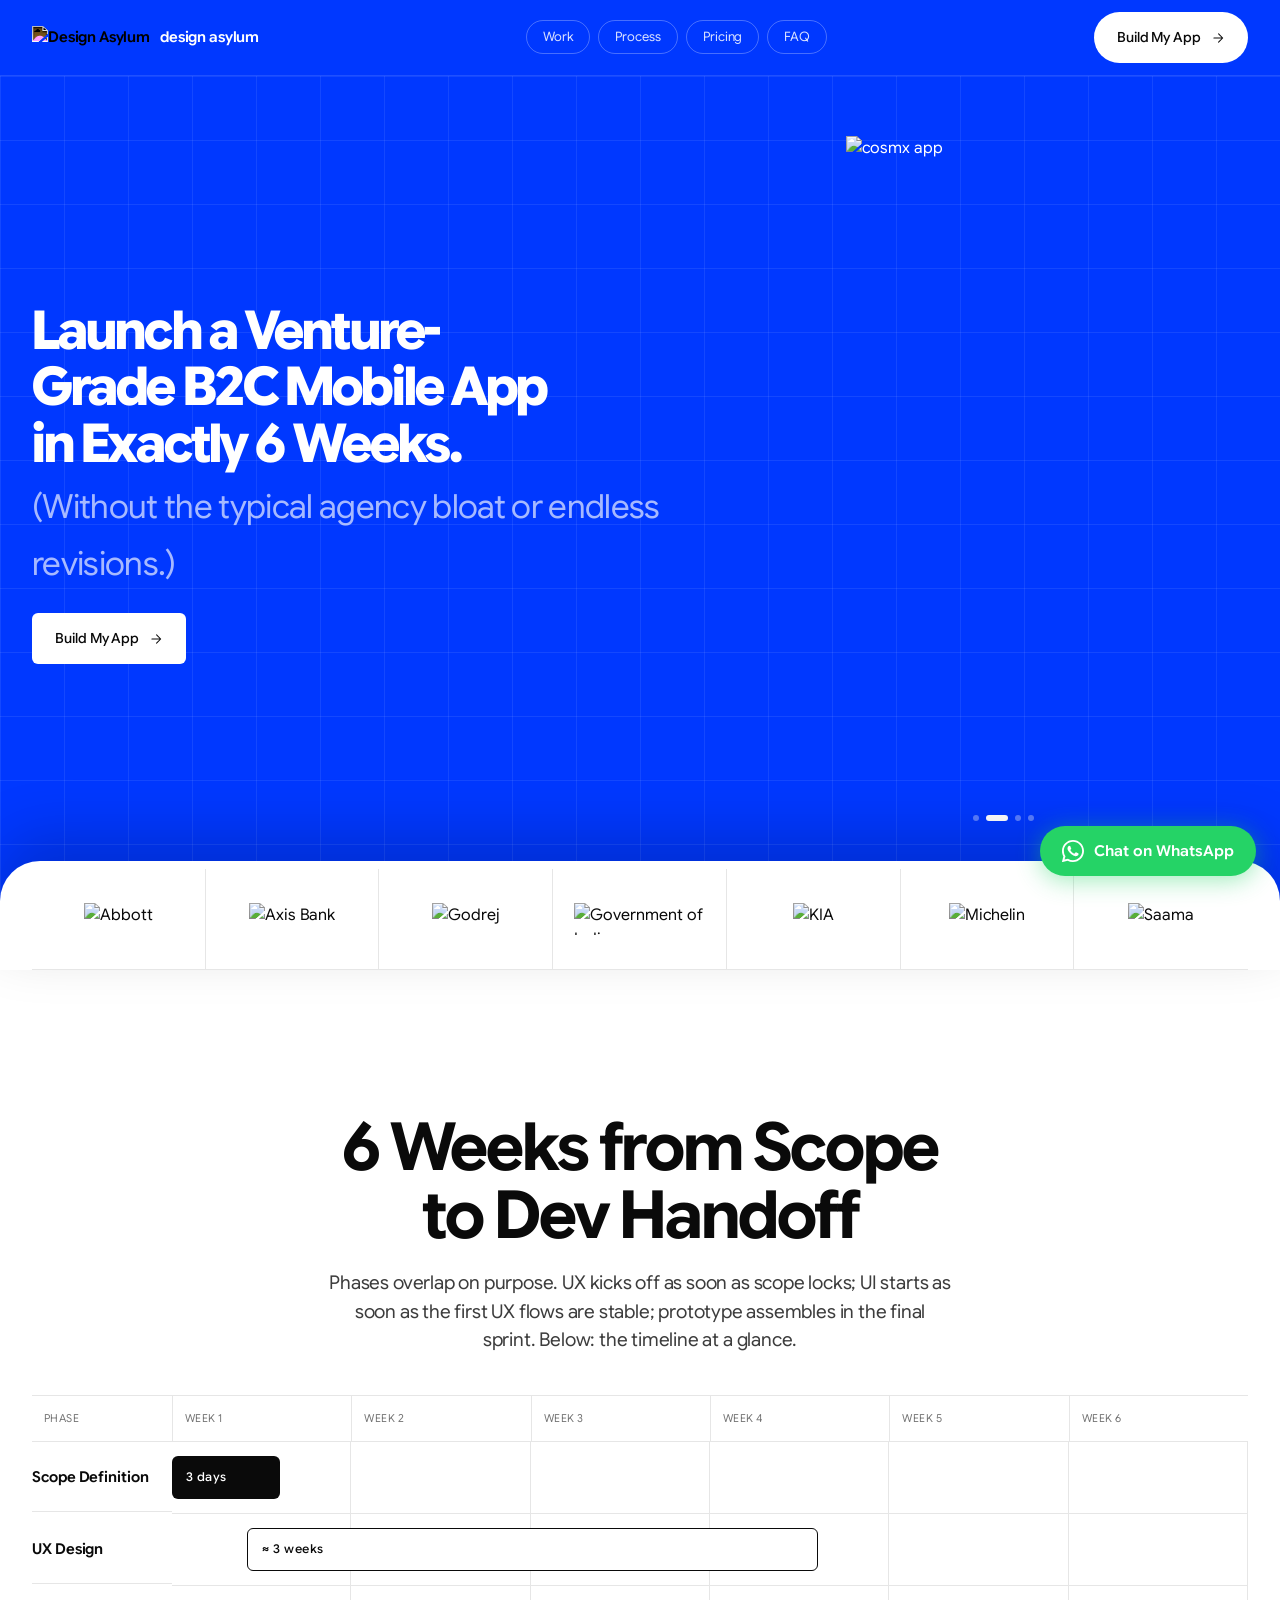
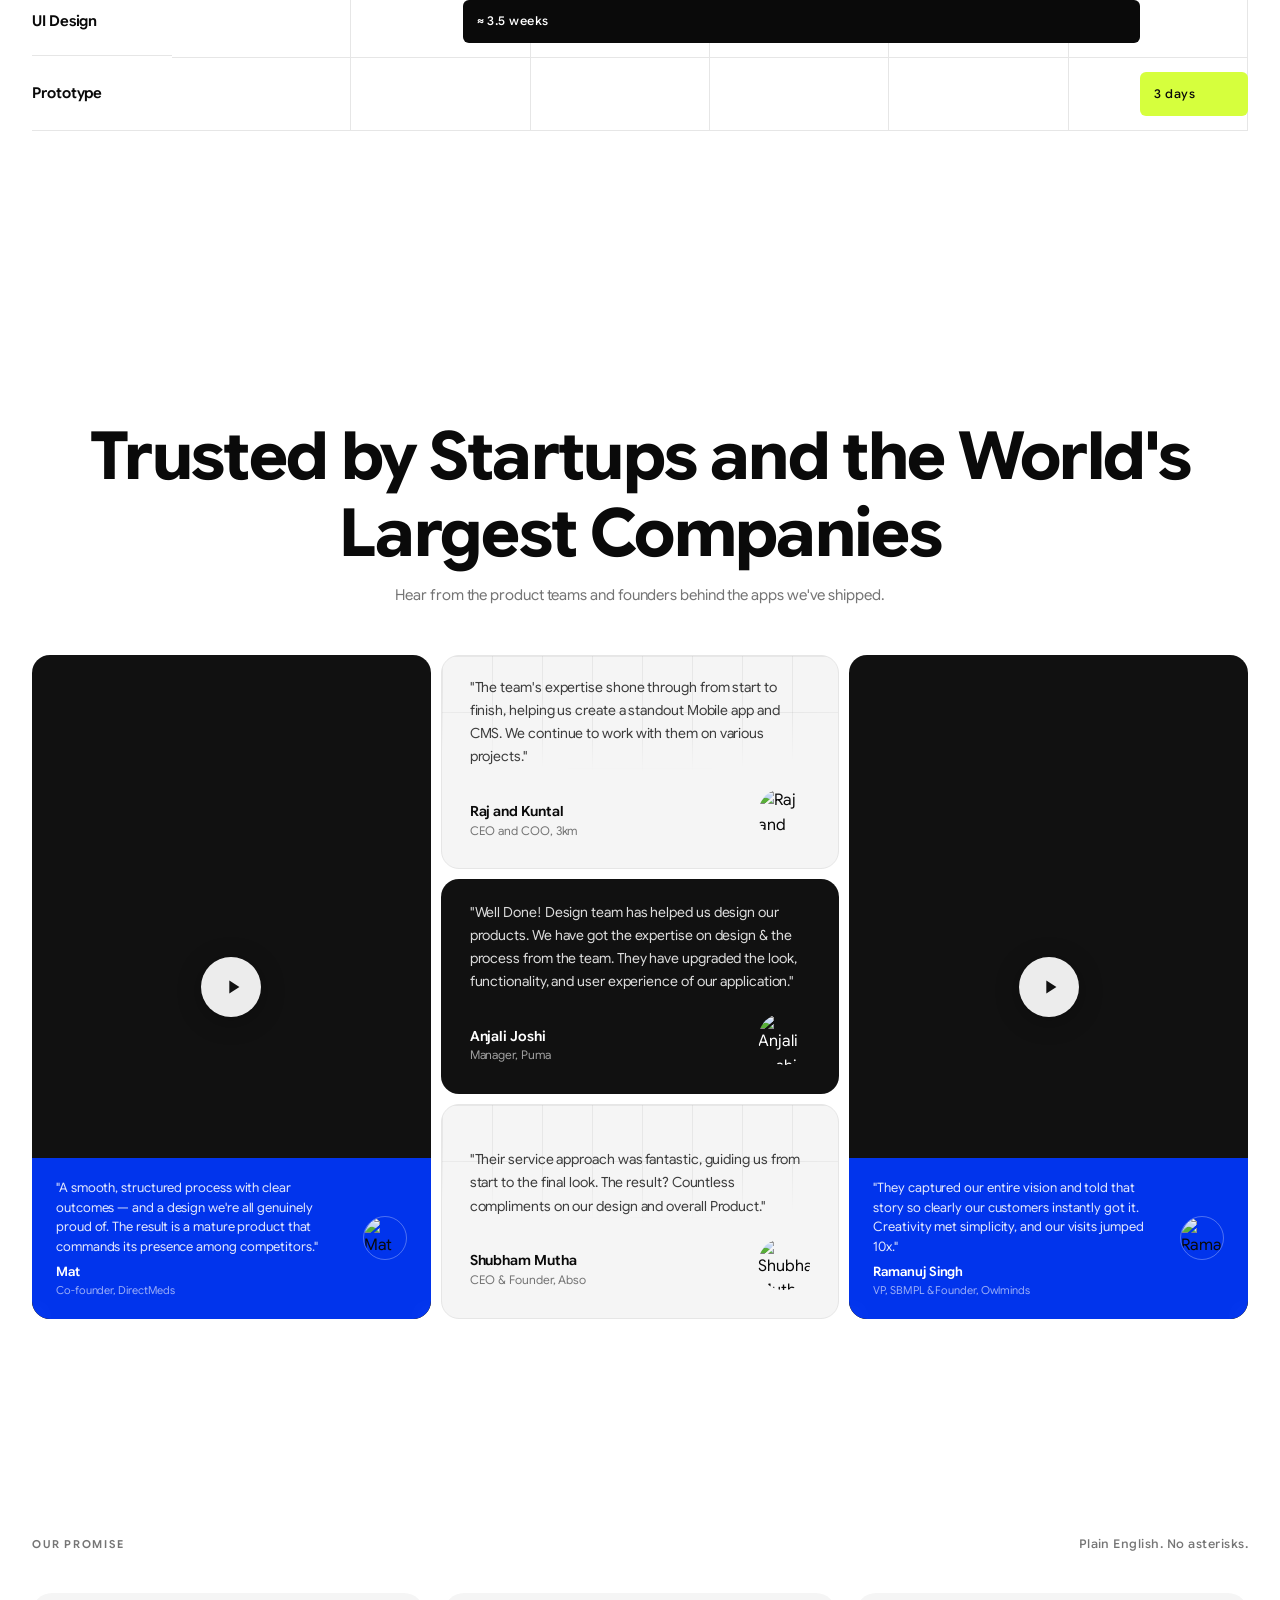
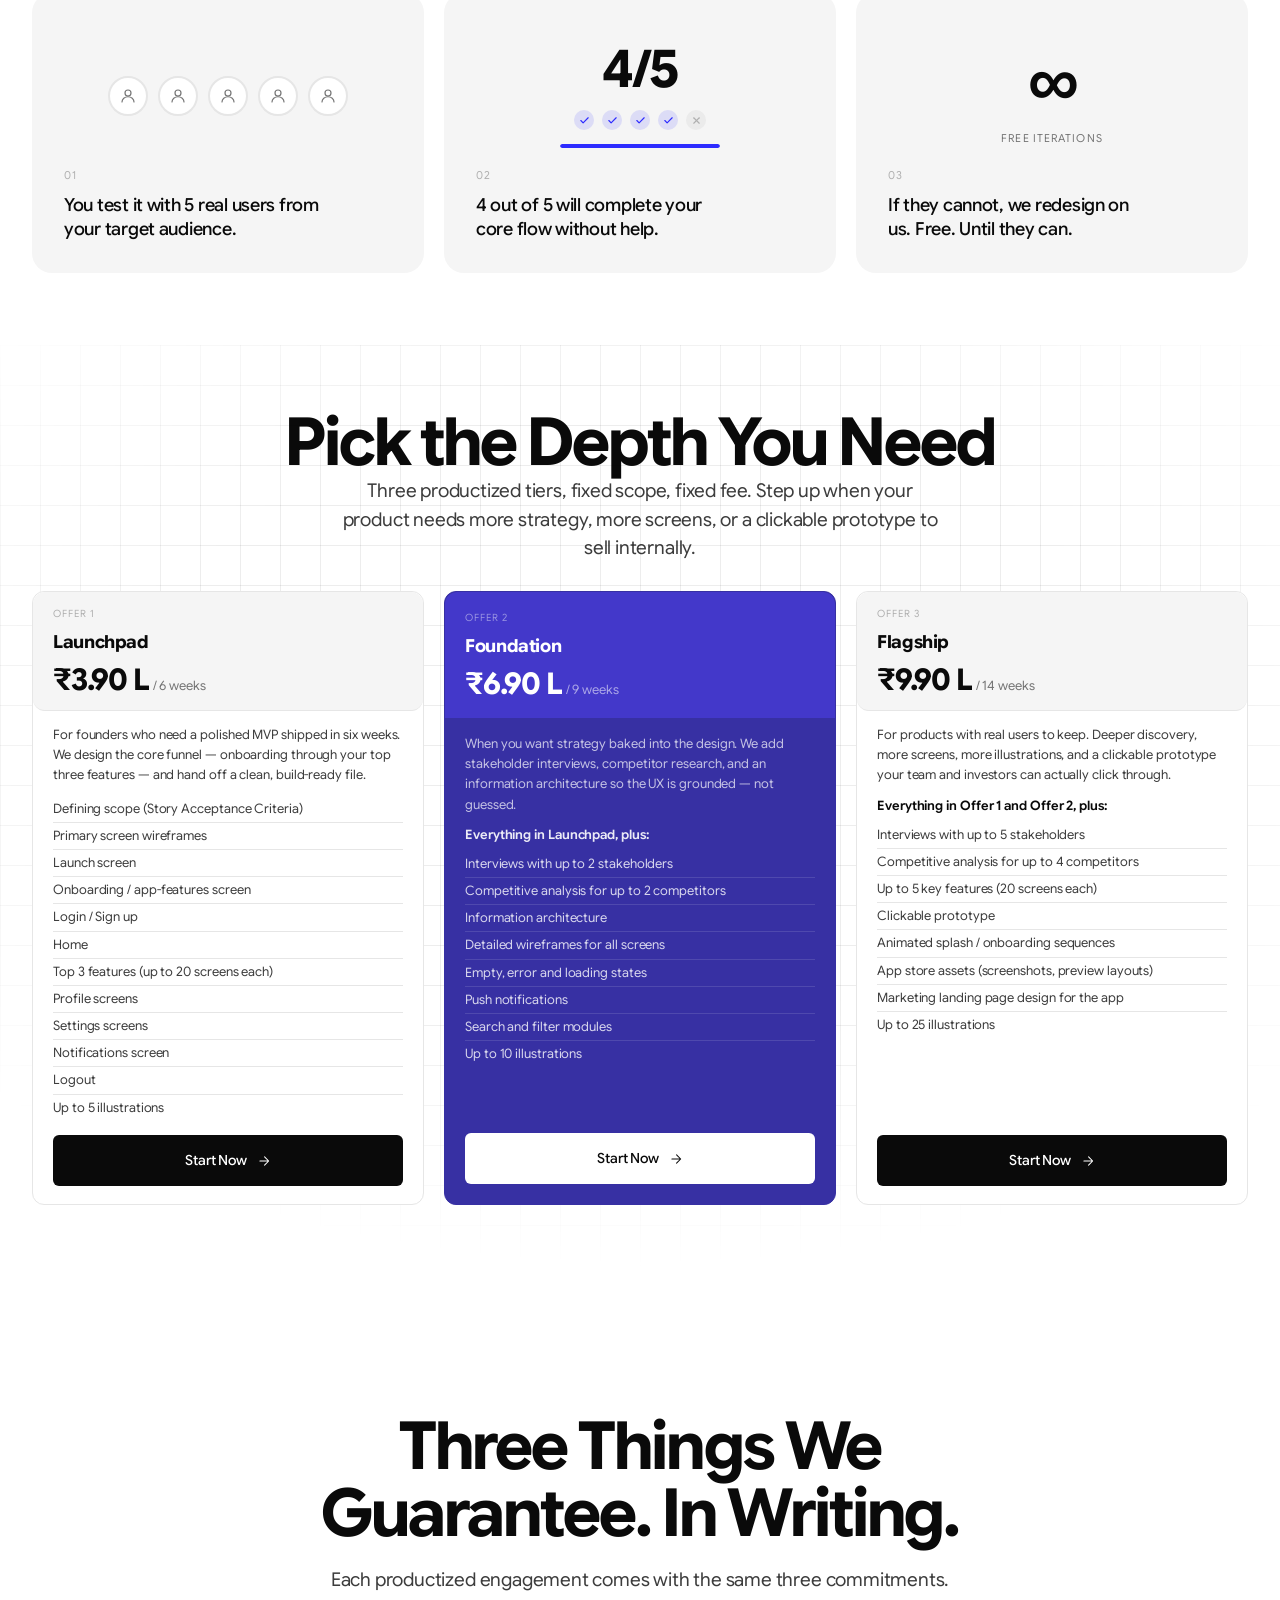
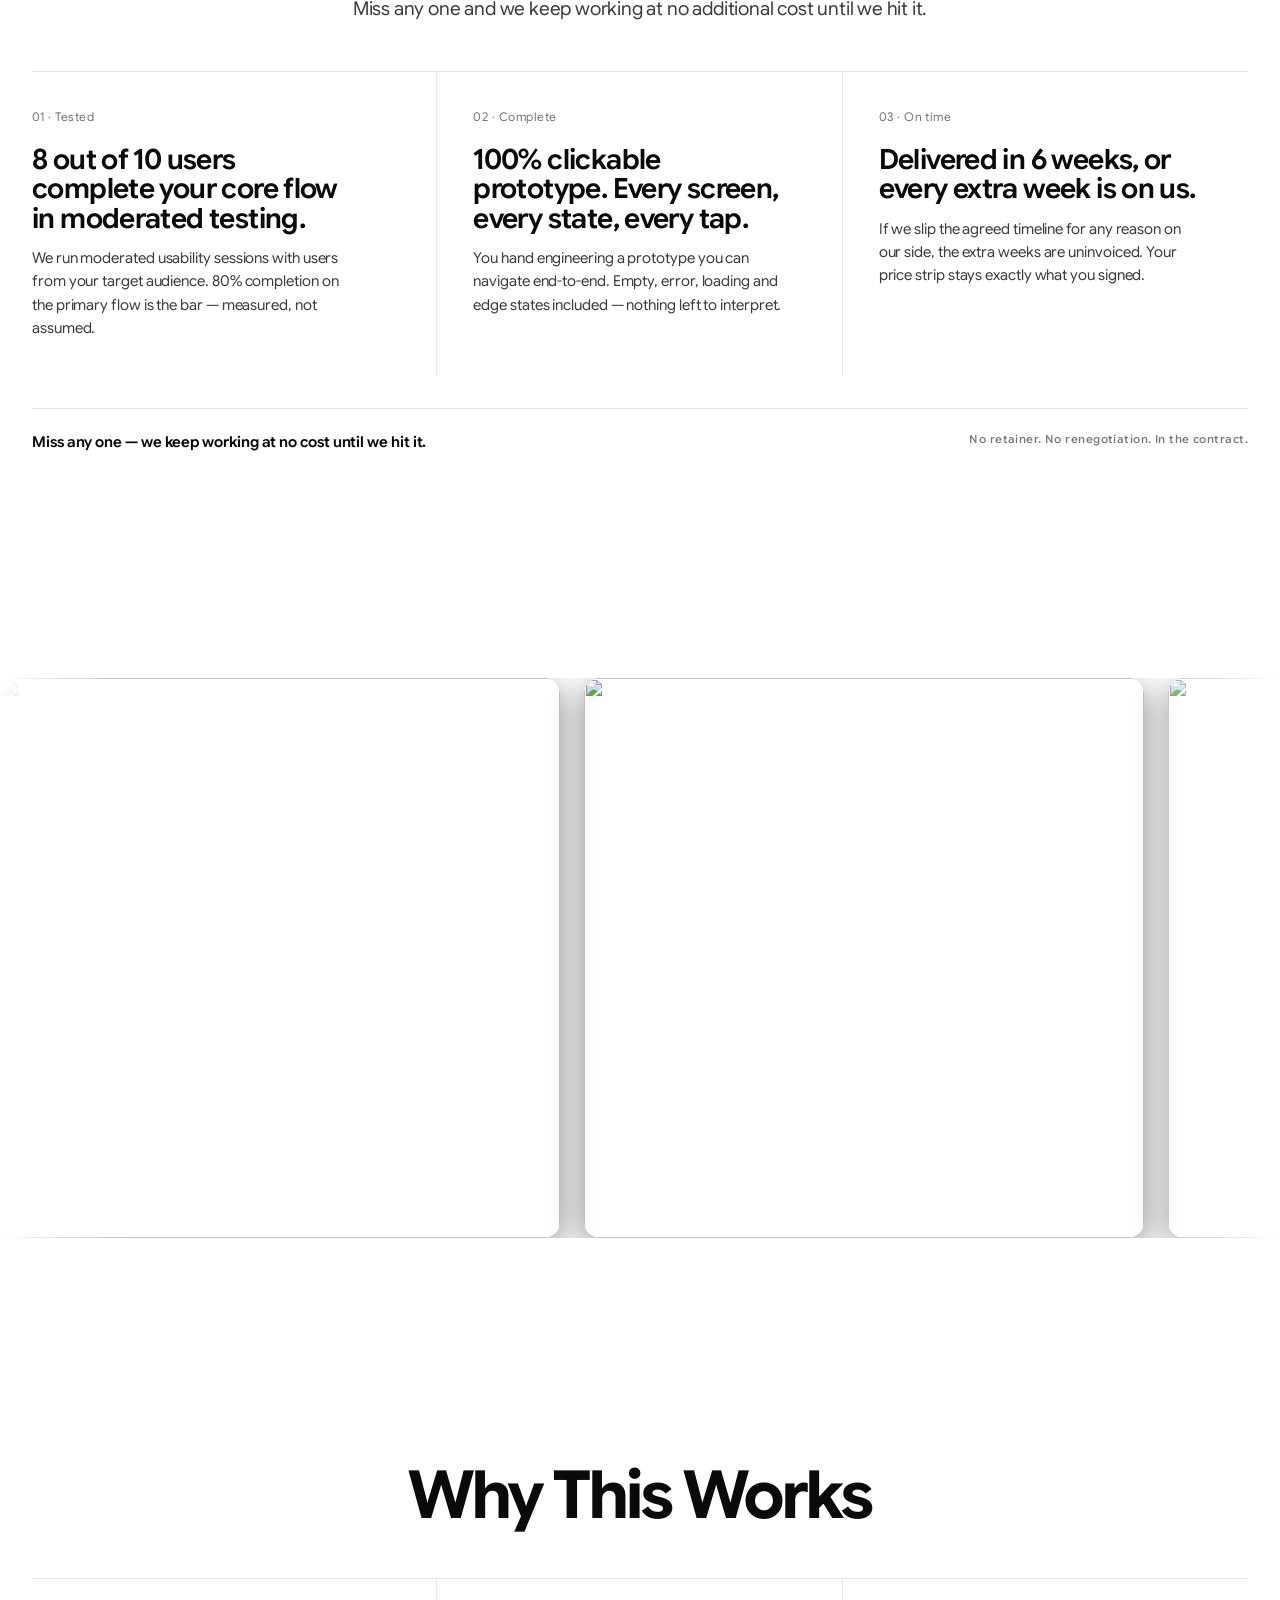
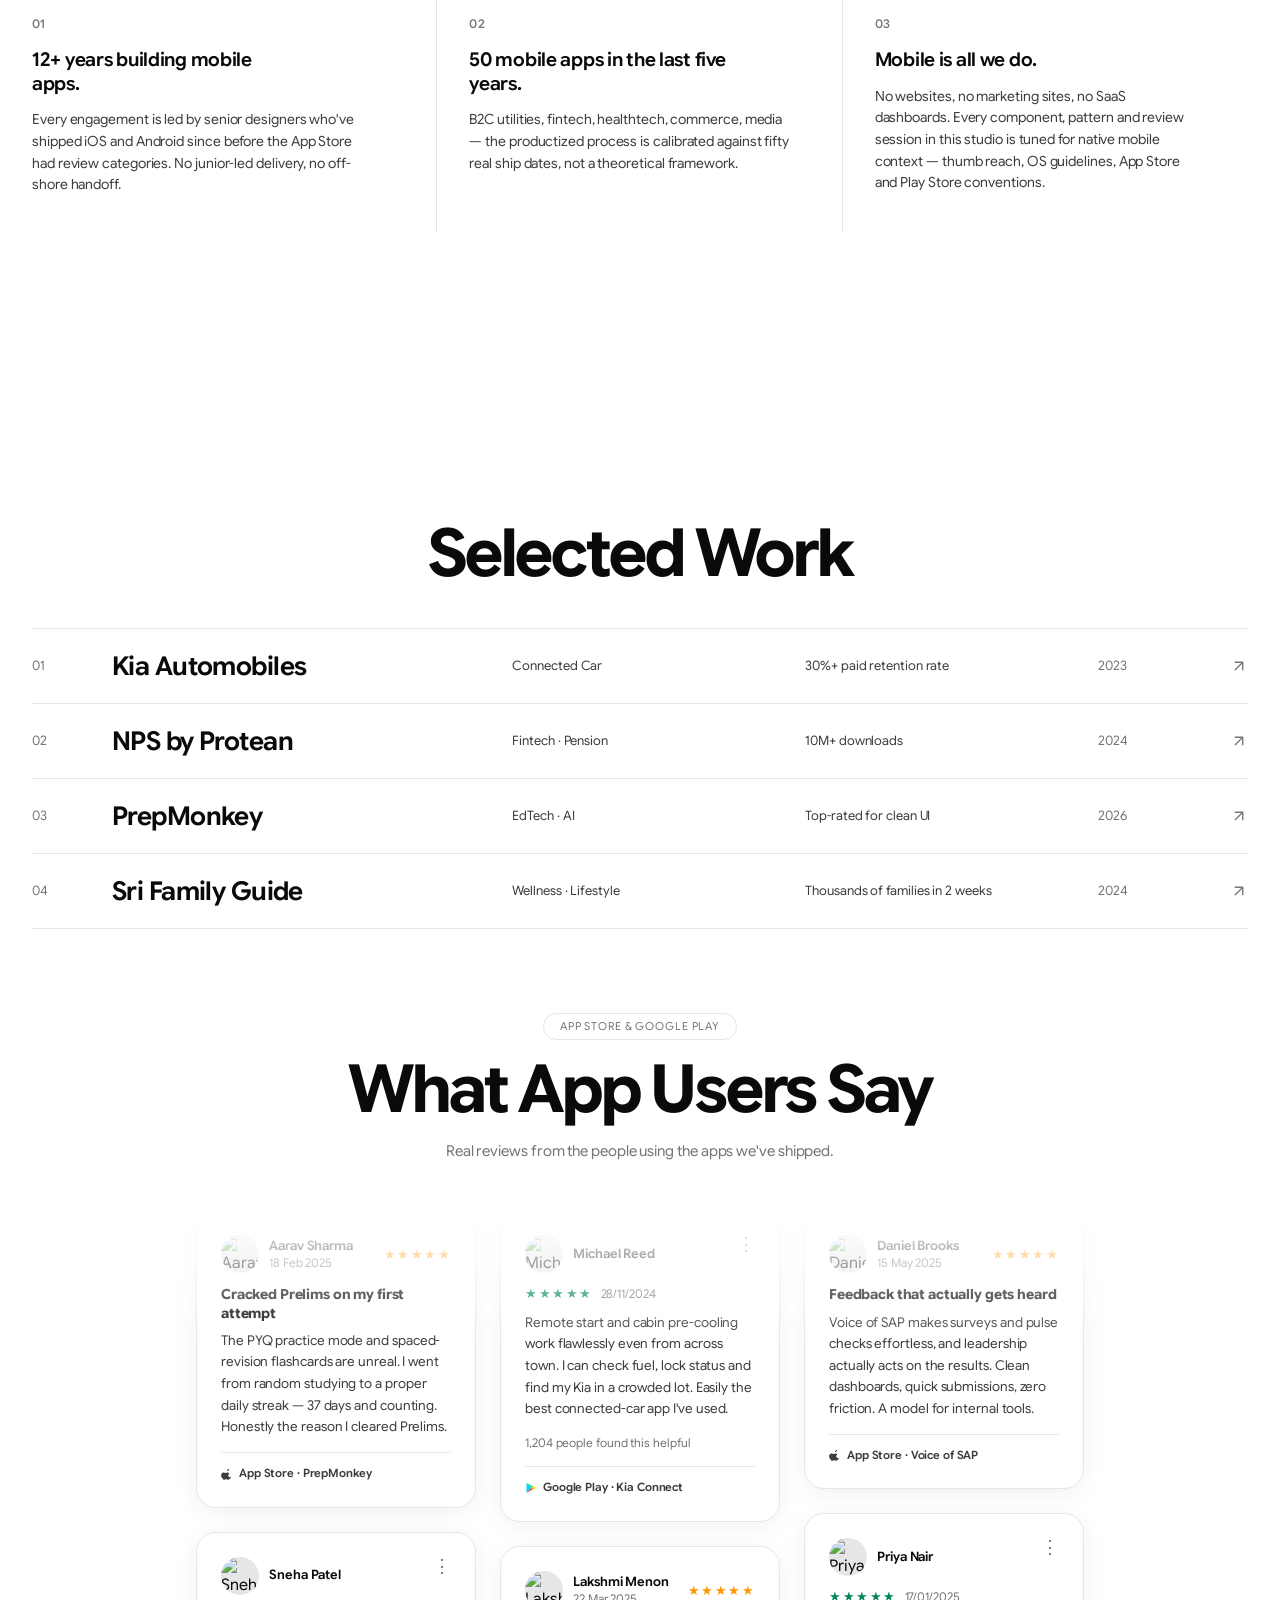
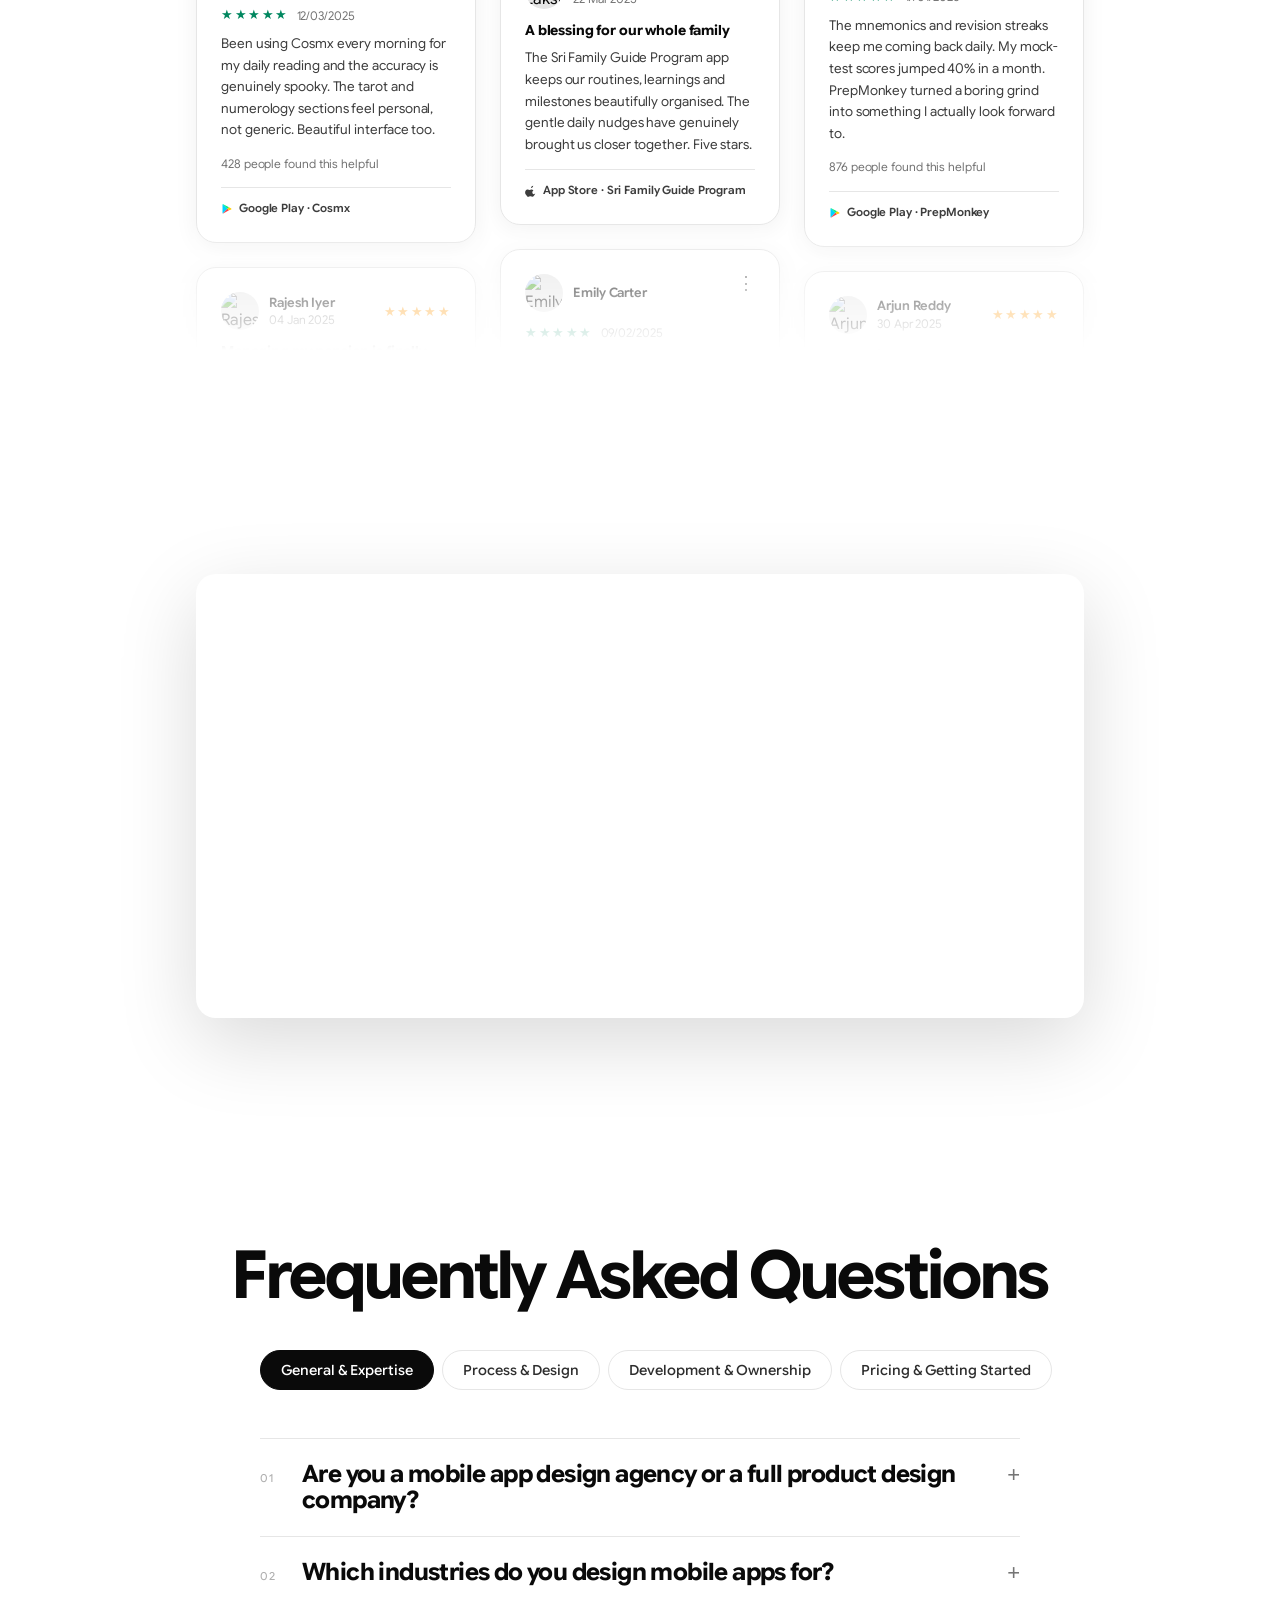
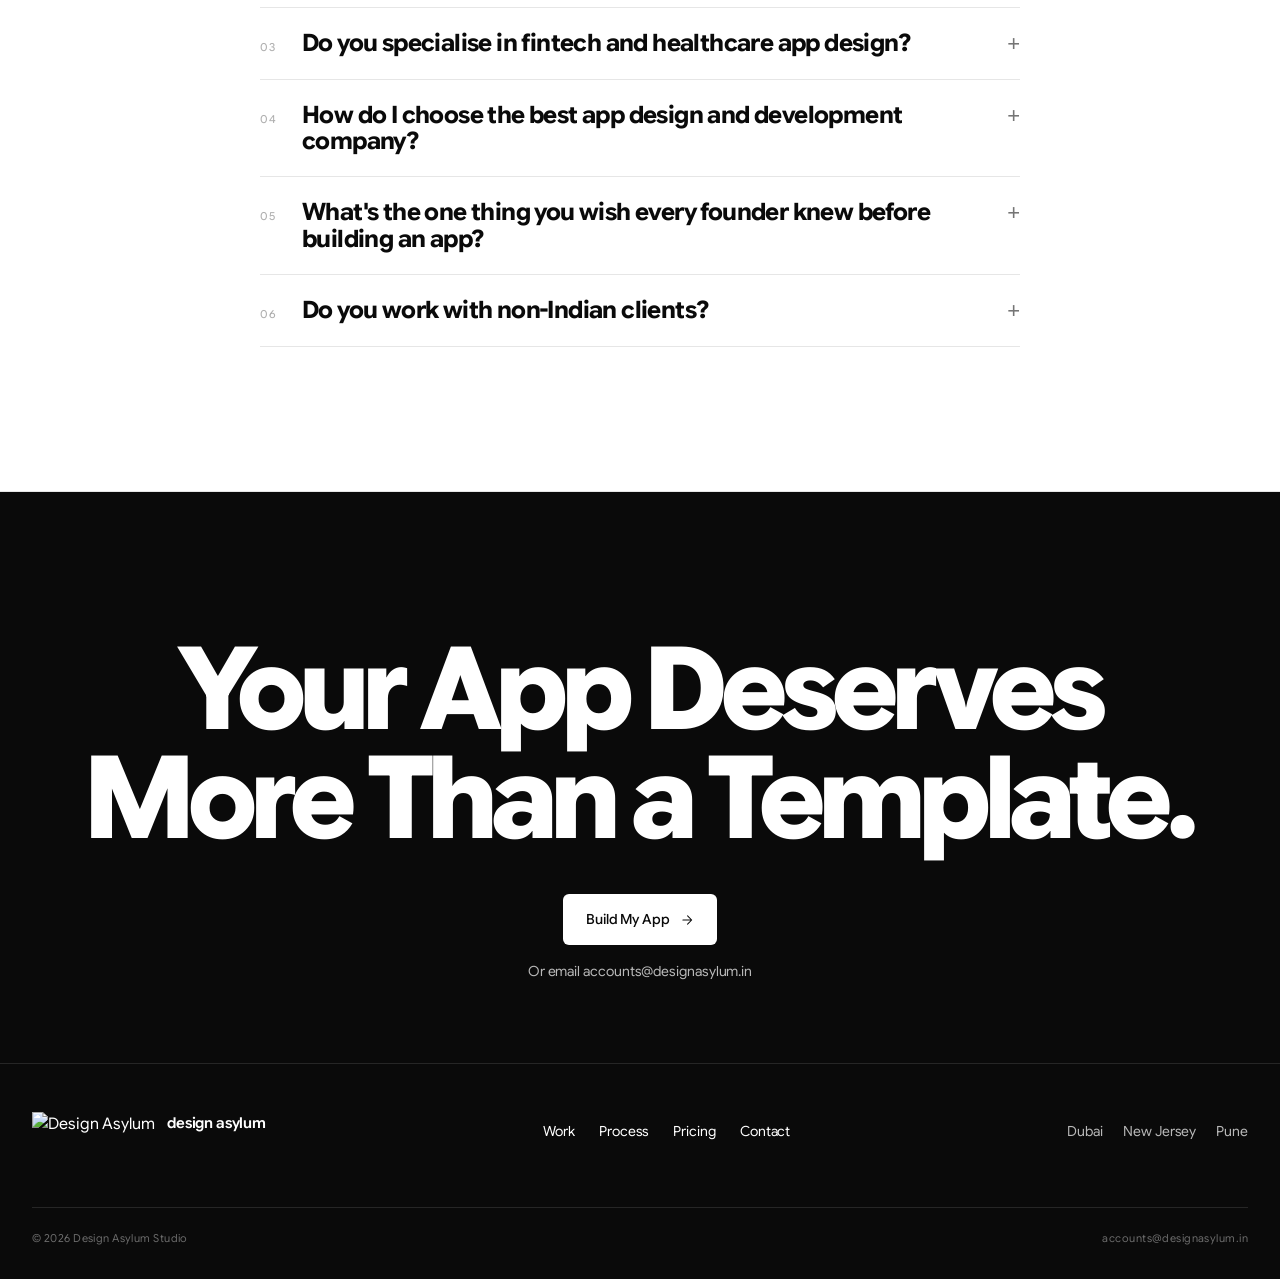
==== commit 872cfa94: "Update index.html" ====
--- a/index.html
+++ b/index.html
@@ -20,8 +20,8 @@
 
 <meta charset="utf-8" />
 <meta name="viewport" content="width=device-width, initial-scale=1" />
-<title>Mobile App Design Agency — 6 Weeks, Fixed Fee | Design Asylum</title>
-<meta name="description" content="Venture-grade B2C mobile app design delivered in 6 weeks. Fixed scope, fixed fee, guaranteed on time. Trusted by Kia, Abbott, Godrej &amp; 50+ apps shipped since 2014." />
+<title>Mobile App Design — 6 Weeks, Fixed Fee | Design Asylum</title>
+<meta name="description" content="Venture-grade mobile app design in 6 weeks. Fixed scope, fixed fee, on time. Trusted by Kia, Abbott &amp; Godrej. 50+ apps shipped since 2014." />
 <meta name="robots" content="index, follow" />
 <link rel="canonical" href="https://mobileapps.designasylum.in/" />
 
@@ -29,8 +29,8 @@
 <meta property="og:type"        content="website" />
 <meta property="og:url"         content="https://mobileapps.designasylum.in/" />
 <meta property="og:site_name"   content="Design Asylum" />
-<meta property="og:title"       content="Mobile App Design Agency — 6 Weeks, Fixed Fee | Design Asylum" />
-<meta property="og:description" content="Venture-grade B2C mobile app design delivered in 6 weeks. Fixed scope, fixed fee, guaranteed on time. Trusted by Kia, Abbott, Godrej &amp; 50+ apps shipped since 2014." />
+<meta property="og:title"       content="Mobile App Design — 6 Weeks, Fixed Fee | Design Asylum" />
+<meta property="og:description" content="Venture-grade mobile app design in 6 weeks. Fixed fee, on time. Trusted by Kia, Abbott &amp; Godrej. 50+ apps shipped." />
 <meta property="og:image"       content="https://mobileapps.designasylum.in/assets/images/og-image.jpg" />
 <meta property="og:image:width"  content="1200" />
 <meta property="og:image:height" content="630" />
@@ -39,8 +39,8 @@
 
 <!-- Twitter / X Card -->
 <meta name="twitter:card"        content="summary_large_image" />
-<meta name="twitter:title"       content="Mobile App Design Agency — 6 Weeks, Fixed Fee | Design Asylum" />
-<meta name="twitter:description" content="Venture-grade B2C mobile app design in 6 weeks. Fixed scope, fixed fee. Trusted by Kia, Abbott, Godrej." />
+<meta name="twitter:title"       content="Mobile App Design — 6 Weeks, Fixed Fee | Design Asylum" />
+<meta name="twitter:description" content="Venture-grade mobile app design in 6 weeks. Fixed fee, on time. Trusted by Kia, Abbott &amp; Godrej. 50+ apps shipped." />
 <meta name="twitter:image"       content="https://mobileapps.designasylum.in/assets/images/og-image.jpg" />
 
 <link rel="icon" href="assets/images/logo-da-mark-black.png" />
@@ -2243,10 +2243,8 @@
 .lead-popup__submit:hover { background: #333; }
 .lead-popup__submit:active { background: #000; }
 .lead-popup__submit:disabled { opacity: 0.6; cursor: not-allowed; }
-/* reCAPTCHA v3 — badge hidden (attribution text shown in forms instead, per Google's terms) */
-.grecaptcha-badge { visibility: hidden; }
-.recaptcha-legal { margin: 2px 0 0; font-size: 10px; line-height: 1.5; color: #999; }
-.recaptcha-legal a { color: #999; text-decoration: underline; }
+/* Cloudflare Turnstile widget spacing inside the lead forms */
+.cf-turnstile { margin: 6px 0 0; }
 
 /* ---- Offer pill selector ---- */
 .offer-pills { display: flex; gap: 8px; flex-wrap: wrap; }
@@ -3563,8 +3561,8 @@
           </div>
         </div>
       </div>
+      <div id="cta-turnstile"></div>
       <button type="submit" class="lead-popup__submit">Let's build it →</button>
-      <p class="recaptcha-legal">Protected by reCAPTCHA — the Google <a href="https://policies.google.com/privacy" target="_blank" rel="noopener">Privacy Policy</a> and <a href="https://policies.google.com/terms" target="_blank" rel="noopener">Terms of Service</a> apply.</p>
     </form>
   </div>
 </div>
@@ -3577,6 +3575,8 @@
     <h2 class="lead-popup__title" id="popup-title">Still deciding? We've done this 50+ times.</h2>
     <p class="lead-popup__sub" id="popup-sub">You're probably wondering which offer is right for your app. That's exactly what we're here for — share your details and we'll tell you in one call.</p>
     <form class="lead-popup__form" id="lead-popup-form" onsubmit="handlePopupSubmit(event)">
+      <!-- Honeypot — hidden from real users, filled by bots -->
+      <input type="text" id="popup-honeypot" name="_h" style="display:none" tabindex="-1" autocomplete="off">
       <div class="lead-popup__field">
         <label for="popup-full-name">Full Name</label>
         <input type="text" id="popup-full-name" name="full_name" placeholder="Ravi Sharma" required autocomplete="name">
@@ -3589,8 +3589,8 @@
         <label for="popup-phone">Phone Number</label>
         <input type="tel" id="popup-phone" name="phone" placeholder="+91 98765 43210" required autocomplete="tel">
       </div>
+      <div id="popup-turnstile"></div>
       <button type="submit" class="lead-popup__submit">Help me decide →</button>
-      <p class="recaptcha-legal">Protected by reCAPTCHA — the Google <a href="https://policies.google.com/privacy" target="_blank" rel="noopener">Privacy Policy</a> and <a href="https://policies.google.com/terms" target="_blank" rel="noopener">Terms of Service</a> apply.</p>
     </form>
   </div>
 </div>
@@ -3931,6 +3931,8 @@
       overlay.classList.add('is-open');
       overlay.removeAttribute('aria-hidden');
       closeBtn.focus();
+      window._popupOpenedAt = Date.now(); // for the server-side time-trap
+      renderTurnstile('popup', 'popup-turnstile');
     }
 
     function closePopup() {
@@ -3995,40 +3997,51 @@
   // after completing the one-time setup described in the README.
   var SCRIPT_URL = 'https://script.google.com/macros/s/AKfycbyCEEJBDA9chDI1rRYWfOshbInauHPb7nPUHO13EkS_9ZNlHrxkL3Gx4Cc_T3RarCe6pw/exec';
 
-  // ---- reCAPTCHA v3 (invisible spam protection) ----
-  // Paste your SITE key from google.com/recaptcha/admin (the SECRET key goes
-  // only into the Apps Script, never here).
-  var RECAPTCHA_SITE_KEY = 'PASTE_RECAPTCHA_SITE_KEY';
+  // ---- Cloudflare Turnstile (spam protection) ----
+  // Paste your SITE key from the Cloudflare Turnstile dashboard below (the
+  // SECRET key goes only into the Apps Script Code.gs, never here). Left as-is,
+  // Turnstile stays dormant and leads still submit normally.
+  var TURNSTILE_SITE_KEY = '0x4AAAAAADtdlFPwriwKI8bL';
+  var _turnstile = { cta: null, popup: null }; // rendered widget IDs
 
   (function () {
-    if (RECAPTCHA_SITE_KEY.indexOf('PASTE_') === 0) return; // not configured yet
+    if (TURNSTILE_SITE_KEY.indexOf('0x4AAAAAADtdlKd9GB4P_EsuDQkeWAa1SRA') === 0) return; // not configured yet
     var s = document.createElement('script');
-    s.src = 'https://www.google.com/recaptcha/api.js?render=' + RECAPTCHA_SITE_KEY;
+    s.src = 'https://challenges.cloudflare.com/turnstile/v0/api.js?render=explicit';
     s.async = true;
     s.defer = true;
     document.head.appendChild(s);
   })();
 
-  function getRecaptchaToken() {
-    return new Promise(function (resolve) {
-      if (RECAPTCHA_SITE_KEY.indexOf('PASTE_') === 0 || !window.grecaptcha) return resolve('');
-      try {
-        grecaptcha.ready(function () {
-          grecaptcha.execute(RECAPTCHA_SITE_KEY, { action: 'lead_form' })
-            .then(resolve, function () { resolve(''); });
-        });
-      } catch (e) { resolve(''); }
-    });
+  // Render a widget on demand (when its popup opens). Safe to call repeatedly.
+  function renderTurnstile(which, containerId) {
+    if (TURNSTILE_SITE_KEY.indexOf('0x4AAAAAADtdlKd9GB4P_EsuDQkeWAa1SRA') === 0) return;      // not configured
+    if (!window.turnstile || _turnstile[which] !== null) return;
+    try {
+      _turnstile[which] = turnstile.render('#' + containerId, {
+        sitekey: TURNSTILE_SITE_KEY,
+        size: 'flexible'
+      });
+    } catch (e) { /* container not ready — retry on next open */ }
   }
 
+  // Current token for a form's widget ('' if none / not configured).
+  function turnstileToken(which) {
+    if (!window.turnstile || _turnstile[which] === null) return '';
+    try { return turnstile.getResponse(_turnstile[which]) || ''; } catch (e) { return ''; }
+  }
+
+  // Reset after submit so the next submission gets a fresh single-use token.
+  function resetTurnstile(which) {
+    if (!window.turnstile || _turnstile[which] === null) return;
+    try { turnstile.reset(_turnstile[which]); } catch (e) {}
+  }
+
   function submitLead(payload) {
-    if (SCRIPT_URL.indexOf('PASTE_') === 0) return Promise.resolve(); // not configured yet
-    return getRecaptchaToken().then(function (token) {
-      payload.recaptcha_token = token;
-      return fetch(SCRIPT_URL, {
-        method: 'POST',
-        body: JSON.stringify(payload)
-      });
+    if (SCRIPT_URL.indexOf('0x4AAAAAADtdlKd9GB4P_EsuDQkeWAa1SRA') === 0) return Promise.resolve(); // not configured yet
+    return fetch(SCRIPT_URL, {
+      method: 'POST',
+      body: JSON.stringify(payload)
     }).catch(function() {}); // silent fail — don't block the UX
   }
 
@@ -4048,6 +4061,8 @@
       ctaOverlay.classList.add('is-open');
       ctaOverlay.removeAttribute('aria-hidden');
       document.getElementById('cta-name').focus();
+      window._ctaOpenedAt = Date.now(); // for the server-side time-trap
+      renderTurnstile('cta', 'cta-turnstile');
     }
 
     function closeCta() {
@@ -4092,12 +4107,15 @@
         phone:     document.getElementById('cta-phone').value,
         offer:     offerLabels[offerNum] || ('Offer ' + offerNum),
         source:    window._ctaSource || 'Unknown button',
-        _h:        document.getElementById('cta-honeypot').value
+        _h:        document.getElementById('cta-honeypot').value,
+        _elapsed:  window._ctaOpenedAt ? (Date.now() - window._ctaOpenedAt) : null,
+        cf_turnstile_token: turnstileToken('cta')
       };
       var btn = ctaForm.querySelector('button[type=submit]');
       btn.disabled = true;
       btn.textContent = 'Sending…';
       submitLead(payload).then(function() { showCtaSuccess(); });
+      resetTurnstile('cta');
     });
 
     function showCtaSuccess() {
@@ -4120,13 +4138,16 @@
       phone:     document.getElementById('popup-phone').value,
       offer:     '',
       source:    '30-second popup',
-      _h:        ''
+      _h:        document.getElementById('popup-honeypot').value,
+      _elapsed:  window._popupOpenedAt ? (Date.now() - window._popupOpenedAt) : null,
+      cf_turnstile_token: turnstileToken('popup')
     };
     window._leadCaptured = true; // suppress any further timer popups
     if (typeof gtag === 'function') {
       gtag('event', 'conversion', { send_to: 'AW-16764867914/MevNCLThkLscEMqqjro-' });
     }
     submitLead(payload);
+    resetTurnstile('popup');
     var overlay = document.getElementById('lead-popup-overlay');
     var popup = overlay.querySelector('.lead-popup');
     popup.innerHTML = '<div style="text-align:center;padding:32px 0;"><div style="font-size:40px;margin-bottom:16px;">🎉</div><h2 style="font-size:20px;font-weight:800;color:#111;margin-bottom:8px;">We\'ll be in touch!</h2><p style="color:#666;font-size:14px;line-height:1.6;">Decision incoming. Our team will reach out shortly and tell you exactly which plan fits you best.</p></div>';
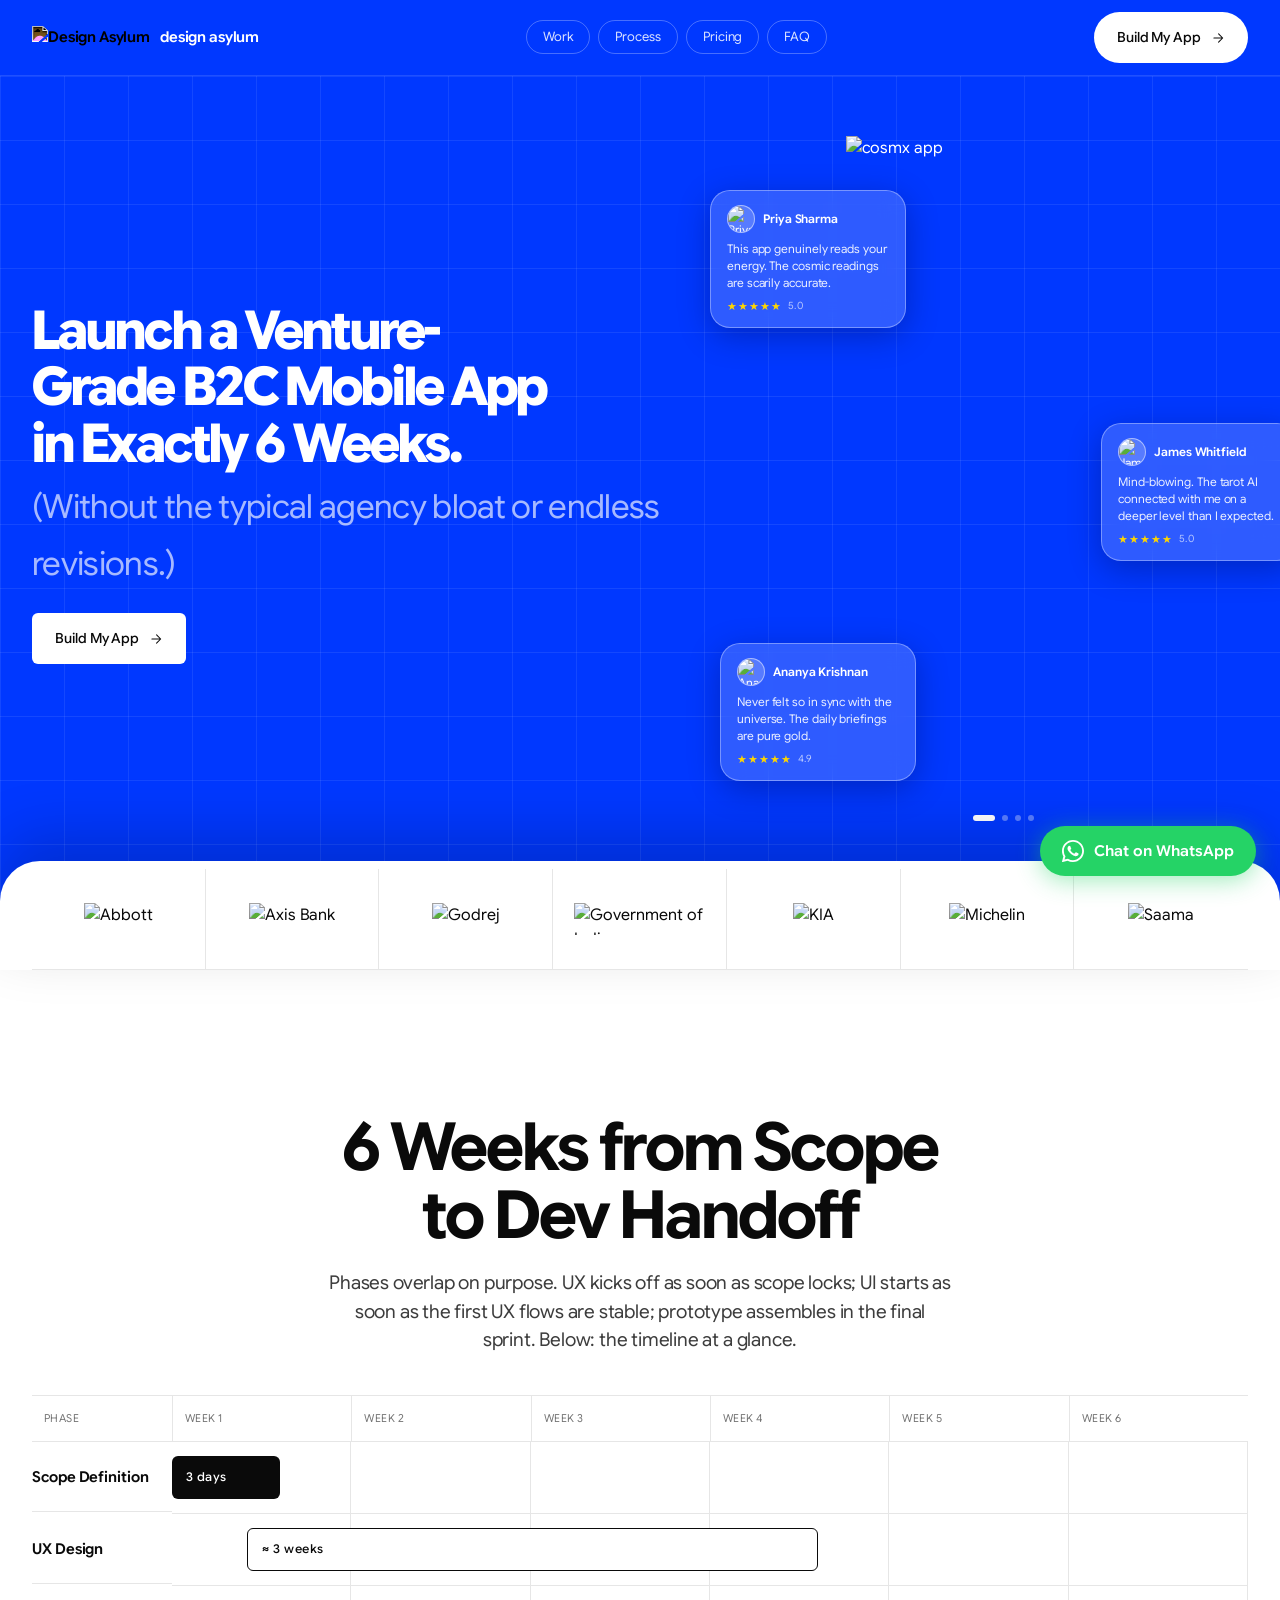
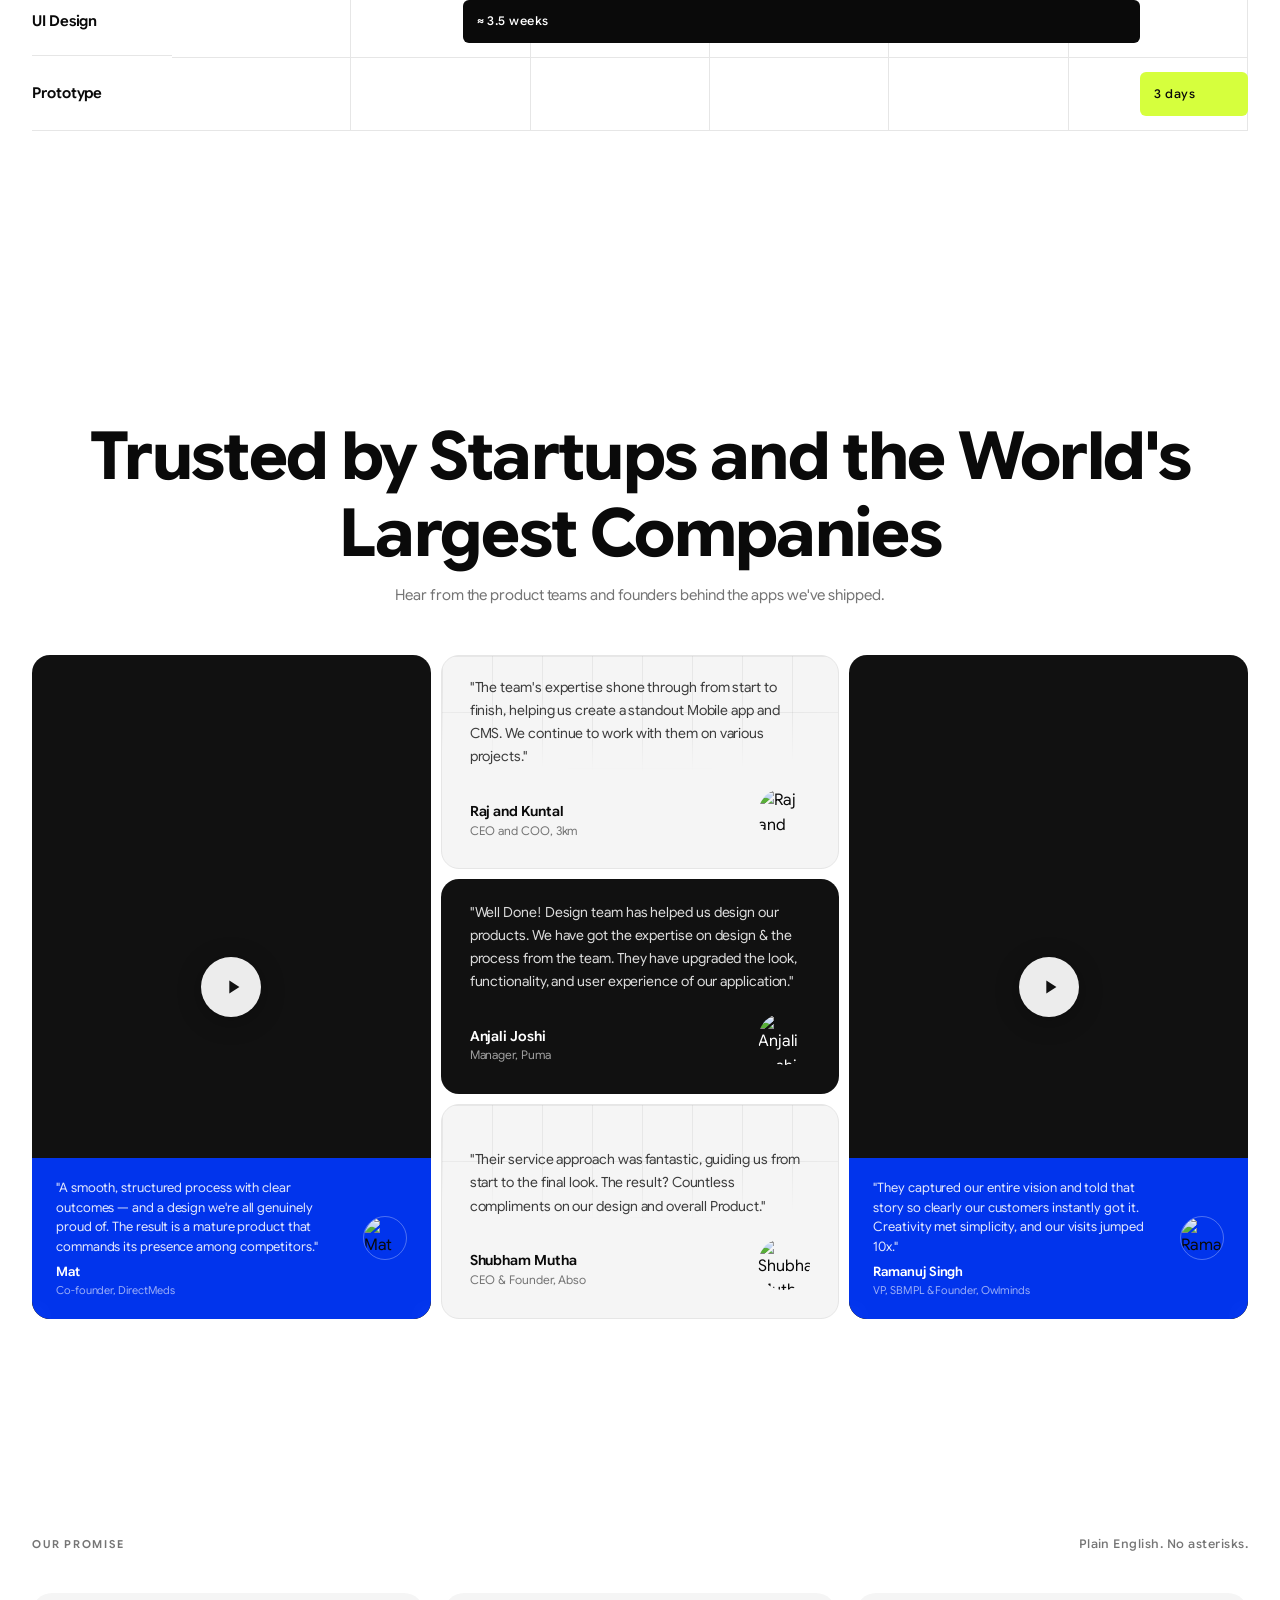
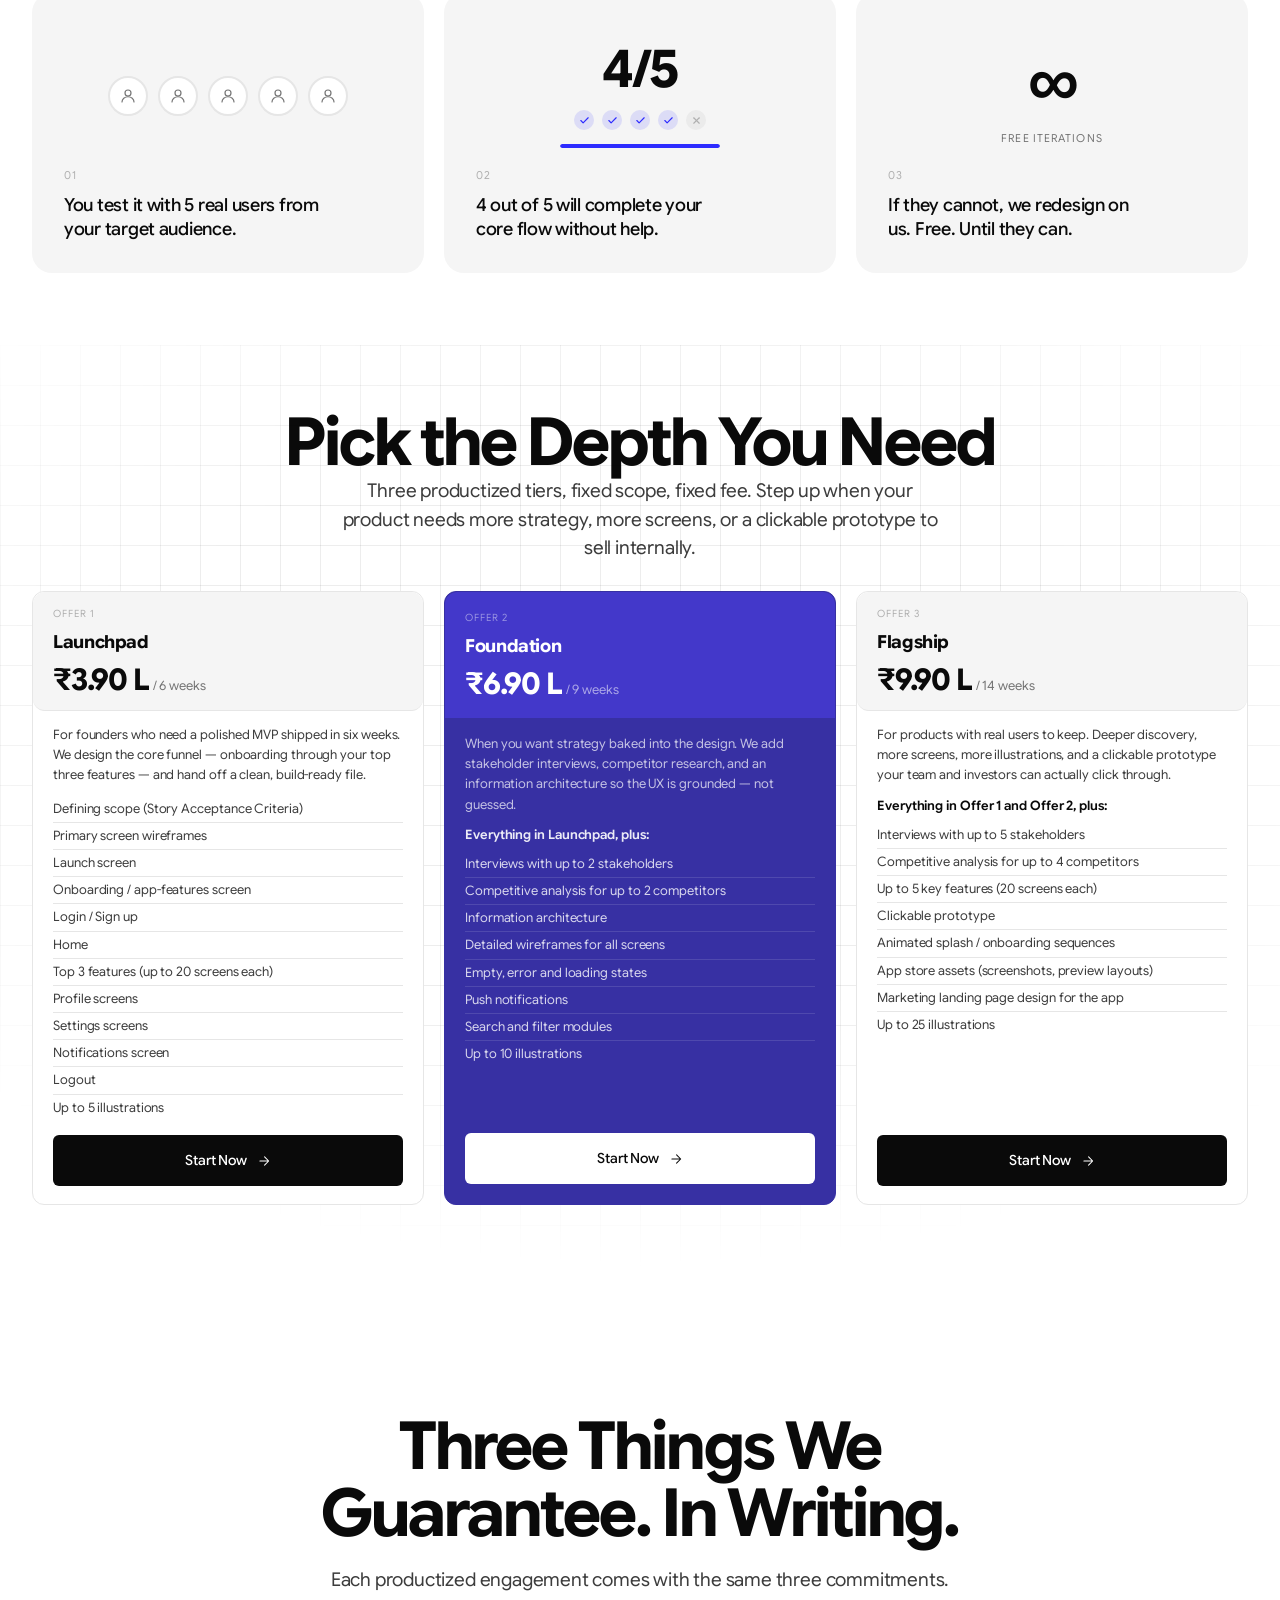
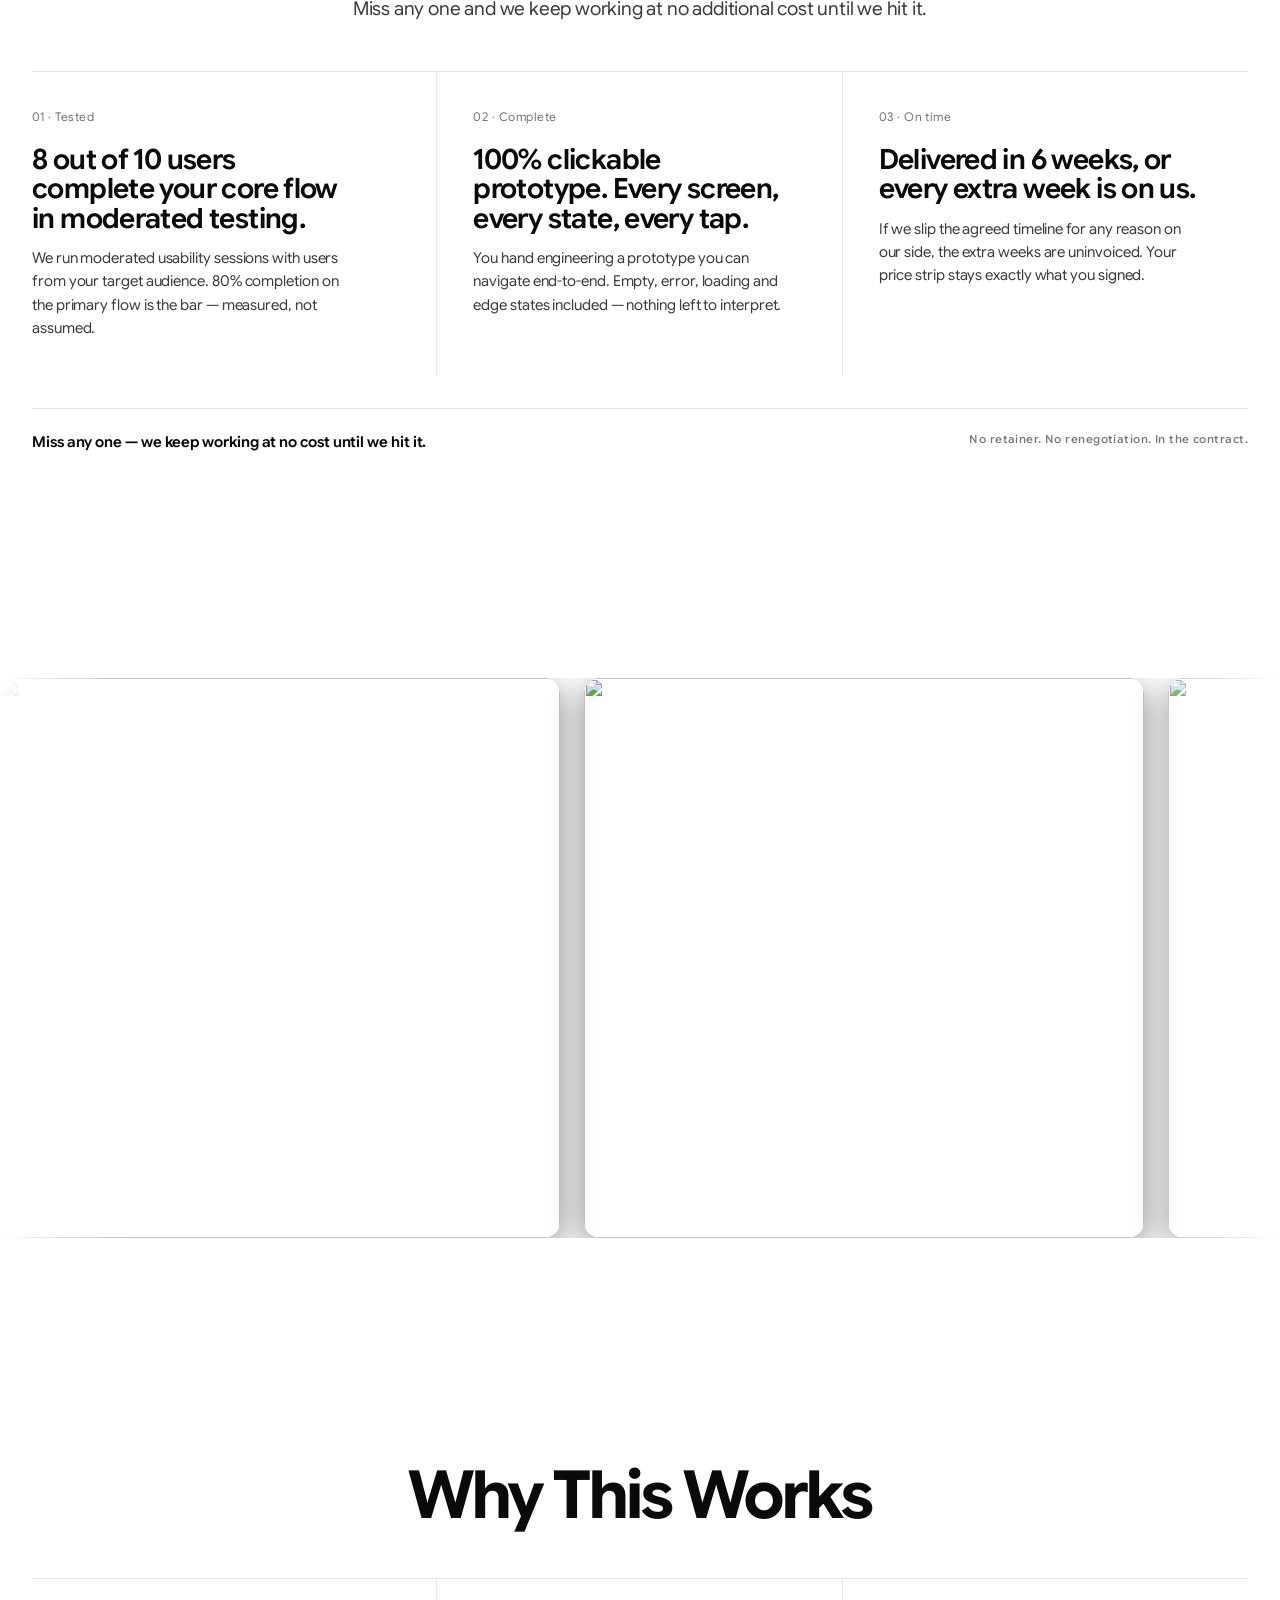
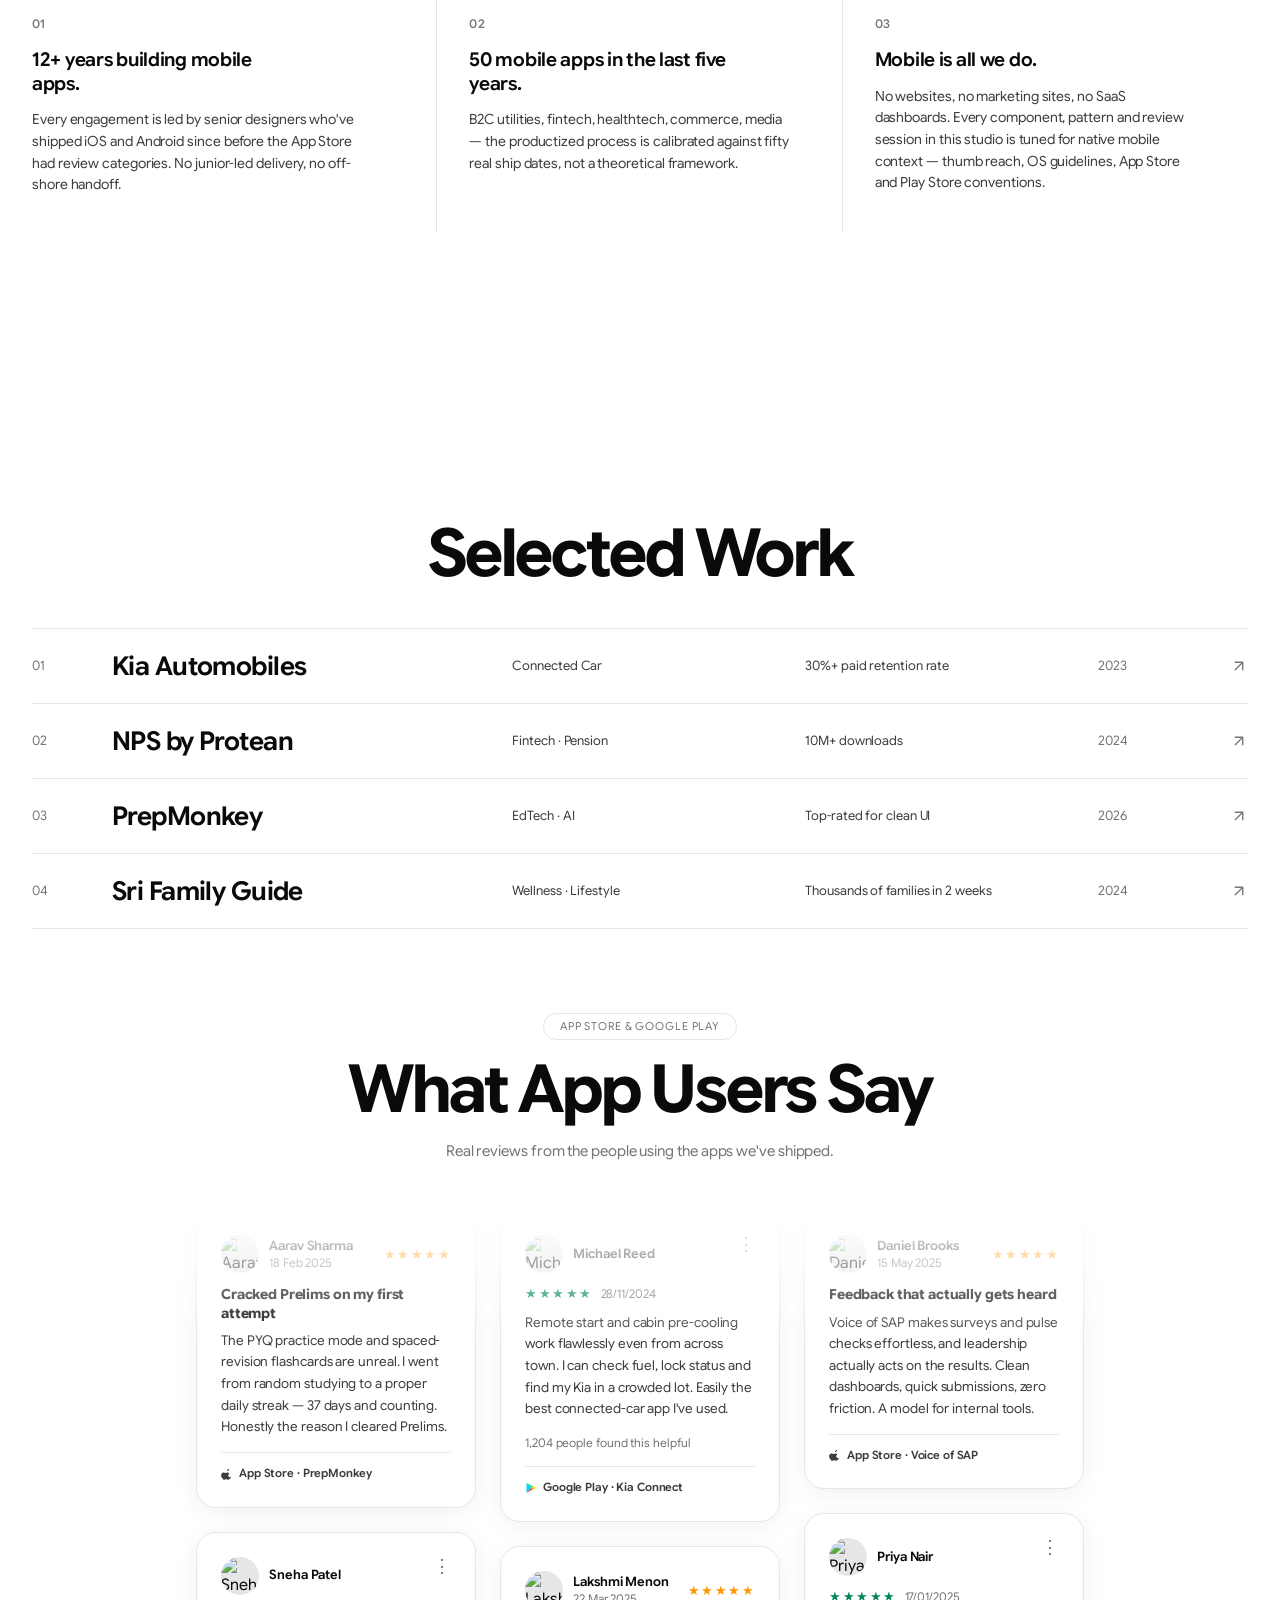
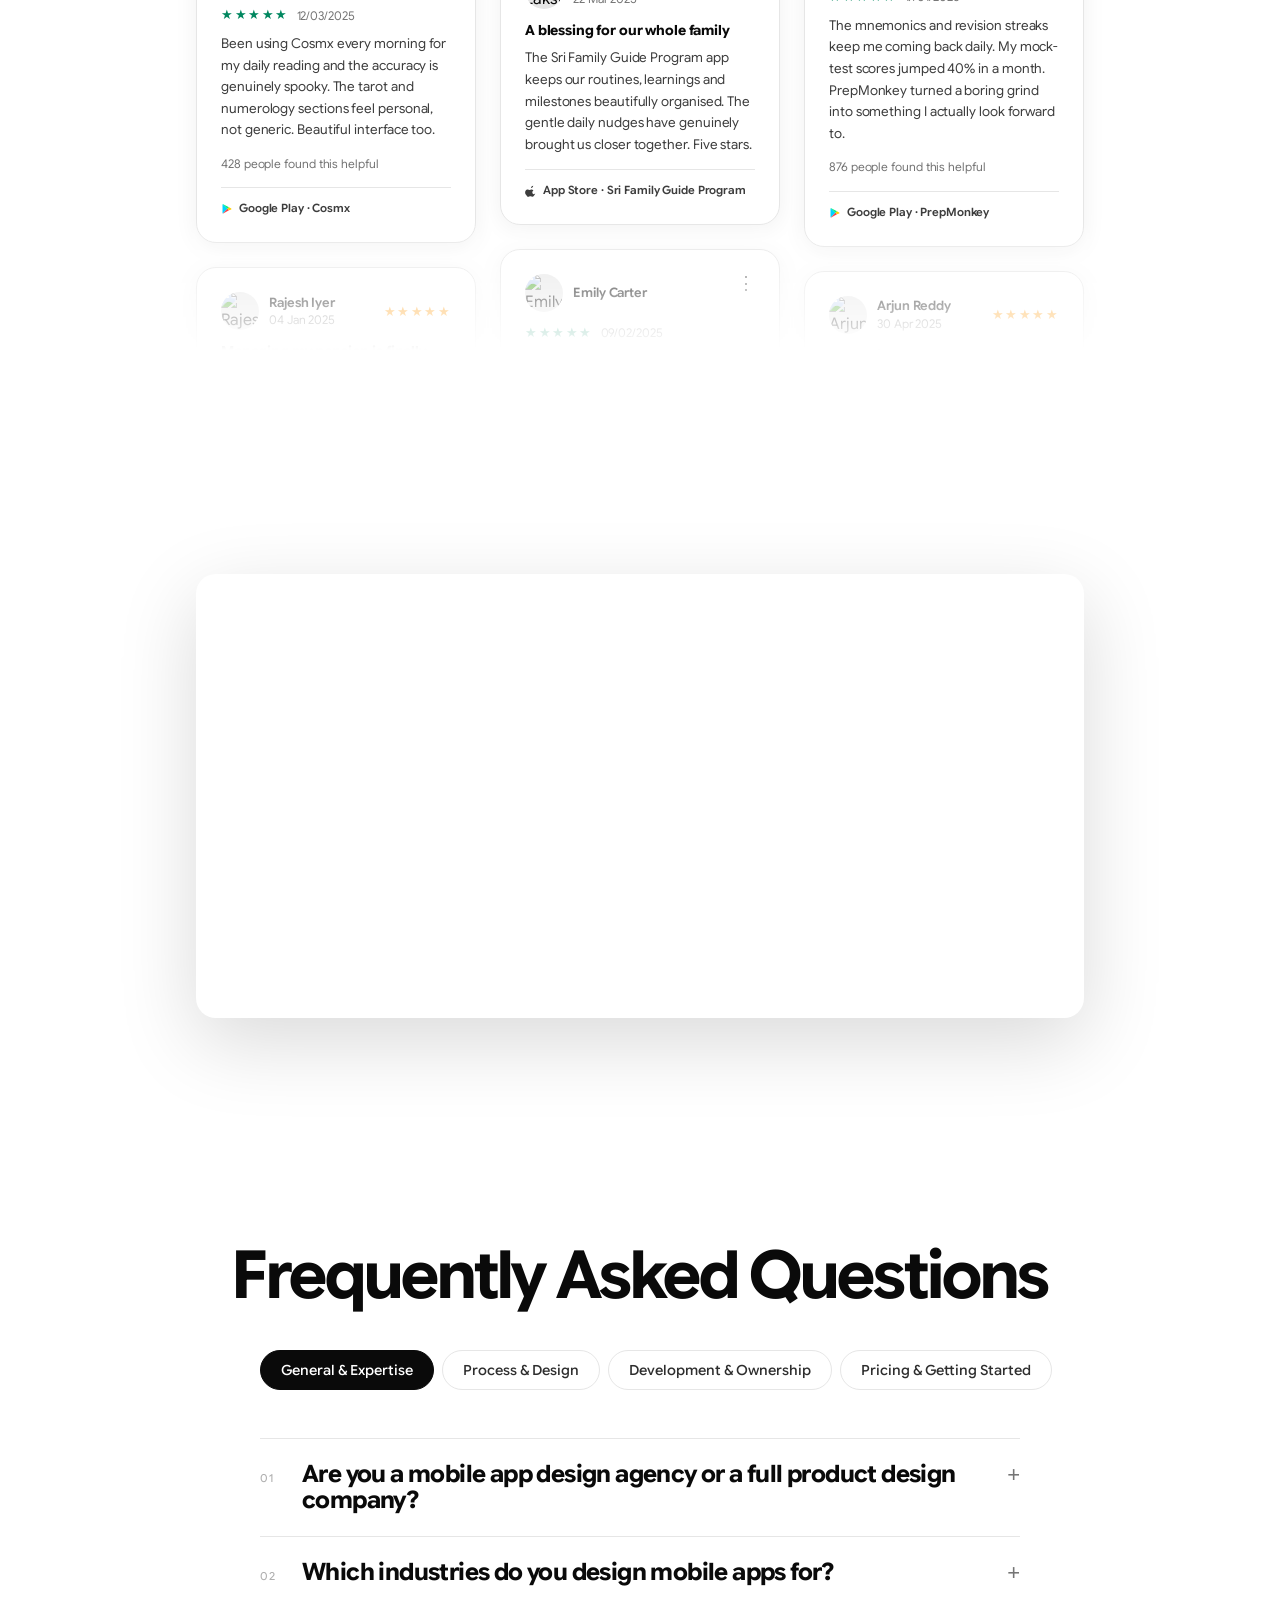
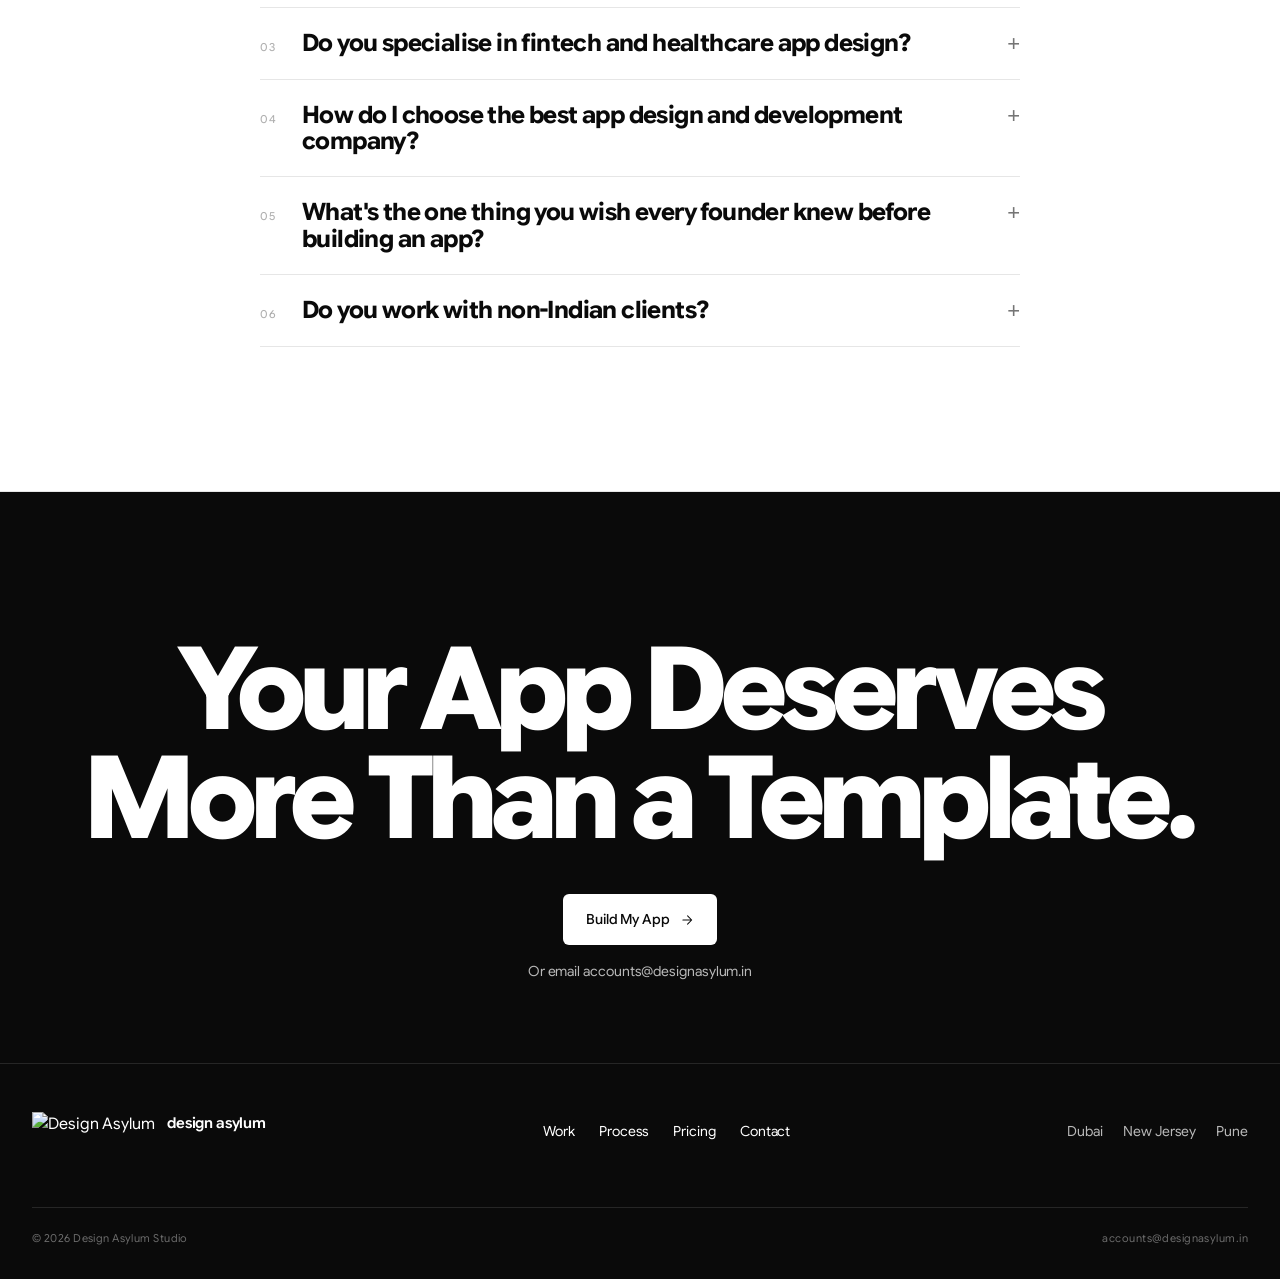
==== commit b1b34027: "Fix banner carousel desync on interrupted transitions + dot a11y Browser-tested the hero banner caro" ====
--- a/index.html
+++ b/index.html
@@ -477,6 +477,14 @@
   transition: width 0.35s ease, background 0.35s ease;
   cursor: pointer;
   flex-shrink: 0;
+  border: 0;
+  padding: 0;
+  appearance: none;
+  -webkit-appearance: none;
+}
+.carousel-dots .dot:focus-visible {
+  outline: 2px solid white;
+  outline-offset: 3px;
 }
 .carousel-dots .dot.active {
   width: 22px;
@@ -2378,11 +2386,11 @@
             <img class="banner-img" id="banner-2" src="assets/images/prepmonkey-banner.png" alt="PrepMonkey app" width="315" height="664" loading="lazy">
             <img class="banner-img" id="banner-3" src="assets/images/sunrooof-banner.png" alt="Sunrooof app" width="315" height="664" loading="lazy">
           </div>
-          <div class="carousel-dots" id="carousel-dots">
-            <span class="dot active" data-idx="0"></span>
-            <span class="dot" data-idx="1"></span>
-            <span class="dot" data-idx="2"></span>
-            <span class="dot" data-idx="3"></span>
+          <div class="carousel-dots" id="carousel-dots" role="tablist" aria-label="App showcase slides">
+            <button type="button" class="dot active" data-idx="0" role="tab" aria-label="Show slide 1" aria-current="true"></button>
+            <button type="button" class="dot" data-idx="1" role="tab" aria-label="Show slide 2"></button>
+            <button type="button" class="dot" data-idx="2" role="tab" aria-label="Show slide 3"></button>
+            <button type="button" class="dot" data-idx="3" role="tab" aria-label="Show slide 4"></button>
           </div>
 
           <!-- Floating review cards — content updated per slide by JS -->
@@ -3819,6 +3827,8 @@
 
     var current = 0;
     var timer;
+    var pendingAnims = [];   /* in-flight wipe animations, so an interrupt can cancel them */
+    var reviewGen = 0;       /* token so a superseded review fade doesn't write stale content */
 
     /* Set initial clip states */
     imgs[0].style.clipPath = 'inset(0 0% 0 0)';      /* slide 0 fully visible */
@@ -3828,9 +3838,11 @@
 
     /* Swap review content on all 3 cards */
     function updateReviews(slideIdx) {
+      var gen = ++reviewGen;
       /* fade out */
       cards.forEach(function (c) { c.style.opacity = '0'; });
       setTimeout(function () {
+        if (gen !== reviewGen) return; /* a newer transition already took over */
         REVIEWS[slideIdx].forEach(function (r, i) {
           var card = cards[i];
           var av   = card.querySelector('.comment__avatar');
@@ -3847,38 +3859,57 @@
       }, 350);
     }
 
-    /* Wipe transition from current → next */
+    /* Wipe transition from current → next.
+       Re-entrancy safe: if a wipe is already running (rapid dot clicks, or a
+       click landing while the auto-carousel is mid-wipe), cancel it and start
+       clean so the dots, reviews and image never drift out of sync. */
     function goTo(next) {
       if (next === current) return;
 
-      imgs[next].style.zIndex   = '3';
-      imgs[current].style.zIndex = '2';
+      /* Cancel any in-flight wipe and normalise every slide's clip state */
+      pendingAnims.forEach(function (a) { try { a.cancel(); } catch (e) {} });
+      pendingAnims = [];
+
+      var from = current;
+      imgs.forEach(function (img, i) {
+        img.style.clipPath = (i === from) ? 'inset(0 0% 0 0)' : 'inset(0 100% 0 0)';
+        img.style.zIndex   = (i === from) ? '2' : '1';
+      });
+      imgs[next].style.zIndex = '3';
 
       /* Entering image: reveal from left */
-      imgs[next].animate(
+      var enterAnim = imgs[next].animate(
         [{ clipPath: 'inset(0 100% 0 0)' }, { clipPath: 'inset(0 0% 0 0)' }],
         { duration: WIPE_MS, easing: EASE, fill: 'forwards' }
       );
 
       /* Exiting image: wipe out from left simultaneously */
-      var exitAnim = imgs[current].animate(
+      var exitAnim = imgs[from].animate(
         [{ clipPath: 'inset(0 0% 0 0)' }, { clipPath: 'inset(0 0 0 100%)' }],
         { duration: WIPE_MS, easing: EASE, fill: 'forwards' }
       );
+      pendingAnims = [enterAnim, exitAnim];
 
       /* Update reviews mid-wipe */
       updateReviews(next);
 
-      /* Update dots */
-      dots[current].classList.remove('active');
+      /* Update dots — clear all first so only one is ever active */
+      dots.forEach(function (d) {
+        d.classList.remove('active');
+        d.removeAttribute('aria-current');
+      });
       dots[next].classList.add('active');
-
-      var leaving = current;
+      dots[next].setAttribute('aria-current', 'true');
+
+      /* Advance the pointer immediately so any interrupting call sees the truth */
+      current = next;
+
       exitAnim.finished.then(function () {
-        imgs[leaving].style.zIndex   = '1';
-        imgs[leaving].style.clipPath = 'inset(0 100% 0 0)'; /* reset for re-entry */
-        current = next;
-      });
+        if (pendingAnims.indexOf(exitAnim) === -1) return; /* superseded */
+        imgs[from].style.zIndex   = '1';
+        imgs[from].style.clipPath = 'inset(0 100% 0 0)'; /* reset for re-entry */
+        pendingAnims = [];
+      }).catch(function () {}); /* cancelled — a newer wipe is running */
     }
 
     /* Auto-advance loop */
